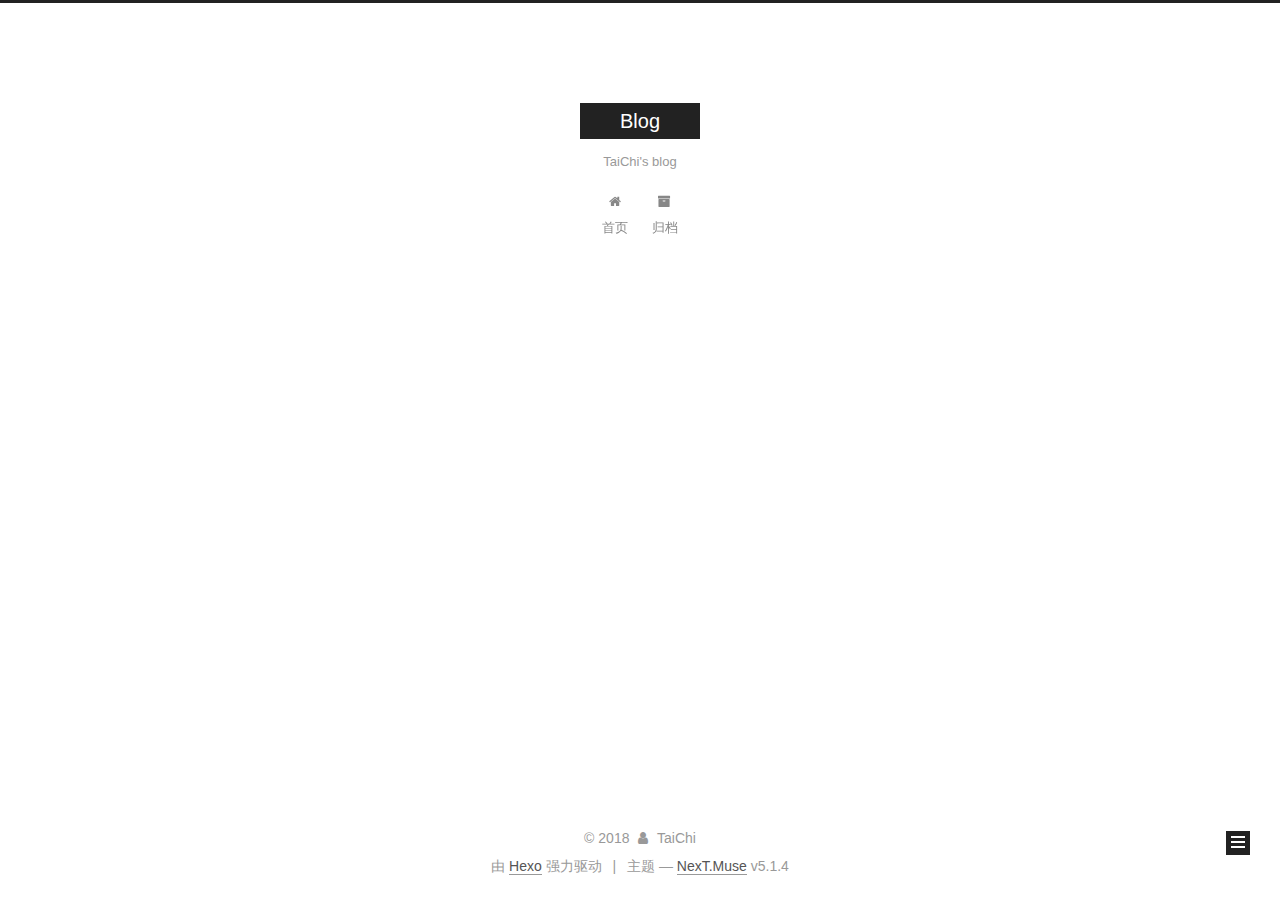
==== archives/index.html @ 83268de4 "blog update" ====
<!DOCTYPE html>



  


<html class="theme-next muse use-motion" lang="zh-Hans">
<head>
  <meta charset="UTF-8"/>
<meta http-equiv="X-UA-Compatible" content="IE=edge" />
<meta name="viewport" content="width=device-width, initial-scale=1, maximum-scale=1"/>
<meta name="theme-color" content="#222">









<meta http-equiv="Cache-Control" content="no-transform" />
<meta http-equiv="Cache-Control" content="no-siteapp" />
















  
  
  <link href="/lib/fancybox/source/jquery.fancybox.css?v=2.1.5" rel="stylesheet" type="text/css" />







<link href="/lib/font-awesome/css/font-awesome.min.css?v=4.6.2" rel="stylesheet" type="text/css" />

<link href="/css/main.css?v=5.1.4" rel="stylesheet" type="text/css" />


  <link rel="apple-touch-icon" sizes="180x180" href="/images/apple-touch-icon-next.png?v=5.1.4">


  <link rel="icon" type="image/png" sizes="32x32" href="/images/favicon-32x32-next.png?v=5.1.4">


  <link rel="icon" type="image/png" sizes="16x16" href="/images/favicon-16x16-next.png?v=5.1.4">


  <link rel="mask-icon" href="/images/logo.svg?v=5.1.4" color="#222">





  <meta name="keywords" content="Hexo, NexT" />










<meta name="description" content="TaiChi&apos;s blog">
<meta property="og:type" content="website">
<meta property="og:title" content="Blog">
<meta property="og:url" content="http://yoursite.com/archives/index.html">
<meta property="og:site_name" content="Blog">
<meta property="og:description" content="TaiChi&apos;s blog">
<meta property="og:locale" content="zh-Hans">
<meta name="twitter:card" content="summary">
<meta name="twitter:title" content="Blog">
<meta name="twitter:description" content="TaiChi&apos;s blog">



<script type="text/javascript" id="hexo.configurations">
  var NexT = window.NexT || {};
  var CONFIG = {
    root: '/',
    scheme: 'Muse',
    version: '5.1.4',
    sidebar: {"position":"left","display":"post","offset":12,"b2t":false,"scrollpercent":false,"onmobile":false},
    fancybox: true,
    tabs: true,
    motion: {"enable":true,"async":false,"transition":{"post_block":"fadeIn","post_header":"slideDownIn","post_body":"slideDownIn","coll_header":"slideLeftIn","sidebar":"slideUpIn"}},
    duoshuo: {
      userId: '0',
      author: '博主'
    },
    algolia: {
      applicationID: '',
      apiKey: '',
      indexName: '',
      hits: {"per_page":10},
      labels: {"input_placeholder":"Search for Posts","hits_empty":"We didn't find any results for the search: ${query}","hits_stats":"${hits} results found in ${time} ms"}
    }
  };
</script>



  <link rel="canonical" href="http://yoursite.com/archives/"/>





  <title>归档 | Blog</title>
  








</head>

<body itemscope itemtype="http://schema.org/WebPage" lang="zh-Hans">

  
  
    
  

  <div class="container sidebar-position-left page-archive">
    <div class="headband"></div>

    <header id="header" class="header" itemscope itemtype="http://schema.org/WPHeader">
      <div class="header-inner"><div class="site-brand-wrapper">
  <div class="site-meta ">
    

    <div class="custom-logo-site-title">
      <a href="/"  class="brand" rel="start">
        <span class="logo-line-before"><i></i></span>
        <span class="site-title">Blog</span>
        <span class="logo-line-after"><i></i></span>
      </a>
    </div>
      
        <p class="site-subtitle">TaiChi's blog</p>
      
  </div>

  <div class="site-nav-toggle">
    <button>
      <span class="btn-bar"></span>
      <span class="btn-bar"></span>
      <span class="btn-bar"></span>
    </button>
  </div>
</div>

<nav class="site-nav">
  

  
    <ul id="menu" class="menu">
      
        
        <li class="menu-item menu-item-home">
          <a href="/" rel="section">
            
              <i class="menu-item-icon fa fa-fw fa-home"></i> <br />
            
            首页
          </a>
        </li>
      
        
        <li class="menu-item menu-item-archives">
          <a href="/archives/" rel="section">
            
              <i class="menu-item-icon fa fa-fw fa-archive"></i> <br />
            
            归档
          </a>
        </li>
      

      
    </ul>
  

  
</nav>



 </div>
    </header>

    <main id="main" class="main">
      <div class="main-inner">
        <div class="content-wrap">
          <div id="content" class="content">
            

  
  
  
  <div class="post-block archive">
    <div id="posts" class="posts-collapse">
      <span class="archive-move-on"></span>

      <span class="archive-page-counter">
        
        
        
          
        
        嗯..! 目前共计 1 篇日志。 继续努力。
      </span>

      

        
        
        

        
          
          <div class="collection-title">
            <h1 class="archive-year" id="archive-year-2018">2018</h1>
          </div>
        
        

        

  <article class="post post-type-normal" itemscope itemtype="http://schema.org/Article">
    <header class="post-header">

      <h2 class="post-title">
        
            <a class="post-title-link" href="/2018/04/20/hello-world/" itemprop="url">
              
                <span itemprop="name">Hello World</span>
              
            </a>
        
      </h2>

      <div class="post-meta">
        <time class="post-time" itemprop="dateCreated"
              datetime="2018-04-20T10:53:10+00:00"
              content="2018-04-20" >
          04-20
        </time>
      </div>

    </header>
  </article>



      

    </div>
  </div>
  
  
  

  



          </div>
          


          

        </div>
        
          
  
  <div class="sidebar-toggle">
    <div class="sidebar-toggle-line-wrap">
      <span class="sidebar-toggle-line sidebar-toggle-line-first"></span>
      <span class="sidebar-toggle-line sidebar-toggle-line-middle"></span>
      <span class="sidebar-toggle-line sidebar-toggle-line-last"></span>
    </div>
  </div>

  <aside id="sidebar" class="sidebar">
    
    <div class="sidebar-inner">

      

      

      <section class="site-overview-wrap sidebar-panel sidebar-panel-active">
        <div class="site-overview">
          <div class="site-author motion-element" itemprop="author" itemscope itemtype="http://schema.org/Person">
            
              <p class="site-author-name" itemprop="name">TaiChi</p>
              <p class="site-description motion-element" itemprop="description">TaiChi's blog</p>
          </div>

          <nav class="site-state motion-element">

            
              <div class="site-state-item site-state-posts">
              
                <a href="/archives/">
              
                  <span class="site-state-item-count">1</span>
                  <span class="site-state-item-name">日志</span>
                </a>
              </div>
            

            

            

          </nav>

          

          

          
          

          
          

          

        </div>
      </section>

      

      

    </div>
  </aside>


        
      </div>
    </main>

    <footer id="footer" class="footer">
      <div class="footer-inner">
        <div class="copyright">&copy; <span itemprop="copyrightYear">2018</span>
  <span class="with-love">
    <i class="fa fa-user"></i>
  </span>
  <span class="author" itemprop="copyrightHolder">TaiChi</span>

  
</div>


  <div class="powered-by">由 <a class="theme-link" target="_blank" href="https://hexo.io">Hexo</a> 强力驱动</div>



  <span class="post-meta-divider">|</span>



  <div class="theme-info">主题 &mdash; <a class="theme-link" target="_blank" href="https://github.com/iissnan/hexo-theme-next">NexT.Muse</a> v5.1.4</div>




        







        
      </div>
    </footer>

    
      <div class="back-to-top">
        <i class="fa fa-arrow-up"></i>
        
      </div>
    

    

  </div>

  

<script type="text/javascript">
  if (Object.prototype.toString.call(window.Promise) !== '[object Function]') {
    window.Promise = null;
  }
</script>









  












  
  
    <script type="text/javascript" src="/lib/jquery/index.js?v=2.1.3"></script>
  

  
  
    <script type="text/javascript" src="/lib/fastclick/lib/fastclick.min.js?v=1.0.6"></script>
  

  
  
    <script type="text/javascript" src="/lib/jquery_lazyload/jquery.lazyload.js?v=1.9.7"></script>
  

  
  
    <script type="text/javascript" src="/lib/velocity/velocity.min.js?v=1.2.1"></script>
  

  
  
    <script type="text/javascript" src="/lib/velocity/velocity.ui.min.js?v=1.2.1"></script>
  

  
  
    <script type="text/javascript" src="/lib/fancybox/source/jquery.fancybox.pack.js?v=2.1.5"></script>
  


  


  <script type="text/javascript" src="/js/src/utils.js?v=5.1.4"></script>

  <script type="text/javascript" src="/js/src/motion.js?v=5.1.4"></script>



  
  

  

  


  <script type="text/javascript" src="/js/src/bootstrap.js?v=5.1.4"></script>



  


  




	





  





  












  





  

  

  

  
  

  

  

  

</body>
</html>
---- css/main.css ----
/* normalize.css v3.0.2 | MIT License | git.io/normalize */
html {
  font-family: sans-serif; /* 1 */
  -ms-text-size-adjust: 100%; /* 2 */
  -webkit-text-size-adjust: 100%; /* 2 */
}
body {
  margin: 0;
}
article,
aside,
details,
figcaption,
figure,
footer,
header,
hgroup,
main,
menu,
nav,
section,
summary {
  display: block;
}
audio,
canvas,
progress,
video {
  display: inline-block; /* 1 */
  vertical-align: baseline; /* 2 */
}
audio:not([controls]) {
  display: none;
  height: 0;
}
[hidden],
template {
  display: none;
}
a {
  background-color: transparent;
}
a:active,
a:hover {
  outline: 0;
}
abbr[title] {
  border-bottom: 1px dotted;
}
b,
strong {
  font-weight: bold;
}
dfn {
  font-style: italic;
}
h1 {
  font-size: 2em;
  margin: 0.67em 0;
}
mark {
  background: #ff0;
  color: #000;
}
small {
  font-size: 80%;
}
sub,
sup {
  font-size: 75%;
  line-height: 0;
  position: relative;
  vertical-align: baseline;
}
sup {
  top: -0.5em;
}
sub {
  bottom: -0.25em;
}
img {
  border: 0;
}
svg:not(:root) {
  overflow: hidden;
}
figure {
  margin: 1em 40px;
}
hr {
  -moz-box-sizing: content-box;
  box-sizing: content-box;
  height: 0;
}
pre {
  overflow: auto;
}
code,
kbd,
pre,
samp {
  font-family: monospace, monospace;
  font-size: 1em;
}
button,
input,
optgroup,
select,
textarea {
  color: inherit; /* 1 */
  font: inherit; /* 2 */
  margin: 0; /* 3 */
}
button {
  overflow: visible;
}
button,
select {
  text-transform: none;
}
button,
html input[type="button"],
input[type="reset"],
input[type="submit"] {
  -webkit-appearance: button; /* 2 */
  cursor: pointer; /* 3 */
}
button[disabled],
html input[disabled] {
  cursor: default;
}
button::-moz-focus-inner,
input::-moz-focus-inner {
  border: 0;
  padding: 0;
}
input {
  line-height: normal;
}
input[type="checkbox"],
input[type="radio"] {
  box-sizing: border-box; /* 1 */
  padding: 0; /* 2 */
}
input[type="number"]::-webkit-inner-spin-button,
input[type="number"]::-webkit-outer-spin-button {
  height: auto;
}
input[type="search"] {
  -webkit-appearance: textfield; /* 1 */
  -moz-box-sizing: content-box;
  -webkit-box-sizing: content-box; /* 2 */
  box-sizing: content-box;
}
input[type="search"]::-webkit-search-cancel-button,
input[type="search"]::-webkit-search-decoration {
  -webkit-appearance: none;
}
fieldset {
  border: 1px solid #c0c0c0;
  margin: 0 2px;
  padding: 0.35em 0.625em 0.75em;
}
legend {
  border: 0; /* 1 */
  padding: 0; /* 2 */
}
textarea {
  overflow: auto;
}
optgroup {
  font-weight: bold;
}
table {
  border-collapse: collapse;
  border-spacing: 0;
}
td,
th {
  padding: 0;
}
::selection {
  background: #262a30;
  color: #fff;
}
body {
  position: relative;
  font-family: 'Lato', "PingFang SC", "Microsoft YaHei", sans-serif;
  font-size: 14px;
  line-height: 2;
  color: #555;
  background: #fff;
}
@media (max-width: 767px) {
  body {
    padding-right: 0 !important;
  }
}
@media (min-width: 768px) and (max-width: 991px) {
  body {
    padding-right: 0 !important;
  }
}
@media (min-width: 1600px) {
  body {
    font-size: 16px;
  }
}
h1,
h2,
h3,
h4,
h5,
h6 {
  margin: 0;
  padding: 0;
  font-weight: bold;
  line-height: 1.5;
  font-family: 'Lato', "PingFang SC", "Microsoft YaHei", sans-serif;
}
h2,
h3,
h4,
h5,
h6 {
  margin: 20px 0 15px;
}
h1 {
  font-size: 22px;
}
@media (max-width: 767px) {
  h1 {
    font-size: 18px;
  }
}
h2 {
  font-size: 20px;
}
@media (max-width: 767px) {
  h2 {
    font-size: 16px;
  }
}
h3 {
  font-size: 18px;
}
@media (max-width: 767px) {
  h3 {
    font-size: 14px;
  }
}
h4 {
  font-size: 16px;
}
@media (max-width: 767px) {
  h4 {
    font-size: 12px;
  }
}
h5 {
  font-size: 14px;
}
@media (max-width: 767px) {
  h5 {
    font-size: 10px;
  }
}
h6 {
  font-size: 12px;
}
@media (max-width: 767px) {
  h6 {
    font-size: 8px;
  }
}
p {
  margin: 0 0 20px 0;
}
a {
  color: #555;
  text-decoration: none;
  outline: none;
  border-bottom: 1px solid #999;
  word-wrap: break-word;
}
a:hover {
  color: #222;
  border-bottom-color: #222;
}
blockquote {
  margin: 0;
  padding: 0;
}
img {
  display: block;
  margin: auto;
  max-width: 100%;
  height: auto;
}
hr {
  margin: 40px 0;
  height: 3px;
  border: none;
  background-color: #ddd;
  background-image: repeating-linear-gradient(-45deg, #fff, #fff 4px, transparent 4px, transparent 8px);
}
blockquote {
  padding: 0 15px;
  color: #666;
  border-left: 4px solid #ddd;
}
blockquote cite::before {
  content: "-";
  padding: 0 5px;
}
dt {
  font-weight: 700;
}
dd {
  margin: 0;
  padding: 0;
}
kbd {
  border: 1px solid #ccc;
  border-radius: 0.2em;
  box-shadow: 0.1em 0.1em 0.2em rgba(0,0,0,0.1);
  background-color: #f9f9f9;
  font-family: inherit;
  background-image: -webkit-linear-gradient(top, #eee, #fff, #eee);
  padding: 0.1em 0.3em;
  white-space: nowrap;
}
.text-left {
  text-align: left;
}
.text-center {
  text-align: center;
}
.text-right {
  text-align: right;
}
.text-justify {
  text-align: justify;
}
.text-nowrap {
  white-space: nowrap;
}
.text-lowercase {
  text-transform: lowercase;
}
.text-uppercase {
  text-transform: uppercase;
}
.text-capitalize {
  text-transform: capitalize;
}
.center-block {
  display: block;
  margin-left: auto;
  margin-right: auto;
}
.clearfix:before,
.clearfix:after {
  content: " ";
  display: table;
}
.clearfix:after {
  clear: both;
}
.pullquote {
  width: 45%;
}
.pullquote.left {
  float: left;
  margin-left: 5px;
  margin-right: 10px;
}
.pullquote.right {
  float: right;
  margin-left: 10px;
  margin-right: 5px;
}
.affix.affix.affix {
  position: fixed;
}
.translation {
  margin-top: -20px;
  font-size: 14px;
  color: #999;
}
.scrollbar-measure {
  width: 100px;
  height: 100px;
  overflow: scroll;
  position: absolute;
  top: -9999px;
}
.use-motion .motion-element {
  opacity: 0;
}
table {
  margin: 20px 0;
  width: 100%;
  border-collapse: collapse;
  border-spacing: 0;
  border: 1px solid #ddd;
  font-size: 14px;
  table-layout: fixed;
  word-wrap: break-all;
}
table>tbody>tr:nth-of-type(odd) {
  background-color: #f9f9f9;
}
table>tbody>tr:hover {
  background-color: #f5f5f5;
}
caption,
th,
td {
  padding: 8px;
  text-align: left;
  vertical-align: middle;
  font-weight: normal;
}
th,
td {
  border-bottom: 3px solid #ddd;
  border-right: 1px solid #eee;
}
th {
  padding-bottom: 10px;
  font-weight: 700;
}
td {
  border-bottom-width: 1px;
}
html,
body {
  height: 100%;
}
.container {
  position: relative;
  min-height: 100%;
}
.header-inner {
  margin: 0 auto;
  padding: 100px 0 70px;
  width: 700px;
}
@media (min-width: 1600px) {
  .container .header-inner {
    width: 900px;
  }
}
.main {
  padding-bottom: 150px;
}
.main-inner {
  margin: 0 auto;
  width: 700px;
}
@media (min-width: 1600px) {
  .container .main-inner {
    width: 900px;
  }
}
.footer {
  position: absolute;
  left: 0;
  bottom: 0;
  width: 100%;
  min-height: 50px;
}
.footer-inner {
  box-sizing: border-box;
  margin: 20px auto;
  width: 700px;
}
@media (min-width: 1600px) {
  .container .footer-inner {
    width: 900px;
  }
}
pre,
.highlight {
  overflow: auto;
  margin: 20px 0;
  padding: 0;
  font-size: 13px;
  color: #4d4d4c;
  background: #f7f7f7;
  line-height: 1.6;
}
pre,
code {
  font-family: consolas, Menlo, "PingFang SC", "Microsoft YaHei", monospace;
}
code {
  padding: 2px 4px;
  word-wrap: break-word;
  color: #555;
  background: #eee;
  border-radius: 3px;
  font-size: 13px;
}
pre {
  padding: 10px;
}
pre code {
  padding: 0;
  color: #4d4d4c;
  background: none;
  text-shadow: none;
}
.highlight {
  border-radius: 1px;
}
.highlight pre {
  border: none;
  margin: 0;
  padding: 10px 0;
}
.highlight table {
  margin: 0;
  width: auto;
  border: none;
}
.highlight td {
  border: none;
  padding: 0;
}
.highlight figcaption {
  font-size: 1em;
  color: #4d4d4c;
  line-height: 1em;
  margin-bottom: 1em;
}
.highlight figcaption:before,
.highlight figcaption:after {
  content: " ";
  display: table;
}
.highlight figcaption:after {
  clear: both;
}
.highlight figcaption a {
  float: right;
  color: #4d4d4c;
}
.highlight figcaption a:hover {
  border-bottom-color: #4d4d4c;
}
.highlight .gutter pre {
  padding-left: 10px;
  padding-right: 10px;
  color: #869194;
  text-align: right;
  background-color: #eff2f3;
}
.highlight .code pre {
  width: 100%;
  padding-left: 10px;
  padding-right: 10px;
  background-color: #f7f7f7;
}
.highlight .line {
  height: 20px;
}
.gutter {
  -webkit-user-select: none;
  -moz-user-select: none;
  -ms-user-select: none;
  user-select: none;
}
.gist table {
  width: auto;
}
.gist table td {
  border: none;
}
pre .deletion {
  background: #fdd;
}
pre .addition {
  background: #dfd;
}
pre .meta {
  color: #8959a8;
}
pre .comment {
  color: #8e908c;
}
pre .variable,
pre .attribute,
pre .tag,
pre .regexp,
pre .ruby .constant,
pre .xml .tag .title,
pre .xml .pi,
pre .xml .doctype,
pre .html .doctype,
pre .css .id,
pre .css .class,
pre .css .pseudo {
  color: #c82829;
}
pre .number,
pre .preprocessor,
pre .built_in,
pre .literal,
pre .params,
pre .constant,
pre .command {
  color: #f5871f;
}
pre .ruby .class .title,
pre .css .rules .attribute,
pre .string,
pre .value,
pre .inheritance,
pre .header,
pre .ruby .symbol,
pre .xml .cdata,
pre .special,
pre .number,
pre .formula {
  color: #718c00;
}
pre .title,
pre .css .hexcolor {
  color: #3e999f;
}
pre .function,
pre .python .decorator,
pre .python .title,
pre .ruby .function .title,
pre .ruby .title .keyword,
pre .perl .sub,
pre .javascript .title,
pre .coffeescript .title {
  color: #4271ae;
}
pre .keyword,
pre .javascript .function {
  color: #8959a8;
}
.full-image.full-image.full-image.full-image {
  border: none;
  max-width: 100%;
  width: auto;
  margin: 20px auto 25px;
}
@media (min-width: 992px) {
  .full-image.full-image.full-image.full-image {
    max-width: none;
    width: 110%;
    margin: 25px -5%;
  }
}
.blockquote-center,
.page-home .post-type-quote blockquote,
.page-post-detail .post-type-quote blockquote {
  position: relative;
  margin: 40px 0;
  padding: 0;
  border-left: none;
  text-align: center;
}
.blockquote-center::before,
.page-home .post-type-quote blockquote::before,
.page-post-detail .post-type-quote blockquote::before,
.blockquote-center::after,
.page-home .post-type-quote blockquote::after,
.page-post-detail .post-type-quote blockquote::after {
  position: absolute;
  content: ' ';
  display: block;
  width: 100%;
  height: 24px;
  opacity: 0.2;
  background-repeat: no-repeat;
  background-position: 0 -6px;
  background-size: 22px 22px;
}
.blockquote-center::before,
.page-home .post-type-quote blockquote::before,
.page-post-detail .post-type-quote blockquote::before {
  top: -20px;
  background-image: url("../images/quote-l.svg");
  border-top: 1px solid #ccc;
}
.blockquote-center::after,
.page-home .post-type-quote blockquote::after,
.page-post-detail .post-type-quote blockquote::after {
  bottom: -20px;
  background-image: url("../images/quote-r.svg");
  border-bottom: 1px solid #ccc;
  background-position: 100% 8px;
}
.blockquote-center p,
.page-home .post-type-quote blockquote p,
.page-post-detail .post-type-quote blockquote p,
.blockquote-center div,
.page-home .post-type-quote blockquote div,
.page-post-detail .post-type-quote blockquote div {
  text-align: center;
}
.post .post-body .group-picture img {
  box-sizing: border-box;
  padding: 0 3px;
  border: none;
}
.post .group-picture-row {
  overflow: hidden;
  margin-top: 6px;
}
.post .group-picture-row:first-child {
  margin-top: 0;
}
.post .group-picture-column {
  float: left;
}
.page-post-detail .post-body .group-picture-column {
  float: none;
  margin-top: 10px;
  width: auto !important;
}
.page-post-detail .post-body .group-picture-column img {
  margin: 0 auto;
}
.page-archive .group-picture-container {
  overflow: hidden;
}
.page-archive .group-picture-row {
  float: left;
}
.page-archive .group-picture-row:first-child {
  margin-top: 6px;
}
.page-archive .group-picture-column {
  max-width: 150px;
  max-height: 150px;
}
.post-body .note {
  position: relative;
  padding: 15px;
  margin-bottom: 20px;
  border: 1px solid #eee;
  border-left-width: 5px;
  border-radius: 3px;
}
.post-body .note h2,
.post-body .note h3,
.post-body .note h4,
.post-body .note h5,
.post-body .note h6 {
  margin-top: 0;
  margin-bottom: 0;
  border-bottom: initial;
  padding-top: 0 !important;
}
.post-body .note p:first-child,
.post-body .note ul:first-child,
.post-body .note ol:first-child,
.post-body .note table:first-child,
.post-body .note pre:first-child,
.post-body .note blockquote:first-child {
  margin-top: 0;
}
.post-body .note p:last-child,
.post-body .note ul:last-child,
.post-body .note ol:last-child,
.post-body .note table:last-child,
.post-body .note pre:last-child,
.post-body .note blockquote:last-child {
  margin-bottom: 0;
}
.post-body .note.default {
  border-left-color: #777;
}
.post-body .note.default h2,
.post-body .note.default h3,
.post-body .note.default h4,
.post-body .note.default h5,
.post-body .note.default h6 {
  color: #777;
}
.post-body .note.primary {
  border-left-color: #6f42c1;
}
.post-body .note.primary h2,
.post-body .note.primary h3,
.post-body .note.primary h4,
.post-body .note.primary h5,
.post-body .note.primary h6 {
  color: #6f42c1;
}
.post-body .note.info {
  border-left-color: #428bca;
}
.post-body .note.info h2,
.post-body .note.info h3,
.post-body .note.info h4,
.post-body .note.info h5,
.post-body .note.info h6 {
  color: #428bca;
}
.post-body .note.success {
  border-left-color: #5cb85c;
}
.post-body .note.success h2,
.post-body .note.success h3,
.post-body .note.success h4,
.post-body .note.success h5,
.post-body .note.success h6 {
  color: #5cb85c;
}
.post-body .note.warning {
  border-left-color: #f0ad4e;
}
.post-body .note.warning h2,
.post-body .note.warning h3,
.post-body .note.warning h4,
.post-body .note.warning h5,
.post-body .note.warning h6 {
  color: #f0ad4e;
}
.post-body .note.danger {
  border-left-color: #d9534f;
}
.post-body .note.danger h2,
.post-body .note.danger h3,
.post-body .note.danger h4,
.post-body .note.danger h5,
.post-body .note.danger h6 {
  color: #d9534f;
}
.post-body .label {
  display: inline;
  padding: 0 2px;
  white-space: nowrap;
}
.post-body .label.default {
  background-color: #f0f0f0;
}
.post-body .label.primary {
  background-color: #efe6f7;
}
.post-body .label.info {
  background-color: #e5f2f8;
}
.post-body .label.success {
  background-color: #e7f4e9;
}
.post-body .label.warning {
  background-color: #fcf6e1;
}
.post-body .label.danger {
  background-color: #fae8eb;
}
.post-body .tabs {
  position: relative;
  display: block;
  margin-bottom: 20px;
  padding-top: 10px;
}
.post-body .tabs ul.nav-tabs {
  margin: 0;
  padding: 0;
  display: flex;
  margin-bottom: -1px;
}
@media (max-width: 413px) {
  .post-body .tabs ul.nav-tabs {
    display: block;
    margin-bottom: 5px;
  }
}
.post-body .tabs ul.nav-tabs li.tab {
  list-style-type: none !important;
  margin: 0 0.25em 0 0;
  border-top: 3px solid transparent;
  border-left: 1px solid transparent;
  border-right: 1px solid transparent;
}
@media (max-width: 413px) {
  .post-body .tabs ul.nav-tabs li.tab {
    margin: initial;
    border-top: 1px solid transparent;
    border-left: 3px solid transparent;
    border-right: 1px solid transparent;
    border-bottom: 1px solid transparent;
  }
}
.post-body .tabs ul.nav-tabs li.tab a {
  outline: 0;
  border-bottom: initial;
  display: block;
  line-height: 1.8em;
  padding: 0.25em 0.75em;
  transition-duration: 0.2s;
  transition-timing-function: ease-out;
  transition-delay: 0s;
}
.post-body .tabs ul.nav-tabs li.tab a i {
  width: 1.285714285714286em;
}
.post-body .tabs ul.nav-tabs li.tab.active {
  border-top: 3px solid #fc6423;
  border-left: 1px solid #ddd;
  border-right: 1px solid #ddd;
  background-color: #fff;
}
@media (max-width: 413px) {
  .post-body .tabs ul.nav-tabs li.tab.active {
    border-top: 1px solid #ddd;
    border-left: 3px solid #fc6423;
    border-right: 1px solid #ddd;
    border-bottom: 1px solid #ddd;
  }
}
.post-body .tabs ul.nav-tabs li.tab.active a {
  cursor: default;
  color: #555;
}
.post-body .tabs .tab-content {
  background-color: #fff;
}
.post-body .tabs .tab-content .tab-pane {
  border: 1px solid #ddd;
  padding: 20px 20px 0 20px;
}
.post-body .tabs .tab-content .tab-pane:not(.active) {
  display: none !important;
}
.post-body .tabs .tab-content .tab-pane.active {
  display: block !important;
}
.btn {
  display: inline-block;
  padding: 0 20px;
  font-size: 14px;
  color: #fff;
  background: #222;
  border: 2px solid #222;
  text-decoration: none;
  border-radius: 0;
  transition-property: background-color;
  transition-duration: 0.2s;
  transition-timing-function: ease-in-out;
  transition-delay: 0s;
  line-height: 2;
}
.btn:hover {
  border-color: #222;
  color: #222;
  background: #fff;
}
.btn +.btn {
  margin: 0 0 8px 8px;
}
.btn .fa-fw {
  width: 1.285714285714286em;
  text-align: left;
}
.btn-bar {
  display: block;
  width: 22px;
  height: 2px;
  background: #555;
  border-radius: 1px;
}
.btn-bar+.btn-bar {
  margin-top: 4px;
}
.pagination {
  margin: 120px 0 40px;
  text-align: center;
  border-top: 1px solid #eee;
}
.page-number-basic,
.pagination .prev,
.pagination .next,
.pagination .page-number,
.pagination .space {
  display: inline-block;
  position: relative;
  top: -1px;
  margin: 0 10px;
  padding: 0 11px;
}
@media (max-width: 767px) {
  .page-number-basic,
  .pagination .prev,
  .pagination .next,
  .pagination .page-number,
  .pagination .space {
    margin: 0 5px;
  }
}
.pagination .prev,
.pagination .next,
.pagination .page-number {
  border-bottom: 0;
  border-top: 1px solid #eee;
  transition-property: border-color;
  transition-duration: 0.2s;
  transition-timing-function: ease-in-out;
  transition-delay: 0s;
}
.pagination .prev:hover,
.pagination .next:hover,
.pagination .page-number:hover {
  border-top-color: #222;
}
.pagination .space {
  padding: 0;
  margin: 0;
}
.pagination .prev {
  margin-left: 0;
}
.pagination .next {
  margin-right: 0;
}
.pagination .page-number.current {
  color: #fff;
  background: #ccc;
  border-top-color: #ccc;
}
@media (max-width: 767px) {
  .pagination {
    border-top: none;
  }
  .pagination .prev,
  .pagination .next,
  .pagination .page-number {
    margin-bottom: 10px;
    border-top: 0;
    border-bottom: 1px solid #eee;
    padding: 0 10px;
  }
  .pagination .prev:hover,
  .pagination .next:hover,
  .pagination .page-number:hover {
    border-bottom-color: #222;
  }
}
.comments {
  margin: 60px 20px 0;
}
.tag-cloud {
  text-align: center;
}
.tag-cloud a {
  display: inline-block;
  margin: 10px;
}
.back-to-top {
  box-sizing: border-box;
  position: fixed;
  bottom: -100px;
  right: 30px;
  z-index: 1050;
  padding: 0 6px;
  width: 24px;
  background: #222;
  font-size: 12px;
  opacity: 1;
  color: #fff;
  cursor: pointer;
  text-align: center;
  -webkit-transform: translateZ(0);
  transition-property: bottom;
  transition-duration: 0.2s;
  transition-timing-function: ease-in-out;
  transition-delay: 0s;
}
@media (min-width: 768px) and (max-width: 991px) {
  .back-to-top {
    display: none !important;
  }
}
@media (max-width: 767px) {
  .back-to-top {
    display: none !important;
  }
}
.back-to-top.back-to-top-on {
  bottom: 19px;
}
.header {
  background: transparent;
}
.header-inner {
  position: relative;
}
.headband {
  height: 3px;
  background: #222;
}
.site-meta {
  margin: 0;
  text-align: center;
}
@media (max-width: 767px) {
  .site-meta {
    text-align: center;
  }
}
.brand {
  position: relative;
  display: inline-block;
  padding: 0 40px;
  color: #fff;
  background: #222;
  border-bottom: none;
}
.brand:hover {
  color: #fff;
}
.logo {
  display: inline-block;
  margin-right: 5px;
  line-height: 36px;
  vertical-align: top;
}
.site-title {
  display: inline-block;
  vertical-align: top;
  line-height: 36px;
  font-size: 20px;
  font-weight: normal;
  font-family: 'Lato', "PingFang SC", "Microsoft YaHei", sans-serif;
}
.site-subtitle {
  margin-top: 10px;
  font-size: 13px;
  color: #999;
}
.use-motion .brand {
  opacity: 0;
}
.use-motion .logo,
.use-motion .site-title,
.use-motion .site-subtitle {
  opacity: 0;
  position: relative;
  top: -10px;
}
.site-nav-toggle {
  display: none;
  position: absolute;
  top: 10px;
  left: 10px;
}
@media (max-width: 767px) {
  .site-nav-toggle {
    display: block;
  }
}
.site-nav-toggle button {
  margin-top: 2px;
  padding: 9px 10px;
  background: transparent;
  border: none;
}
@media (max-width: 767px) {
  .site-nav {
    display: none;
    margin: 0 -10px;
    padding: 0 10px;
    clear: both;
    border-top: 1px solid #ddd;
  }
}
@media (min-width: 768px) and (max-width: 991px) {
  .site-nav {
    display: block !important;
  }
}
@media (min-width: 992px) {
  .site-nav {
    display: block !important;
  }
}
.menu {
  margin-top: 20px;
  padding-left: 0;
  text-align: center;
}
.menu .menu-item {
  display: inline-block;
  margin: 0 10px;
  list-style: none;
}
@media screen and (max-width: 767px) {
  .menu .menu-item {
    margin-top: 10px;
  }
}
.menu .menu-item a {
  display: block;
  font-size: 13px;
  line-height: inherit;
  border-bottom: 1px solid transparent;
  transition-property: border-color;
  transition-duration: 0.2s;
  transition-timing-function: ease-in-out;
  transition-delay: 0s;
}
.menu .menu-item a:hover {
  border-bottom-color: #222;
}
.menu .menu-item .fa {
  margin-right: 5px;
}
.use-motion .menu-item {
  opacity: 0;
}
.post-body {
  font-family: 'Lato', "PingFang SC", "Microsoft YaHei", sans-serif;
}
@media (max-width: 767px) {
  .post-body {
    word-break: break-word;
  }
}
.post-body .fancybox img {
  display: block !important;
  margin: 0 auto;
  cursor: pointer;
  cursor: zoom-in;
  cursor: -webkit-zoom-in;
}
.post-body .image-caption,
.post-body .figure .caption {
  margin: -20px auto 15px;
  text-align: center;
  font-size: 14px;
  color: #999;
  font-weight: bold;
  line-height: 1;
}
.post-sticky-flag {
  display: inline-block;
  font-size: 16px;
  -ms-transform: rotate(30deg);
  -webkit-transform: rotate(30deg);
  -moz-transform: rotate(30deg);
  -ms-transform: rotate(30deg);
  -o-transform: rotate(30deg);
  transform: rotate(30deg);
}
.use-motion .post-block,
.use-motion .pagination,
.use-motion .comments {
  opacity: 0;
}
.use-motion .post-header {
  opacity: 0;
}
.use-motion .post-body {
  opacity: 0;
}
.use-motion .collection-title {
  opacity: 0;
}
.posts-expand {
  padding-top: 40px;
}
@media (max-width: 767px) {
  .posts-expand {
    margin: 0 20px;
  }
  .post-body pre .gutter pre {
    padding-right: 10px;
  }
  .post-body .highlight {
    margin-left: 0px;
    margin-right: 0px;
    padding: 0;
  }
  .post-body .highlight .gutter pre {
    padding-right: 10px;
  }
}
@media (min-width: 992px) {
  .posts-expand .post-body {
    text-align: justify;
  }
}
.posts-expand .post-body h2,
.posts-expand .post-body h3,
.posts-expand .post-body h4,
.posts-expand .post-body h5,
.posts-expand .post-body h6 {
  padding-top: 10px;
}
.posts-expand .post-body h2 .header-anchor,
.posts-expand .post-body h3 .header-anchor,
.posts-expand .post-body h4 .header-anchor,
.posts-expand .post-body h5 .header-anchor,
.posts-expand .post-body h6 .header-anchor {
  float: right;
  margin-left: 10px;
  color: #ccc;
  border-bottom-style: none;
  visibility: hidden;
}
.posts-expand .post-body h2 .header-anchor:hover,
.posts-expand .post-body h3 .header-anchor:hover,
.posts-expand .post-body h4 .header-anchor:hover,
.posts-expand .post-body h5 .header-anchor:hover,
.posts-expand .post-body h6 .header-anchor:hover {
  color: inherit;
}
.posts-expand .post-body h2:hover .header-anchor,
.posts-expand .post-body h3:hover .header-anchor,
.posts-expand .post-body h4:hover .header-anchor,
.posts-expand .post-body h5:hover .header-anchor,
.posts-expand .post-body h6:hover .header-anchor {
  visibility: visible;
}
.posts-expand .post-body ul li {
  list-style: circle;
}
.posts-expand .post-body img {
  box-sizing: border-box;
  margin: auto;
  padding: 3px;
  border: 1px solid #ddd;
}
.posts-expand .post-body .fancybox img {
  margin: 0 auto 25px;
}
@media (max-width: 767px) {
  .posts-collapse {
    margin: 0 20px;
  }
  .posts-collapse .post-title,
  .posts-collapse .post-meta {
    display: block;
    width: auto;
    text-align: left;
  }
}
.posts-collapse {
  position: relative;
  z-index: 1010;
  margin-left: 55px;
}
.posts-collapse::after {
  content: " ";
  position: absolute;
  top: 20px;
  left: 0;
  margin-left: -2px;
  width: 4px;
  height: 100%;
  background: #f5f5f5;
  z-index: -1;
}
@media (max-width: 767px) {
  .posts-collapse {
    margin: 0 20px;
  }
}
.posts-collapse .collection-title {
  position: relative;
  margin: 60px 0;
}
.posts-collapse .collection-title h1,
.posts-collapse .collection-title h2 {
  margin-left: 20px;
}
.posts-collapse .collection-title small {
  color: #bbb;
  margin-left: 5px;
}
.posts-collapse .collection-title::before {
  content: " ";
  position: absolute;
  left: 0;
  top: 50%;
  margin-left: -4px;
  margin-top: -4px;
  width: 8px;
  height: 8px;
  background: #bbb;
  border-radius: 50%;
}
.posts-collapse .post {
  margin: 30px 0;
}
.posts-collapse .post-header {
  position: relative;
  transition-duration: 0.2s;
  transition-timing-function: ease-in-out;
  transition-delay: 0s;
  transition-property: border;
  border-bottom: 1px dashed #ccc;
}
.posts-collapse .post-header::before {
  content: " ";
  position: absolute;
  left: 0;
  top: 12px;
  width: 6px;
  height: 6px;
  margin-left: -4px;
  background: #bbb;
  border-radius: 50%;
  border: 1px solid #fff;
  transition-duration: 0.2s;
  transition-timing-function: ease-in-out;
  transition-delay: 0s;
  transition-property: background;
}
.posts-collapse .post-header:hover {
  border-bottom-color: #666;
}
.posts-collapse .post-header:hover::before {
  background: #222;
}
.posts-collapse .post-meta {
  position: absolute;
  font-size: 12px;
  left: 20px;
  top: 5px;
}
.posts-collapse .post-comments-count {
  display: none;
}
.posts-collapse .post-title {
  margin-left: 60px;
  font-size: 16px;
  font-weight: normal;
  line-height: inherit;
}
.posts-collapse .post-title::after {
  margin-left: 3px;
  opacity: 0.6;
}
.posts-collapse .post-title a {
  color: #666;
  border-bottom: none;
}
.page-home .post-type-quote .post-header,
.page-post-detail .post-type-quote .post-header,
.page-home .post-type-quote .post-tags,
.page-post-detail .post-type-quote .post-tags {
  display: none;
}
.posts-expand .post-title {
  text-align: center;
  word-break: break-word;
  font-weight: 400;
}
.posts-expand .post-title-link {
  display: inline-block;
  position: relative;
  color: #555;
  border-bottom: none;
  line-height: 1.2;
  vertical-align: top;
}
.posts-expand .post-title-link::before {
  content: "";
  position: absolute;
  width: 100%;
  height: 2px;
  bottom: 0;
  left: 0;
  background-color: #000;
  visibility: hidden;
  -webkit-transform: scaleX(0);
  -moz-transform: scaleX(0);
  -ms-transform: scaleX(0);
  -o-transform: scaleX(0);
  transform: scaleX(0);
  transition-duration: 0.2s;
  transition-timing-function: ease-in-out;
  transition-delay: 0s;
}
.posts-expand .post-title-link:hover::before {
  visibility: visible;
  -webkit-transform: scaleX(1);
  -moz-transform: scaleX(1);
  -ms-transform: scaleX(1);
  -o-transform: scaleX(1);
  transform: scaleX(1);
}
.posts-expand .post-title-link .fa {
  font-size: 16px;
}
.posts-expand .post-meta {
  margin: 3px 0 60px 0;
  color: #999;
  font-family: 'Lato', "PingFang SC", "Microsoft YaHei", sans-serif;
  font-size: 12px;
  text-align: center;
}
.posts-expand .post-meta .post-category-list {
  display: inline-block;
  margin: 0;
  padding: 3px;
}
.posts-expand .post-meta .post-category-list-link {
  color: #999;
}
.posts-expand .post-meta .post-description {
  font-size: 14px;
  margin-top: 2px;
}
.post-meta-divider {
  margin: 0 0.5em;
}
.post-meta-item-icon {
  margin-right: 3px;
}
@media (min-width: 768px) and (max-width: 991px) {
  .post-meta-item-icon {
    display: inline-block;
  }
}
@media (max-width: 767px) {
  .post-meta-item-icon {
    display: inline-block;
  }
}
@media (min-width: 768px) and (max-width: 991px) {
  .post-meta-item-text {
    display: none;
  }
}
@media (max-width: 767px) {
  .post-meta-item-text {
    display: none;
  }
}
@media (max-width: 767px) {
  .posts-expand .post-comments-count {
    display: none;
  }
}
.post-button {
  margin-top: 40px;
}
.posts-expand .post-tags {
  margin-top: 40px;
  text-align: center;
}
.posts-expand .post-tags a {
  display: inline-block;
  margin-right: 10px;
  font-size: 13px;
}
.post-nav {
  display: table;
  margin-top: 15px;
  width: 100%;
  border-top: 1px solid #eee;
}
.post-nav-divider {
  display: table-cell;
  width: 10%;
}
.post-nav-item {
  display: table-cell;
  padding: 10px 0 0 0;
  width: 45%;
  vertical-align: top;
}
.post-nav-item a {
  position: relative;
  display: block;
  line-height: 25px;
  font-size: 14px;
  color: #555;
  border-bottom: none;
}
.post-nav-item a:hover {
  color: #222;
  border-bottom: none;
}
.post-nav-item a:active {
  top: 2px;
}
.post-nav-item .fa {
  position: absolute;
  top: 8px;
  left: 0;
  font-size: 12px;
}
.post-nav-next a {
  padding-left: 15px;
}
.post-nav-prev {
  text-align: right;
}
.post-nav-prev a {
  padding-right: 15px;
}
.post-nav-prev .fa {
  right: 0;
  left: auto;
}
.posts-expand .post-eof {
  display: block;
  margin: 80px auto 60px;
  width: 8%;
  height: 1px;
  background: #ccc;
  text-align: center;
}
.post:last-child .post-eof.post-eof.post-eof {
  display: none;
}
.post-gallery {
  display: table;
  table-layout: fixed;
  width: 100%;
  border-collapse: separate;
}
.post-gallery-row {
  display: table-row;
}
.post-gallery .post-gallery-img {
  display: table-cell;
  text-align: center;
  vertical-align: middle;
  border: none;
}
.post-gallery .post-gallery-img img {
  max-width: 100%;
  max-height: 100%;
  border: none;
}
.fancybox-close,
.fancybox-close:hover {
  border: none;
}
.rtl.post-body p,
.rtl.post-body a,
.rtl.post-body h1,
.rtl.post-body h2,
.rtl.post-body h3,
.rtl.post-body h4,
.rtl.post-body h5,
.rtl.post-body h6,
.rtl.post-body li,
.rtl.post-body ul,
.rtl.post-body ol {
  direction: rtl;
  font-family: UKIJ Ekran;
}
.rtl.post-title {
  font-family: UKIJ Ekran;
}
.sidebar {
  position: fixed;
  right: 0;
  top: 0;
  bottom: 0;
  width: 0;
  z-index: 1040;
  box-shadow: inset 0 2px 6px #000;
  background: #222;
  -webkit-transform: translateZ(0);
}
.sidebar a {
  color: #999;
  border-bottom-color: #555;
}
.sidebar a:hover {
  color: #eee;
}
@media (min-width: 768px) and (max-width: 991px) {
  .sidebar {
    display: none !important;
  }
}
@media (max-width: 767px) {
  .sidebar {
    display: none !important;
  }
}
.sidebar-inner {
  position: relative;
  padding: 20px 10px;
  color: #999;
  text-align: center;
}
.site-overview-wrap {
  overflow: hidden;
}
.site-overview {
  overflow-y: auto;
  overflow-x: hidden;
}
.sidebar-toggle {
  position: fixed;
  right: 30px;
  bottom: 45px;
  width: 14px;
  height: 14px;
  padding: 5px;
  background: #222;
  line-height: 0;
  z-index: 1050;
  cursor: pointer;
  -webkit-transform: translateZ(0);
}
@media (min-width: 768px) and (max-width: 991px) {
  .sidebar-toggle {
    display: none !important;
  }
}
@media (max-width: 767px) {
  .sidebar-toggle {
    display: none !important;
  }
}
.sidebar-toggle-line {
  position: relative;
  display: inline-block;
  vertical-align: top;
  height: 2px;
  width: 100%;
  background: #fff;
  margin-top: 3px;
}
.sidebar-toggle-line:first-child {
  margin-top: 0;
}
.site-author-image {
  display: block;
  margin: 0 auto;
  padding: 2px;
  max-width: 96px;
  height: auto;
  border: 2px solid #333;
}
.site-author-name {
  margin: 5px 0 0;
  text-align: center;
  color: #f5f5f5;
  font-weight: normal;
}
.site-description {
  margin-top: 5px;
  text-align: center;
  font-size: 14px;
  color: #999;
}
.site-state {
  overflow: hidden;
  line-height: 1.4;
  white-space: nowrap;
  text-align: center;
}
.site-state-item {
  display: inline-block;
  padding: 0 15px;
  border-left: 1px solid #333;
}
.site-state-item:first-child {
  border-left: none;
}
.site-state-item a {
  border-bottom: none;
}
.site-state-item-count {
  display: block;
  text-align: center;
  color: inherit;
  font-weight: 600;
  font-size: 18px;
}
.site-state-item-name {
  font-size: 13px;
  color: inherit;
}
.feed-link {
  margin-top: 20px;
}
.feed-link a {
  display: inline-block;
  padding: 0 15px;
  color: #fc6423;
  border: 1px solid #fc6423;
  border-radius: 4px;
}
.feed-link a i {
  color: #fc6423;
  font-size: 14px;
}
.feed-link a:hover {
  color: #fff;
  background: #fc6423;
}
.feed-link a:hover i {
  color: #fff;
}
.links-of-author {
  margin-top: 20px;
}
.links-of-author a {
  display: inline-block;
  vertical-align: middle;
  margin-right: 10px;
  margin-bottom: 10px;
  border-bottom-color: #555;
  font-size: 13px;
}
.links-of-author a:before {
  display: inline-block;
  vertical-align: middle;
  margin-right: 3px;
  content: " ";
  width: 4px;
  height: 4px;
  border-radius: 50%;
  background: #949aff;
}
.links-of-blogroll {
  font-size: 13px;
}
.links-of-blogroll-title {
  margin-top: 20px;
  font-size: 14px;
  font-weight: 600;
}
.links-of-blogroll-list {
  margin: 0;
  padding: 0;
  list-style: none;
}
.links-of-blogroll-item {
  padding: 2px 10px;
}
.links-of-blogroll-item a {
  max-width: 280px;
  box-sizing: border-box;
  display: inline-block;
  overflow: hidden;
  white-space: nowrap;
  text-overflow: ellipsis;
}
.sidebar-nav {
  margin: 0 0 20px;
  padding-left: 0;
}
.sidebar-nav li {
  display: inline-block;
  cursor: pointer;
  border-bottom: 1px solid transparent;
  font-size: 14px;
  color: #555;
}
.sidebar-nav li:hover {
  color: #f5f5f5;
}
.page-post-detail .sidebar-nav-toc {
  padding: 0 5px;
}
.page-post-detail .sidebar-nav-overview {
  margin-left: 10px;
}
.sidebar-nav .sidebar-nav-active {
  color: #87daff;
  border-bottom-color: #87daff;
}
.sidebar-nav .sidebar-nav-active:hover {
  color: #87daff;
}
.sidebar-panel {
  display: none;
}
.sidebar-panel-active {
  display: block;
}
.post-toc-empty {
  font-size: 14px;
  color: #666;
}
.post-toc-wrap {
  overflow: hidden;
}
.post-toc {
  overflow: auto;
}
.post-toc ol {
  margin: 0;
  padding: 0 2px 5px 10px;
  text-align: left;
  list-style: none;
  font-size: 14px;
}
.post-toc ol > ol {
  padding-left: 0;
}
.post-toc ol a {
  transition-duration: 0.2s;
  transition-timing-function: ease-in-out;
  transition-delay: 0s;
  transition-property: all;
  color: #999;
  border-bottom-color: #555;
}
.post-toc ol a:hover {
  color: #ccc;
  border-bottom-color: #ccc;
}
.post-toc .nav-item {
  overflow: hidden;
  text-overflow: ellipsis;
  text-align: justify;
  white-space: nowrap;
  line-height: 1.8;
}
.post-toc .nav .nav-child {
  display: none;
}
.post-toc .nav .active > .nav-child {
  display: block;
}
.post-toc .nav .active-current > .nav-child {
  display: block;
}
.post-toc .nav .active-current > .nav-child > .nav-item {
  display: block;
}
.post-toc .nav .active > a {
  color: #87daff;
  border-bottom-color: #87daff;
}
.post-toc .nav .active-current > a {
  color: #87daff;
}
.post-toc .nav .active-current > a:hover {
  color: #87daff;
}
.footer {
  font-size: 14px;
  color: #999;
}
.footer img {
  border: none;
}
.footer-inner {
  text-align: center;
}
.with-love {
  display: inline-block;
  margin: 0 5px;
}
.powered-by,
.theme-info {
  display: inline-block;
}
.cc-license {
  margin-top: 10px;
  text-align: center;
}
.cc-license .cc-opacity {
  opacity: 0.7;
  border-bottom: none;
}
.cc-license .cc-opacity:hover {
  opacity: 0.9;
}
.cc-license img {
  display: inline-block;
}
.theme-next #ds-thread #ds-reset {
  color: #555;
}
.theme-next #ds-thread #ds-reset .ds-replybox {
  margin-bottom: 30px;
}
.theme-next #ds-thread #ds-reset .ds-replybox .ds-avatar,
.theme-next #ds-reset .ds-avatar img {
  box-shadow: none;
}
.theme-next #ds-thread #ds-reset .ds-textarea-wrapper {
  border-color: #c7d4e1;
  background: none;
  border-top-right-radius: 3px;
  border-top-left-radius: 3px;
}
.theme-next #ds-thread #ds-reset .ds-textarea-wrapper textarea {
  height: 60px;
}
.theme-next #ds-reset .ds-rounded-top {
  border-radius: 0;
}
.theme-next #ds-thread #ds-reset .ds-post-toolbar {
  box-sizing: border-box;
  border: 1px solid #c7d4e1;
  background: #f6f8fa;
}
.theme-next #ds-thread #ds-reset .ds-post-options {
  height: 40px;
  border: none;
  background: none;
}
.theme-next #ds-thread #ds-reset .ds-toolbar-buttons {
  top: 11px;
}
.theme-next #ds-thread #ds-reset .ds-sync {
  top: 5px;
}
.theme-next #ds-thread #ds-reset .ds-post-button {
  top: 4px;
  right: 5px;
  width: 90px;
  height: 30px;
  border: 1px solid #c5ced7;
  border-radius: 3px;
  background-image: linear-gradient(#fbfbfc, #f5f7f9);
  color: #60676d;
}
.theme-next #ds-thread #ds-reset .ds-post-button:hover {
  background-position: 0 -30px;
  color: #60676d;
}
.theme-next #ds-thread #ds-reset .ds-comments-info {
  padding: 10px 0;
}
.theme-next #ds-thread #ds-reset .ds-sort {
  display: none;
}
.theme-next #ds-thread #ds-reset li.ds-tab a.ds-current {
  border: none;
  background: #f6f8fa;
  color: #60676d;
}
.theme-next #ds-thread #ds-reset li.ds-tab a.ds-current:hover {
  background-color: #e9f0f7;
  color: #60676d;
}
.theme-next #ds-thread #ds-reset li.ds-tab a {
  border-radius: 2px;
  padding: 5px;
}
.theme-next #ds-thread #ds-reset .ds-login-buttons p {
  color: #999;
  line-height: 36px;
}
.theme-next #ds-thread #ds-reset .ds-login-buttons .ds-service-list li {
  height: 28px;
}
.theme-next #ds-thread #ds-reset .ds-service-list a {
  background: none;
  padding: 5px;
  border: 1px solid;
  border-radius: 3px;
  text-align: center;
}
.theme-next #ds-thread #ds-reset .ds-service-list a:hover {
  color: #fff;
  background: #666;
}
.theme-next #ds-thread #ds-reset .ds-service-list .ds-weibo {
  color: #fc9b00;
  border-color: #fc9b00;
}
.theme-next #ds-thread #ds-reset .ds-service-list .ds-weibo:hover {
  background: #fc9b00;
}
.theme-next #ds-thread #ds-reset .ds-service-list .ds-qq {
  color: #60a3ec;
  border-color: #60a3ec;
}
.theme-next #ds-thread #ds-reset .ds-service-list .ds-qq:hover {
  background: #60a3ec;
}
.theme-next #ds-thread #ds-reset .ds-service-list .ds-renren {
  color: #2e7ac4;
  border-color: #2e7ac4;
}
.theme-next #ds-thread #ds-reset .ds-service-list .ds-renren:hover {
  background: #2e7ac4;
}
.theme-next #ds-thread #ds-reset .ds-service-list .ds-douban {
  color: #37994c;
  border-color: #37994c;
}
.theme-next #ds-thread #ds-reset .ds-service-list .ds-douban:hover {
  background: #37994c;
}
.theme-next #ds-thread #ds-reset .ds-service-list .ds-kaixin {
  color: #fef20d;
  border-color: #fef20d;
}
.theme-next #ds-thread #ds-reset .ds-service-list .ds-kaixin:hover {
  background: #fef20d;
}
.theme-next #ds-thread #ds-reset .ds-service-list .ds-netease {
  color: #f00;
  border-color: #f00;
}
.theme-next #ds-thread #ds-reset .ds-service-list .ds-netease:hover {
  background: #f00;
}
.theme-next #ds-thread #ds-reset .ds-service-list .ds-sohu {
  color: #ffcb05;
  border-color: #ffcb05;
}
.theme-next #ds-thread #ds-reset .ds-service-list .ds-sohu:hover {
  background: #ffcb05;
}
.theme-next #ds-thread #ds-reset .ds-service-list .ds-baidu {
  color: #2831e0;
  border-color: #2831e0;
}
.theme-next #ds-thread #ds-reset .ds-service-list .ds-baidu:hover {
  background: #2831e0;
}
.theme-next #ds-thread #ds-reset .ds-service-list .ds-google {
  color: #166bec;
  border-color: #166bec;
}
.theme-next #ds-thread #ds-reset .ds-service-list .ds-google:hover {
  background: #166bec;
}
.theme-next #ds-thread #ds-reset .ds-service-list .ds-weixin {
  color: #00ce0d;
  border-color: #00ce0d;
}
.theme-next #ds-thread #ds-reset .ds-service-list .ds-weixin:hover {
  background: #00ce0d;
}
.theme-next #ds-thread #ds-reset .ds-service-list .ds-more-services {
  border: none;
}
.theme-next #ds-thread #ds-reset .ds-service-list .ds-more-services:hover {
  background: none;
}
.theme-next #ds-reset .duoshuo-ua-admin {
  display: inline-block;
  color: #f00;
}
.theme-next #ds-reset .duoshuo-ua-platform,
.theme-next #ds-reset .duoshuo-ua-browser {
  color: #ccc;
}
.theme-next #ds-reset .duoshuo-ua-platform .fa,
.theme-next #ds-reset .duoshuo-ua-browser .fa {
  display: inline-block;
  margin-right: 3px;
}
.theme-next #ds-reset .duoshuo-ua-separator {
  display: inline-block;
  margin-left: 5px;
}
.theme-next .this_ua {
  background-color: #ccc !important;
  border-radius: 4px;
  padding: 0 5px !important;
  margin: 1px 1px !important;
  border: 1px solid #bbb !important;
  color: #fff;
  display: inline-block !important;
}
.theme-next .this_ua.admin {
  background-color: #d9534f !important;
  border-color: #d9534f !important;
}
.theme-next .this_ua.platform.iOS,
.theme-next .this_ua.platform.Mac,
.theme-next .this_ua.platform.Windows {
  background-color: #39b3d7 !important;
  border-color: #46b8da !important;
}
.theme-next .this_ua.platform.Linux {
  background-color: #3a3a3a !important;
  border-color: #1f1f1f !important;
}
.theme-next .this_ua.platform.Android {
  background-color: #00c47d !important;
  border-color: #01b171 !important;
}
.theme-next .this_ua.browser.Mobile,
.theme-next .this_ua.browser.Chrome {
  background-color: #5cb85c !important;
  border-color: #4cae4c !important;
}
.theme-next .this_ua.browser.Firefox {
  background-color: #f0ad4e !important;
  border-color: #eea236 !important;
}
.theme-next .this_ua.browser.Maxthon,
.theme-next .this_ua.browser.IE {
  background-color: #428bca !important;
  border-color: #357ebd !important;
}
.theme-next .this_ua.browser.baidu,
.theme-next .this_ua.browser.UCBrowser,
.theme-next .this_ua.browser.Opera {
  background-color: #d9534f !important;
  border-color: #d43f3a !important;
}
.theme-next .this_ua.browser.Android,
.theme-next .this_ua.browser.QQBrowser {
  background-color: #78ace9 !important;
  border-color: #4cae4c !important;
}
.post-spread {
  margin-top: 20px;
  text-align: center;
}
.jiathis_style {
  display: inline-block;
}
.jiathis_style a {
  border: none;
}
.fa {
  font-family: FontAwesome !important;
}
.post-spread {
  margin-top: 20px;
  text-align: center;
}
.bdshare-slide-button-box a {
  border: none;
}
.bdsharebuttonbox {
  display: inline-block;
}
.bdsharebuttonbox a {
  border: none;
}
.local-search-pop-overlay {
  position: fixed;
  width: 100%;
  height: 100%;
  top: 0;
  left: 0;
  z-index: 2080;
  background-color: rgba(0,0,0,0.3);
}
.local-search-popup {
  display: none;
  position: fixed;
  top: 10%;
  left: 50%;
  margin-left: -350px;
  width: 700px;
  height: 80%;
  padding: 0;
  background: #fff;
  color: #333;
  z-index: 9999;
  border-radius: 5px;
}
@media (max-width: 767px) {
  .local-search-popup {
    padding: 0;
    top: 0;
    left: 0;
    margin: 0;
    width: 100%;
    height: 100%;
    border-radius: 0;
  }
}
.local-search-popup ul.search-result-list {
  padding: 0;
  margin: 0 5px;
}
.local-search-popup p.search-result {
  border-bottom: 1px dashed #ccc;
  padding: 5px 0;
}
.local-search-popup a.search-result-title {
  font-weight: bold;
  font-size: 16px;
}
.local-search-popup .search-keyword {
  border-bottom: 1px dashed #f00;
  font-weight: bold;
  color: #f00;
}
.local-search-popup .local-search-header {
  padding: 5px;
  height: 36px;
  background: #f5f5f5;
  border-top-left-radius: 5px;
  border-top-right-radius: 5px;
}
.local-search-popup #local-search-result {
  overflow: auto;
  position: relative;
  padding: 5px 25px;
  height: calc(100% - 55px);
}
.local-search-popup .local-search-input-wrapper {
  display: inline-block;
  width: calc(100% - 90px);
  height: 36px;
  line-height: 36px;
  padding: 0 5px;
}
.local-search-popup .local-search-input-wrapper input {
  padding: 8px 0;
  height: 20px;
  display: block;
  width: 100%;
  outline: none;
  border: none;
  background: transparent;
  vertical-align: middle;
}
.local-search-popup .search-icon,
.local-search-popup .popup-btn-close {
  display: inline-block;
  font-size: 18px;
  color: #999;
  height: 36px;
  width: 18px;
  padding-left: 10px;
  padding-right: 10px;
}
.local-search-popup .search-icon {
  float: left;
}
.local-search-popup .popup-btn-close {
  border-left: 1px solid #eee;
  float: right;
  cursor: pointer;
}
.local-search-popup #no-result {
  position: absolute;
  left: 50%;
  top: 50%;
  -webkit-transform: translate(-50%, -50%);
  -webkit-transform: translate(-50%, -50%);
  -moz-transform: translate(-50%, -50%);
  -ms-transform: translate(-50%, -50%);
  -o-transform: translate(-50%, -50%);
  transform: translate(-50%, -50%);
  color: #ccc;
}
.site-uv,
.site-pv,
.page-pv {
  display: inline-block;
}
.site-uv .busuanzi-value,
.site-pv .busuanzi-value,
.page-pv .busuanzi-value {
  margin: 0 5px;
}
.site-uv {
  margin-right: 10px;
}
.site-uv::after {
  content: "|";
  padding-left: 10px;
}
.page-archive .archive-page-counter {
  position: relative;
  top: 3px;
  left: 20px;
}
@media (max-width: 767px) {
  .page-archive .archive-page-counter {
    top: 5px;
  }
}
.page-archive .posts-collapse .archive-move-on {
  position: absolute;
  top: 11px;
  left: 0;
  margin-left: -6px;
  width: 10px;
  height: 10px;
  opacity: 0.5;
  background: #555;
  border: 1px solid #fff;
  border-radius: 50%;
}
.category-all-page .category-all-title {
  text-align: center;
}
.category-all-page .category-all {
  margin-top: 20px;
}
.category-all-page .category-list {
  margin: 0;
  padding: 0;
  list-style: none;
}
.category-all-page .category-list-item {
  margin: 5px 10px;
}
.category-all-page .category-list-count {
  color: #bbb;
}
.category-all-page .category-list-count:before {
  display: inline;
  content: " (";
}
.category-all-page .category-list-count:after {
  display: inline;
  content: ") ";
}
.category-all-page .category-list-child {
  padding-left: 10px;
}
#schedule ul#event-list {
  padding-left: 30px;
}
#schedule ul#event-list hr {
  margin: 20px 0 45px 0 !important;
  background: #222;
}
#schedule ul#event-list hr:after {
  display: inline-block;
  content: 'NOW';
  background: #222;
  color: #fff;
  font-weight: bold;
  text-align: right;
  padding: 0 5px;
}
#schedule ul#event-list li.event {
  margin: 20px 0px;
  background: #f9f9f9;
  padding-left: 10px;
  min-height: 40px;
}
#schedule ul#event-list li.event h2.event-summary {
  margin: 0;
  padding-bottom: 3px;
}
#schedule ul#event-list li.event h2.event-summary:before {
  display: inline-block;
  font-family: FontAwesome;
  font-size: 8px;
  content: '\f111';
  vertical-align: middle;
  margin-right: 25px;
  color: #bbb;
}
#schedule ul#event-list li.event span.event-relative-time {
  display: inline-block;
  font-size: 12px;
  font-weight: 400;
  padding-left: 12px;
  color: #bbb;
}
#schedule ul#event-list li.event span.event-details {
  display: block;
  color: #bbb;
  margin-left: 56px;
  padding-top: 3px;
  padding-bottom: 6px;
  text-indent: -24px;
  line-height: 18px;
}
#schedule ul#event-list li.event span.event-details:before {
  text-indent: 0;
  display: inline-block;
  width: 14px;
  font-family: FontAwesome;
  text-align: center;
  margin-right: 9px;
  color: #bbb;
}
#schedule ul#event-list li.event span.event-details.event-location:before {
  content: '\f041';
}
#schedule ul#event-list li.event span.event-details.event-duration:before {
  content: '\f017';
}
#schedule ul#event-list li.event-past {
  background: #fcfcfc;
}
#schedule ul#event-list li.event-past > * {
  opacity: 0.6;
}
#schedule ul#event-list li.event-past h2.event-summary {
  color: #bbb;
}
#schedule ul#event-list li.event-past h2.event-summary:before {
  color: #dfdfdf;
}
#schedule ul#event-list li.event-now {
  background: #222;
  color: #fff;
  padding: 15px 0 15px 10px;
}
#schedule ul#event-list li.event-now h2.event-summary:before {
  -webkit-transform: scale(1.2);
  -moz-transform: scale(1.2);
  -ms-transform: scale(1.2);
  -o-transform: scale(1.2);
  transform: scale(1.2);
  color: #fff;
  animation: dot-flash 1s alternate infinite ease-in-out;
}
#schedule ul#event-list li.event-now * {
  color: #fff !important;
}
@-moz-keyframes dot-flash {
  from {
    opacity: 1;
    -webkit-transform: scale(1.1);
    -moz-transform: scale(1.1);
    -ms-transform: scale(1.1);
    -o-transform: scale(1.1);
    transform: scale(1.1);
  }
  to {
    opacity: 0;
    -webkit-transform: scale(1);
    -moz-transform: scale(1);
    -ms-transform: scale(1);
    -o-transform: scale(1);
    transform: scale(1);
  }
}
@-webkit-keyframes dot-flash {
  from {
    opacity: 1;
    -webkit-transform: scale(1.1);
    -moz-transform: scale(1.1);
    -ms-transform: scale(1.1);
    -o-transform: scale(1.1);
    transform: scale(1.1);
  }
  to {
    opacity: 0;
    -webkit-transform: scale(1);
    -moz-transform: scale(1);
    -ms-transform: scale(1);
    -o-transform: scale(1);
    transform: scale(1);
  }
}
@-o-keyframes dot-flash {
  from {
    opacity: 1;
    -webkit-transform: scale(1.1);
    -moz-transform: scale(1.1);
    -ms-transform: scale(1.1);
    -o-transform: scale(1.1);
    transform: scale(1.1);
  }
  to {
    opacity: 0;
    -webkit-transform: scale(1);
    -moz-transform: scale(1);
    -ms-transform: scale(1);
    -o-transform: scale(1);
    transform: scale(1);
  }
}
@keyframes dot-flash {
  from {
    opacity: 1;
    -webkit-transform: scale(1.1);
    -moz-transform: scale(1.1);
    -ms-transform: scale(1.1);
    -o-transform: scale(1.1);
    transform: scale(1.1);
  }
  to {
    opacity: 0;
    -webkit-transform: scale(1);
    -moz-transform: scale(1);
    -ms-transform: scale(1);
    -o-transform: scale(1);
    transform: scale(1);
  }
}
.page-post-detail .sidebar-toggle-line {
  background: #87daff;
}
.page-post-detail .comments {
  overflow: hidden;
}
@media (max-width: 767px) {
  .header-inner,
  .container .main-inner,
  .footer-inner {
    width: auto;
  }
}
embed {
  display: block;
  margin: 0px auto 25px auto;
}
.custom-logo .site-meta-headline {
  text-align: center;
}
.custom-logo .brand {
  background: none;
}
.custom-logo .site-title {
  margin: 10px auto 0;
  font-size: 24px;
  color: #222;
}
.custom-logo .site-title a {
  border: none;
}
.custom-logo-image {
  margin: 0 auto;
  padding: 5px;
  max-width: 150px;
  background: #fff;
}
@media (max-width: 767px) {
  .site-nav {
    position: absolute;
    left: 0;
    top: 52px;
    margin: 0;
    width: 100%;
    padding: 0;
    background: #fff;
    border-bottom: 1px solid #ddd;
    z-index: 1030;
  }
}
@media (max-width: 767px) {
  .menu {
    text-align: left;
  }
}
@media (max-width: 767px) {
  .menu .menu-item {
    display: block;
    margin: 0 10px;
    vertical-align: top;
  }
}
@media (max-width: 767px) {
  .menu .menu-item br {
    display: none;
  }
}
@media (max-width: 767px) {
  .menu .menu-item a {
    padding: 5px 10px;
  }
}
.menu .menu-item .fa {
  margin-right: 0;
}
.site-search form {
  display: none;
}
.links-of-blogroll-inline .links-of-blogroll-item {
  display: inline-block;
}
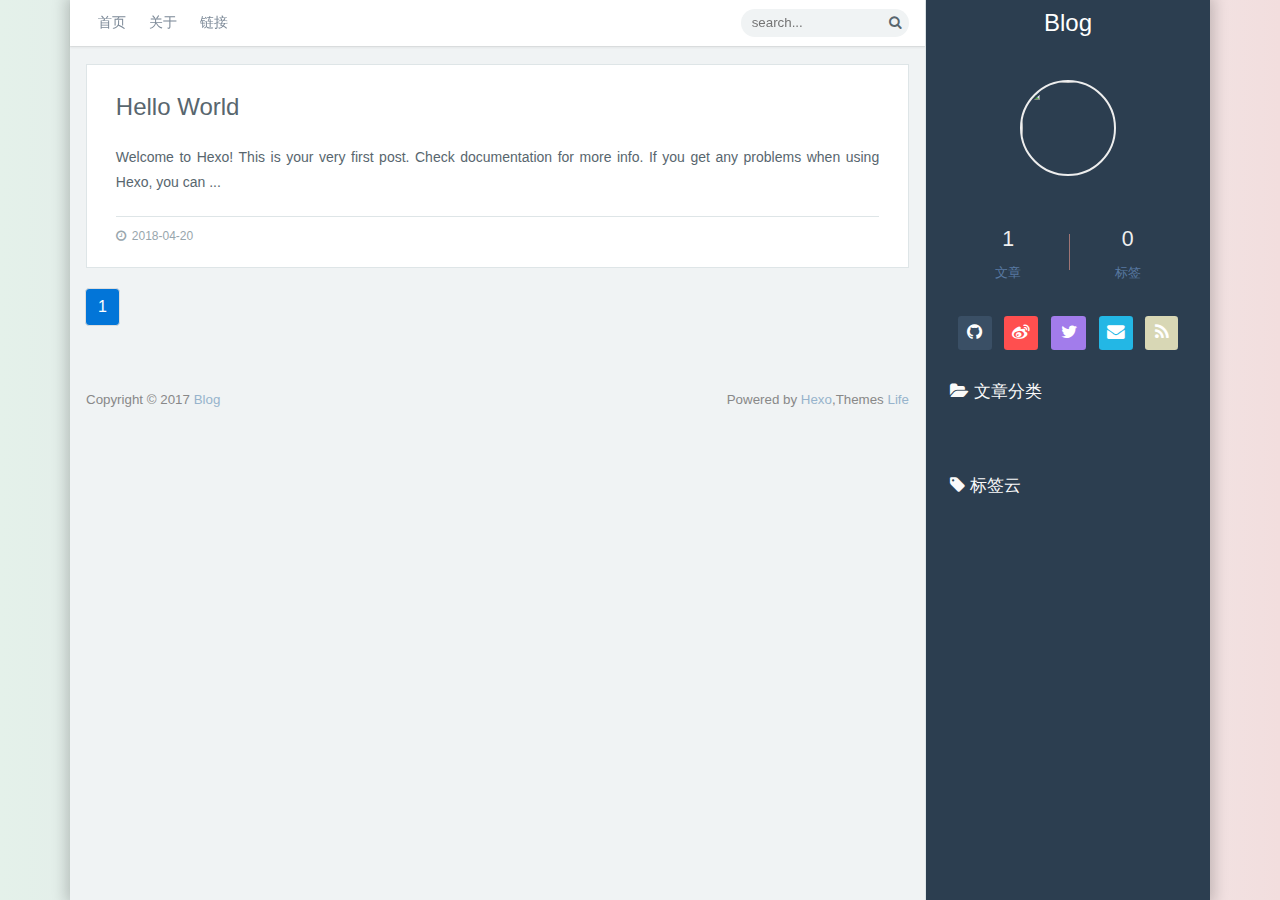
==== commit 18ea364e: "blog update" ====
--- a/archives/index.html
+++ b/archives/index.html
@@ -1,554 +1,236 @@
-<!DOCTYPE html>
-
-
-
-  
-
-
-<html class="theme-next muse use-motion" lang="zh-Hans">
+
+
+
+
+  
+
+
+
+
+
+
+
+
+
+
+
+
+<!doctype html>
+<html lang="zh-Hans">
 <head>
-  <meta charset="UTF-8"/>
-<meta http-equiv="X-UA-Compatible" content="IE=edge" />
-<meta name="viewport" content="width=device-width, initial-scale=1, maximum-scale=1"/>
-<meta name="theme-color" content="#222">
-
-
-
-
-
-
-
-
-
-<meta http-equiv="Cache-Control" content="no-transform" />
-<meta http-equiv="Cache-Control" content="no-siteapp" />
-
-
-
-
-
-
-
-
-
-
-
-
-
-
-
-
-  
-  
-  <link href="/lib/fancybox/source/jquery.fancybox.css?v=2.1.5" rel="stylesheet" type="text/css" />
-
-
-
-
-
-
-
-<link href="/lib/font-awesome/css/font-awesome.min.css?v=4.6.2" rel="stylesheet" type="text/css" />
-
-<link href="/css/main.css?v=5.1.4" rel="stylesheet" type="text/css" />
-
-
-  <link rel="apple-touch-icon" sizes="180x180" href="/images/apple-touch-icon-next.png?v=5.1.4">
-
-
-  <link rel="icon" type="image/png" sizes="32x32" href="/images/favicon-32x32-next.png?v=5.1.4">
-
-
-  <link rel="icon" type="image/png" sizes="16x16" href="/images/favicon-16x16-next.png?v=5.1.4">
-
-
-  <link rel="mask-icon" href="/images/logo.svg?v=5.1.4" color="#222">
-
-
-
-
-
-  <meta name="keywords" content="Hexo, NexT" />
-
-
-
-
-
-
-
-
-
-
-<meta name="description" content="TaiChi&apos;s blog">
-<meta property="og:type" content="website">
-<meta property="og:title" content="Blog">
-<meta property="og:url" content="http://yoursite.com/archives/index.html">
-<meta property="og:site_name" content="Blog">
-<meta property="og:description" content="TaiChi&apos;s blog">
-<meta property="og:locale" content="zh-Hans">
-<meta name="twitter:card" content="summary">
-<meta name="twitter:title" content="Blog">
-<meta name="twitter:description" content="TaiChi&apos;s blog">
-
-
-
-<script type="text/javascript" id="hexo.configurations">
-  var NexT = window.NexT || {};
-  var CONFIG = {
-    root: '/',
-    scheme: 'Muse',
-    version: '5.1.4',
-    sidebar: {"position":"left","display":"post","offset":12,"b2t":false,"scrollpercent":false,"onmobile":false},
-    fancybox: true,
-    tabs: true,
-    motion: {"enable":true,"async":false,"transition":{"post_block":"fadeIn","post_header":"slideDownIn","post_body":"slideDownIn","coll_header":"slideLeftIn","sidebar":"slideUpIn"}},
-    duoshuo: {
-      userId: '0',
-      author: '博主'
-    },
-    algolia: {
-      applicationID: '',
-      apiKey: '',
-      indexName: '',
-      hits: {"per_page":10},
-      labels: {"input_placeholder":"Search for Posts","hits_empty":"We didn't find any results for the search: ${query}","hits_stats":"${hits} results found in ${time} ms"}
-    }
-  };
+  <meta charset="UTF-8">
+  <meta http-equiv="X-UA-Compatible" content="IE=edge, chrome=1">
+  <meta name="renderer" content="webkit">
+  <meta name="viewport" content="width=device-width, initial-scale=1, maximum-scale=1, shrink-to-fit=no", user-scalable=no">
+  <title>ArchivesBlog</title>
+  <link rel="shortcut icon" href="">
+  
+    
+    
+      <link rel="stylesheet" href="/css/bootstrap.min.css">
+    
+      <link rel="stylesheet" href="/css/font-awesome.min.css">
+    
+      <link rel="stylesheet" href="/css/atom-one-dark.css">
+    
+      <link rel="stylesheet" href="/css/jquery.fancybox.css">
+    
+      <link rel="stylesheet" href="/css/nprogress.min.css">
+    
+      <link rel="stylesheet" href="/css/valine.css">
+    
+      <link rel="stylesheet" href="/css/life.css">
+    
+  
+
+  
+
+  <!-- jQuery first, then Tether, then Bootstrap JS. -->
+  
+  
+  
+    <script src="/js/jquery-2.2.4.min.js"></script>
+  
+    <script src="https://cdn1.lncld.net/static/js/3.1.0/av-min.js"></script>
+  
+    <script src="/js/jquery.pjax.js"></script>
+  
+    <script src="/js/nprogress.min.js"></script>
+  
+    <script src="/js/tether.min.js"></script>
+  
+    <script src="/js/bootstrap.min.js"></script>
+  
+    <script src="/js/highlight.min.js"></script>
+  
+    <script src="/js/highlightjs-line-numbers.min.js"></script>
+  
+    <script src="/js/jquery.fancybox.js"></script>
+  
+    <script src="/js/jquery.qrcode.min.js"></script>
+  
+    <script src="/js/Valine.min.js"></script>
+  
+  
+</head>
+<body>
+<script>AV.init({appId:'',appKey:''});</script>
+<script type="text/javascript">
+      var config = {
+            ClasS: 'Counter',
+            el:'.views',
+            elP: '.views-post'
+      }
 </script>
-
-
-
-  <link rel="canonical" href="http://yoursite.com/archives/"/>
-
-
-
-
-
-  <title>归档 | Blog</title>
-  
-
-
-
-
-
-
-
-
-</head>
-
-<body itemscope itemtype="http://schema.org/WebPage" lang="zh-Hans">
-
-  
-  
-    
-  
-
-  <div class="container sidebar-position-left page-archive">
-    <div class="headband"></div>
-
-    <header id="header" class="header" itemscope itemtype="http://schema.org/WPHeader">
-      <div class="header-inner"><div class="site-brand-wrapper">
-  <div class="site-meta ">
-    
-
-    <div class="custom-logo-site-title">
-      <a href="/"  class="brand" rel="start">
-        <span class="logo-line-before"><i></i></span>
-        <span class="site-title">Blog</span>
-        <span class="logo-line-after"><i></i></span>
-      </a>
+<div class="container">
+    <div class="row blog-box-shadow">
+        <!--博客主栏开始-->
+        <div class="col-xl-9 col-lg-12 blog-main" id="pjax-box">
+            <header class="blog-header">
+                <a href="http://yoursite.com" class="blog-header-mobile-title">Blog</a>
+                <a href="javascript:;" class="blog-header-navbar-btn"><i class="fa fa-bars"></i></a>
+                <nav class="blog-header-navbar blog-header-fixed">
+                    <ul class="blog-navbar-links">
+                        
+                          <li class="blog-nav-item"><a href="/" class="transition">首页</a></li>
+                        
+                          <li class="blog-nav-item"><a href="/about/" class="transition">关于</a></li>
+                        
+                          <li class="blog-nav-item"><a href="/links/" class="transition">链接</a></li>
+                        
+                        <div class="blog-navbar-right">
+                            <form action="">
+                                <div class="input-group">
+                                    <input type="text" class="blog-header-search" placeholder="search...">
+                                    <buttn type="submit" class="blog-header-search-btn"><i class="fa fa-search"></i></buttn>
+                                </div>
+                            </form>
+                        </div>
+                    </ul>
+                </nav>
+            </header>
+                
+<div class="blog-main-post">
+	<div class="index-post-br"></div>
+  
+
+
+
+<article class="blog-post-block">
+    
+
+    <div class="blog-post-block-padding">
+        <a href="/2018/04/20/hello-world/">Hello World</a>
+        <section>
+            
+                
+                Welcome to Hexo! This is your very first post. Check documentation for more info. If you get any problems when using Hexo, you can
+                ...
+            
+        </section>
+        <footer>
+        
+            <time datetime="2018-04-20T10:53:10.125Z"><i class="fa fa-clock-o"></i>2018-04-20</time>
+        
+        
+        
+        
+        
+        </footer>
     </div>
-      
-        <p class="site-subtitle">TaiChi's blog</p>
-      
-  </div>
-
-  <div class="site-nav-toggle">
-    <button>
-      <span class="btn-bar"></span>
-      <span class="btn-bar"></span>
-      <span class="btn-bar"></span>
-    </button>
-  </div>
+</article>
+
+
+
+  
+    <nav id="pagination" class="blog-pagination">
+            <span class="page-number current">1</span>
+    </nav>
+
+ </div>
+
+                
+            <footer class="blog-footer">
+                <p class="blog-footer-left">Copyright © 2017 <a href="http://yoursite.com">Blog</a></p>
+                <p class="blog-footer-right">Powered by <a href="https://hexo.io" target="_blank">Hexo</a>,Themes <a href="https://weic.me/themes-life/" target="_blank">Life</a></p>
+            </footer>
+        </div><!--博客主栏结束-->
+        <!--博客侧边栏开始-->
+        <div class="col-xl-3 blog-sidebar">
+            <div class="blog-sidebar-title">
+                <a href="">Blog</a>
+            </div>
+            <div class="blog-sidebar-logo">
+                <img src="http://dl.weic96.cn/logo.png">
+            </div>
+            <div class="blog-sidebar-count blog-sidebar-padding">
+                <div class="blog-sidebar-count-left">
+                    <p class="blog-sidebar-count-p">1</p>
+                    <span class="blog-sidebar-count-span">文章</span>
+                </div>
+                <div class="blog-sidebar-count-right">
+                    <p class="blog-sidebar-count-p">0</p>
+                    <span class="blog-sidebar-count-span">标签</span>
+                </div>
+                <div style="clear: both;"></div>
+            </div>
+            <div class="blog-sidebar-icon blog-sidebar-padding">
+                <ul>
+                    <li><a href="" class="icon-github" target="_blank" data-toggle="tooltip" data-placement="top" title="Github"><i class="fa fa-github"></i></a></li>
+                    <li><a href="" class="icon-weibo" target="_blank" data-toggle="tooltip" data-placement="top" title="新浪微博"><i class="fa fa-weibo"></i></a></li>
+                    <li><a href="" class="icon-twitter" target="_blank" data-toggle="tooltip" data-placement="top" title="Twitter"><i class="fa fa-twitter"></i></a></li>
+                    <!--<li><a href="" class="icon-facebook" target="_blank" data-toggle="tooltip" data-placement="top" title="FaceBook"><i class="fa fa-facebook"></i></a></li>-->
+                    <li><a href="mailto:" class="icon-email" data-toggle="tooltip" data-placement="top" title="E-Mail"><i class="fa fa-envelope"></i></a></li>
+                    <li><a href="" class="icon-rss" data-toggle="tooltip" target="_blank" data-placement="top" title="RSS"><i class="fa fa-rss"></i></a></li>
+                </ul>
+            </div>
+            <div class="blog-sidebar-categories">
+                <h4 class="blog-sidebar-h4"><i class="fa fa-folder-open"></i>&nbsp;文章分类</h4>
+                <ul class="list-group blog-sidebar-padding">
+                  
+                </ul>
+            </div>
+            <div class="blog-sidebar-tags">
+                <h4 class="blog-sidebar-h4"><i class="fa fa-tag"></i>&nbsp;标签云</h4>
+                <ul class="blog-sidebar-tags-ul blog-sidebar-padding">
+                  
+                </ul>
+            </div>
+            <script>
+              // 博客侧栏标签云随机色
+              var tag_cloud = $('.tag-could');
+              tag_cloud.each(function () {
+                  var Cnum = 9;
+                  var Crand = parseInt(Math.random() * Cnum);
+                  $(this).addClass("tag-could" + Crand);
+              })
+            </script>
+            <!--返回顶部按钮-->
+            <div class="retop">
+                <i class="fa fa-angle-up"></i>
+            </div>
+        </div><!--博客侧边栏结束-->
+    </div>
 </div>
-
-<nav class="site-nav">
-  
-
-  
-    <ul id="menu" class="menu">
-      
-        
-        <li class="menu-item menu-item-home">
-          <a href="/" rel="section">
-            
-              <i class="menu-item-icon fa fa-fw fa-home"></i> <br />
-            
-            首页
-          </a>
-        </li>
-      
-        
-        <li class="menu-item menu-item-archives">
-          <a href="/archives/" rel="section">
-            
-              <i class="menu-item-icon fa fa-fw fa-archive"></i> <br />
-            
-            归档
-          </a>
-        </li>
-      
-
-      
-    </ul>
-  
-
-  
-</nav>
-
-
-
- </div>
-    </header>
-
-    <main id="main" class="main">
-      <div class="main-inner">
-        <div class="content-wrap">
-          <div id="content" class="content">
-            
-
-  
-  
-  
-  <div class="post-block archive">
-    <div id="posts" class="posts-collapse">
-      <span class="archive-move-on"></span>
-
-      <span class="archive-page-counter">
-        
-        
-        
-          
-        
-        嗯..! 目前共计 1 篇日志。 继续努力。
-      </span>
-
-      
-
-        
-        
-        
-
-        
-          
-          <div class="collection-title">
-            <h1 class="archive-year" id="archive-year-2018">2018</h1>
-          </div>
-        
-        
-
-        
-
-  <article class="post post-type-normal" itemscope itemtype="http://schema.org/Article">
-    <header class="post-header">
-
-      <h2 class="post-title">
-        
-            <a class="post-title-link" href="/2018/04/20/hello-world/" itemprop="url">
-              
-                <span itemprop="name">Hello World</span>
-              
-            </a>
-        
-      </h2>
-
-      <div class="post-meta">
-        <time class="post-time" itemprop="dateCreated"
-              datetime="2018-04-20T10:53:10+00:00"
-              content="2018-04-20" >
-          04-20
-        </time>
-      </div>
-
-    </header>
-  </article>
-
-
-
-      
-
-    </div>
-  </div>
-  
-  
-  
-
-  
-
-
-
-          </div>
-          
-
-
-          
-
-        </div>
-        
-          
-  
-  <div class="sidebar-toggle">
-    <div class="sidebar-toggle-line-wrap">
-      <span class="sidebar-toggle-line sidebar-toggle-line-first"></span>
-      <span class="sidebar-toggle-line sidebar-toggle-line-middle"></span>
-      <span class="sidebar-toggle-line sidebar-toggle-line-last"></span>
-    </div>
-  </div>
-
-  <aside id="sidebar" class="sidebar">
-    
-    <div class="sidebar-inner">
-
-      
-
-      
-
-      <section class="site-overview-wrap sidebar-panel sidebar-panel-active">
-        <div class="site-overview">
-          <div class="site-author motion-element" itemprop="author" itemscope itemtype="http://schema.org/Person">
-            
-              <p class="site-author-name" itemprop="name">TaiChi</p>
-              <p class="site-description motion-element" itemprop="description">TaiChi's blog</p>
-          </div>
-
-          <nav class="site-state motion-element">
-
-            
-              <div class="site-state-item site-state-posts">
-              
-                <a href="/archives/">
-              
-                  <span class="site-state-item-count">1</span>
-                  <span class="site-state-item-name">日志</span>
-                </a>
-              </div>
-            
-
-            
-
-            
-
-          </nav>
-
-          
-
-          
-
-          
-          
-
-          
-          
-
-          
-
-        </div>
-      </section>
-
-      
-
-      
-
-    </div>
-  </aside>
-
-
-        
-      </div>
-    </main>
-
-    <footer id="footer" class="footer">
-      <div class="footer-inner">
-        <div class="copyright">&copy; <span itemprop="copyrightYear">2018</span>
-  <span class="with-love">
-    <i class="fa fa-user"></i>
-  </span>
-  <span class="author" itemprop="copyrightHolder">TaiChi</span>
-
-  
-</div>
-
-
-  <div class="powered-by">由 <a class="theme-link" target="_blank" href="https://hexo.io">Hexo</a> 强力驱动</div>
-
-
-
-  <span class="post-meta-divider">|</span>
-
-
-
-  <div class="theme-info">主题 &mdash; <a class="theme-link" target="_blank" href="https://github.com/iissnan/hexo-theme-next">NexT.Muse</a> v5.1.4</div>
-
-
-
-
-        
-
-
-
-
-
-
-
-        
-      </div>
-    </footer>
-
-    
-      <div class="back-to-top">
-        <i class="fa fa-arrow-up"></i>
-        
-      </div>
-    
-
-    
-
-  </div>
-
-  
-
+<script src="/js/LeanStatistics.min.js"></script>
+<script src="/js/Life.js"></script>
 <script type="text/javascript">
-  if (Object.prototype.toString.call(window.Promise) !== '[object Function]') {
-    window.Promise = null;
-  }
+    hljs.initHighlightingOnLoad();
+    hljs.initLineNumbersOnLoad();
+    otherF();
+    LeanStatistics();
+    $(document).pjax('a', '#pjax-box', {fragment:'#pjax-box', timeout:8000}).on('pjax:complete', function() {
+      $('pre code').each(function(i, block){
+        hljs.highlightBlock(block);
+      })
+      $('code.hljs').each(function(i, block) {
+        hljs.lineNumbersBlock(block);
+      });
+      LeanStatistics();
+    }).on('pjax:start', function() { NProgress.start(); }).on('pjax:end',   function() {
+      NProgress.done();
+      otherF();
+    });
 </script>
-
-
-
-
-
-
-
-
-
-  
-
-
-
-
-
-
-
-
-
-
-
-
-  
-  
-    <script type="text/javascript" src="/lib/jquery/index.js?v=2.1.3"></script>
-  
-
-  
-  
-    <script type="text/javascript" src="/lib/fastclick/lib/fastclick.min.js?v=1.0.6"></script>
-  
-
-  
-  
-    <script type="text/javascript" src="/lib/jquery_lazyload/jquery.lazyload.js?v=1.9.7"></script>
-  
-
-  
-  
-    <script type="text/javascript" src="/lib/velocity/velocity.min.js?v=1.2.1"></script>
-  
-
-  
-  
-    <script type="text/javascript" src="/lib/velocity/velocity.ui.min.js?v=1.2.1"></script>
-  
-
-  
-  
-    <script type="text/javascript" src="/lib/fancybox/source/jquery.fancybox.pack.js?v=2.1.5"></script>
-  
-
-
-  
-
-
-  <script type="text/javascript" src="/js/src/utils.js?v=5.1.4"></script>
-
-  <script type="text/javascript" src="/js/src/motion.js?v=5.1.4"></script>
-
-
-
-  
-  
-
-  
-
-  
-
-
-  <script type="text/javascript" src="/js/src/bootstrap.js?v=5.1.4"></script>
-
-
-
-  
-
-
-  
-
-
-
-
-	
-
-
-
-
-
-  
-
-
-
-
-
-  
-
-
-
-
-
-
-
-
-
-
-
-
-  
-
-
-
-
-
-  
-
-  
-
-  
-
-  
-  
-
-  
-
-  
-
-  
-
 </body>
 </html>
--- a/css/atom-one-dark.css
+++ b/css/atom-one-dark.css
@@ -0,0 +1,126 @@
+/*
+
+Atom One Dark by Daniel Gamage
+Original One Dark Syntax theme from https://github.com/atom/one-dark-syntax
+
+base:    #282c34
+mono-1:  #abb2bf
+mono-2:  #818896
+mono-3:  #5c6370
+hue-1:   #56b6c2
+hue-2:   #61aeee
+hue-3:   #c678dd
+hue-4:   #98c379
+hue-5:   #e06c75
+hue-5-2: #be5046
+hue-6:   #d19a66
+hue-6-2: #e6c07b
+
+*/
+
+.hljs {
+  display: block;
+  overflow-x: auto;
+  padding: 0.5em;
+  color: #abb2bf;
+  /*background: #282c34;*/
+  background: #3c4657;
+}
+
+.hljs-comment,
+.hljs-quote {
+  color: #5c6370;
+  font-style: italic;
+}
+
+.hljs-doctag,
+.hljs-keyword,
+.hljs-formula {
+  color: #c678dd;
+}
+
+.hljs-section,
+.hljs-name,
+.hljs-selector-tag,
+.hljs-deletion,
+.hljs-subst {
+  color: #e06c75;
+}
+
+.hljs-literal {
+  color: #56b6c2;
+}
+
+.hljs-string,
+.hljs-regexp,
+.hljs-addition,
+.hljs-attribute,
+.hljs-meta-string {
+  color: #98c379;
+}
+
+.hljs-built_in,
+.hljs-class .hljs-title {
+  color: #e6c07b;
+}
+
+.hljs-attr,
+.hljs-variable,
+.hljs-template-variable,
+.hljs-type,
+.hljs-selector-class,
+.hljs-selector-attr,
+.hljs-selector-pseudo,
+.hljs-number {
+  color: #d19a66;
+}
+
+.hljs-symbol,
+.hljs-bullet,
+.hljs-link,
+.hljs-meta,
+.hljs-selector-id,
+.hljs-title {
+  color: #61aeee;
+}
+
+.hljs-emphasis {
+  font-style: italic;
+}
+
+.hljs-strong {
+  font-weight: bold;
+}
+
+.hljs-link {
+  text-decoration: underline;
+}
+/*代码行号*/
+.hljs-line-numbers{
+  background-color: #3a4f65;
+}
+/*.hljs {
+  border: 0;
+  font-size: 12px;
+  display: block;
+  margin: 0;
+  width: 100%;
+}
+.hljs ul {
+  list-style: decimal;
+  margin: 0px 0px 0 40px;
+  padding: 0px;
+  color: #e0d3d3;
+}
+.hljs ul li {
+  list-style: decimal-leading-zero;
+  border-left: 1px solid #3a4f65;
+  padding: .4em;
+  padding-left: .8em;
+  margin: 0;
+  line-height: 16px;
+}
+.hljs ul li:nth-of-type(even) {
+  color: inherit;
+}*/
+/*代码行号*/--- a/css/valine.css
+++ b/css/valine.css
@@ -0,0 +1 @@
+.valine *{box-sizing:border-box;font-size:.8rem;line-height:1.42857143;color:#555;transition:all .3s ease}.valine .vwrap{margin-bottom:15px;overflow:hidden;position:relative}.valine .vwrap .vcontrol{background:#fdfdfd;font-size:0;display:flex;}.valine .vwrap .vcontrol .vident{font-size:14px;width:100%;display:flex;padding:5px 0;vertical-align:middle}.valine .vwrap .vcontrol .vident .vinput{margin-right:8px;background:#fafdff;border:.06em solid #edf4f8;color:#718c98;}.valine .veditor:focus,.valine .vwrap .vcontrol .vident .vinput:focus{border-color:#c3e5ff;outline:0;}.valine .vwrap .vcontrol .vident .vinput{}.valine .vwrap .vcontrol .vright{font-size:14px;padding:5px 0;display:inline-block;width:15%;text-align:right;vertical-align:middle;}@media screen and (max-width:520px){.valine .vwrap .vcontrol .vident{width:70%;}.valine .vwrap .vcontrol .vident .vinput{width:80%;}.valine .vwrap .vcontrol .vright{width:30%;}}.valine .vwrap .vcontrol input{background:transparent;}.valine .vwrap .vmark{position:absolute;background:rgba(0,0,0,0.65);width:100%;height:100%;left:0;top:0;}.valine .vwrap .vmark .valert{padding:15px 0;}.valine .vwrap .vmark .valert .vtext{color:#fff;padding:15px;font-size:1rem;}.valine .vwrap .vmark .valert .vcode{background:none;border:0;border-bottom:1px solid #edf4f8;}.valine .vwrap .vmark .valert .vcode:focus{border-color:#c3e5ff;}@media screen and (max-width:720px){.valine .vwrap .vmark .valert{padding:30px 0;}.valine .vwrap .vmark .valert .vtext{color:#fff;padding:10px;}}.vbtns{display:flex;padding:0 10px;}.vbtns>button{}.valine .info{font-size:0;padding:.3rem 0;border-bottom:2px dashed rgba(0,0,0,0.08);}.valine .info .count,.valine .info .power{font-size:.875rem;display:inline-block;width:50%;vertical-align:middle;padding:0;color:#333;}.valine .info .power{font-size:.7rem;color:#333;}.valine .info .power>a{color:#4285f4;font-weight:bold;}.valine a{text-decoration:none;color:#555;}.valine a:hover{color:#222;}.valine ul,.valine li{list-style:none;margin:0 auto;padding:0;}.valine .txt-center{text-align:center;}.valine .txt-right{text-align:right;}.valine .pd5{padding:5px;}.valine .pd10{padding:10px;}.valine .veditor{width:100%;height:80px;}.valine .vinput{border:none;resize:none;outline:none;padding:10px;max-width:100%;background:#fafdff;border:.06em solid #edf4f8;color:#718c98;}.valine .vbtn{display:inline-block;background:#33b1ff;border:.06em solid #edf4f8;margin-bottom:0;font-weight:400;text-align:center;vertical-align:middle;-ms-touch-action:manipulation;touch-action:manipulation;cursor:pointer;border:1px solid transparent;white-space:nowrap;padding:12px 10px;font-size:14px;line-height:1.42857143;border-radius:4px;-webkit-user-select:none;-moz-user-select:none;-ms-user-select:none;user-select:none;outline:none;min-width:60px;max-width:100%;width:100%;color:#fff;}.valine .veditor{width:99.9%;height:150px;background:url(../images/textbg.png);background-size:contain;background-repeat:no-repeat;background-position:right;background-color:#fafdff;resize:none;outline:none;padding:5px;max-width:100%;border:.06em solid #edf4f8;border-radius:4px;color:#718c98;font-size:.9rem;-webkit-transition:border-color ease-in-out .15s,-webkit-box-shadow ease-in-out .15s;transition:border-color ease-in-out .15s,-webkit-box-shadow ease-in-out .15s;-o-transition:border-color ease-in-out .15s,box-shadow ease-in-out .15s;transition:border-color ease-in-out .15s,box-shadow ease-in-out .15s;transition:border-color ease-in-out .15s,box-shadow ease-in-out .15s,-webkit-box-shadow ease-in-out .15s;}.valine .vbtn+.vbtn{margin-left:1.25rem}.valine .vbtn:active,.valine .vbtn:hover{color:#3090e4;border-color:#c3e5ff;background-color:#fff}.valine .vempty{padding:1.25px;text-align:center;color:#999;margin-top:2rem;}.valine .vlist{}.valine .vlist .vcard{position:relative;margin-top:1.625rem;}.valine .vlist .vcard .vhead .vimg{width:3.125rem;height:3.125rem;float:left;border-radius:50%;margin-right:.625rem}.valine .vlist .vcard .vhead cite{font-size:1rem;font-style:normal;color:#F55852;margin:0;}.valine .vlist .vcard .vhead cite a{color:#F55852;color:#4c4c4c;font-weight:bolder;}.valine .vlist .vcard .vhead cite a:hover{color:#D7191A}.valine .vlist .vcard .vhead cite .floor{position:absolute;right:0;top:1.25rem;font-size:.565rem;line-height:.565rem;font-weight:500;border-radius:.625rem;display:inline-block;background-color:#f0f0f0;color:#ccc;padding:3px 5px;font-style:normal}.valine .vlist .vcard .vhead .vtime{color:#b3b3b3;font-size:.75rem;line-height:1}.valine .vlist .vcard .vhead .vfooter{padding:5px 0;padding-top:2px;}.valine .vlist .vcard .vhead .vat{display:inline-block;font-size:.7rem;color:#33b1ff;cursor:pointer;float:right;}.valine .vlist .vcard section{overflow:hidden}.valine .vlist .vcard .vcontent{word-wrap:break-word;white-space:pre-wrap;word-break:break-all;text-align:justify;margin-bottom:.75rem;color:#58666e;font-size:.875rem;line-height:2;position:relative}.valine .vlist .vcard .vcontent .at{color:#33b1ff;}.valine .vlist .vcard .vcontent p{margin-bottom:12px;}.valine .vlist .vcard .vcontent a{font-size:.875rem}.valine .vlist .vcard .vcontent pre,.valine .vlist .vcard .vcontent .code,.valine .vlist .vcard .vcontent code{overflow:auto;padding:2px 6px;word-wrap:break-word;color:#555;background:#f5f2f2;border-radius:3px;font-size:.875rem;margin:5px 0}.valine .vlist .vcard .vcontent code{display:inline-block;vertical-align:middle;font-style:normal}.valine .vlist .vcard .vcontent.expand{cursor:pointer;max-height:11.25rem;overflow:hidden}.valine .vlist .vcard .vcontent.expand:before{display:block;content:"";position:absolute;width:100%;left:0;top:0;bottom:3.15rem;pointer-events:none;background:linear-gradient(180deg,rgba(255,255,255,0),rgba(255,255,255,0.9))}.valine .vlist .vcard .vcontent.expand:after{display:block;content:"Click on expand";text-align:center;color:#828586;position:absolute;width:100%;height:3.15rem;line-height:3.15rem;left:0;bottom:0;pointer-events:none;background:rgba(255,255,255,0.9)}.valine .vpage{padding:.35rem}.valine .vpage i{display:inline-block;padding:.05rem .65rem;font-size:.785rem;border:1px solid #f0f0f0;font-style:normal;cursor:pointer}.valine .vpage i+i{margin-left:.35rem}.valine .vpage i.active{border:none;color:#ccc;cursor:default}.valine .clear{content:'';display:block;clear:both}.valine .spinner{margin:0.625rem auto;width:3.15rem;height:1.875rem;text-align:center;font-size:10px}.valine .spinner>div{background-color:#9c9c9c;height:100%;width:.375rem;margin-right:0.19rem;display:inline-block;-webkit-animation:sk-stretchdelay 1.2s infinite ease-in-out;animation:sk-stretchdelay 1.2s infinite ease-in-out}.valine .spinner .r2{-webkit-animation-delay:-1.1s;animation-delay:-1.1s}.valine .spinner .r3{-webkit-animation-delay:-1.0s;animation-delay:-1.0s}.valine .spinner .r4{-webkit-animation-delay:-0.9s;animation-delay:-0.9s}.valine .spinner .r5{-webkit-animation-delay:-0.8s;animation-delay:-0.8s}@-webkit-keyframes sk-stretchdelay{0%,40%,100%{-webkit-transform:scaleY(0.4)}20%{-webkit-transform:scaleY(1)}}@keyframes sk-stretchdelay{0%,40%,100%{transform:scaleY(0.4);-webkit-transform:scaleY(0.4)}20%{transform:scaleY(1);-webkit-transform:scaleY(1)}}
--- a/css/life.css
+++ b/css/life.css
@@ -0,0 +1 @@
+body{color:#58666e;font-family:"Exo 2","Trebuchet MS",Helvetica,Arial,'PingFang SC','Hiragino Sans GB','STHeiti Light','Microsoft YaHei',SimHei,'WenQuanYi Micro Hei',sans-serif;background:-webkit-linear-gradient(180deg,#f2dede,#f0f3f4,#e1e1ea,#e4f1ea);background:-o-linear-gradient(180deg,#f2dede,#f0f3f4,#e1e1ea,#e4f1ea);background:-moz-linear-gradient(left,#f2dede,#f0f3f4,#e1e1ea,#e4f1ea)}.btn-outline-info.focus,.btn-outline-info:focus,.btn.focus,.btn:focus,a,a:focus,a:hover input,button,button:focus,input:focus{outline:0;-webkit-box-shadow:0 0 0 2px transparent;box-shadow:0 0 0 2px transparent}a:active,a:hover,a:link{text-decoration:none;outline:0}input{outline:0}textarea{resize:none}.list-group-item{background:0 0;padding:.4rem .8rem;border:1px solid #416382}.badge-default{background:#3a4f65;color:#fafafa}.tooltip{font-size:9pt;font-weight:200}.tooltip-inner{background:#3a4f65}.tooltip.bs-tether-element-attached-bottom .tooltip-inner::before,.tooltip.tooltip-top .tooltip-inner::before{border-top-color:#3a4f65}.dropdown-menu{padding:0}.dropdown-item{padding:8px;font-size:11pt;color:inherit}.transition{-webkit-transition:all 3s;-moz-transition:all 3s;-ms-transition:all 3s;-o-transition:all 3s;transition:all .3s}.retop{cursor:pointer;position:fixed;width:284px;bottom:0;z-index:999;text-align:center;padding:.4em 0;background:#2c3e50;-webkit-box-shadow:-4px 0 .5em .4em rgba(0,0,0,.06);-moz-box-shadow:-4px 0 .5em .4em rgba(0,0,0,.06);box-shadow:-4px 0 .5em .4em rgba(0,0,0,.06)}.retop>i{font-size:18pt;color:#fafafa}.page-hight{height:1200px}.blog-header{padding:0;height:auto}.blog-header-fixed{position:fixed;top:0;width:855px;z-index:999}.blog-header .blog-header-navbar{padding:5px 0;background:#fff;-webkit-box-shadow:0 2px 2px rgba(0,0,0,.05),0 1px 0 rgba(0,0,0,.05);-moz-box-shadow:0 2px 2px rgba(0,0,0,.05),0 1px 0 rgba(0,0,0,.05);box-shadow:0 2px 2px rgba(0,0,0,.05),0 1px 0 rgba(0,0,0,.05)}.blog-navbar-links{list-style:none;padding:0 1em}.blog-navbar-links>li{float:left}.blog-navbar-links .blog-nav-item a{position:relative;display:inline-block;font-size:.9rem;padding:.5em .8em;color:#7d8a98}.blog-nav-item a:hover{color:#c1aee6}.blog-nav-item>a>i{padding-right:.4em}.blog-nav-item>a>i:before{font-weight:200}.blog-navbar-right{float:right;padding-top:.24em}.blog-header-search{display:inline-block;padding:.2em .8em;font-size:10pt;color:#58666e;background:#f0f3f4;border:none;border-bottom-left-radius:180px;border-top-left-radius:180px;width:140px}.blog-header-search-btn{display:inline-block;-webkit-appearance:none;-moz-appearance:none;appearance:none;padding:4px 8px;background:#f0f3f4;border:none;color:#58666e;font-size:10pt;font-weight:200;border-bottom-right-radius:180px;border-top-right-radius:180px}.blog-box-shadow{-webkit-box-shadow:0 0 30px rgba(0,0,0,.3);-moz-box-shadow:0 0 4px 4px rgba(255,255,255,.3);box-shadow:0 0 14px 4px rgba(0,0,0,.2)}.blog-header .blog-header-navbar-btn{display:none}.blog-header-mobile-title{display:none}.blog-main{background:#f0f3f4;padding:0}.blog-main-post{padding:4em 1em}.blog-post-block{width:100%;background:#fff;margin-bottom:20px;border:1px solid #dee5e7;padding:0;padding-bottom:1.4em}.blog-post-block-img{width:100%;height:220px;overflow:hidden}.blog-post-block-img>img{width:100%;min-height:100%}.blog-post-block-padding>a{display:block;font-size:1.5em;padding-top:1em;padding-bottom:.6em;margin:0;color:#58666e;font-weight:200}.blog-post-block-padding{padding:0 1.8em}.blog-post-block-padding>section{font-size:10.5pt;line-height:1.8em;color:#58666e;padding:.4em 0}.blog-post-block-padding>section img{max-width:100%;min-height:100%}.blog-post-block-padding>footer{border-top:1px solid #dee5e7;padding-top:.8em;font-size:9pt}.blog-post-block-padding>footer>time{margin-right:1.4em;color:#98a6ad}.blog-post-block-padding>footer>time>i{color:#98a6ad;margin-right:.5em}.blog-post-block-padding>footer>span{margin-right:1.4em;color:#98a6ad}.blog-post-block-padding>footer>span>a{color:#98a6ad}.blog-post-block-padding>footer>span>i{color:#98a6ad;margin-right:.5em}.blog-pagination :first-child{border-top-left-radius:4px;border-bottom-left-radius:4px}.blog-pagination>.space,.blog-pagination>a{position:relative;display:inline-block;padding:.5rem .75rem;margin-left:-1px;line-height:1.25;color:#0275d8;background-color:#fff;border:1px solid #ddd;border-radius:2px}.blog-pagination .current{position:relative;display:inline-block;padding:.5rem .75rem;margin-left:-1px;line-height:1.25;color:#fff;background-color:#0275d8;border:1px solid #ddd}.blog-pagination :last-child{border-top-right-radius:4px;border-bottom-right-radius:4px}.pagination-typecho ol{list-style:none;padding:0}.pagination-typecho ol li{display:inline-block;position:relative;margin-left:-1px;line-height:1.25;border:1px solid #ddd;border-radius:2px}.pagination-typecho ol li a,.pagination-typecho ol li span{display:inline-block;padding:.5rem .75rem;color:#0275d8;background-color:#fff}.page-navigator .current{position:relative;display:inline-block;padding:0;margin-left:-1px;line-height:1.25;border:1px solid #ddd}.page-navigator .current a{display:inline-block;padding:.5rem .75rem;color:#fff;background-color:#0275d8}.blog-sidebar{position:relative;padding:1em 0;padding-top:0;height:auto;background:#2c3e50;border-left:1px solid #dee5e7}.blog-sidebar-padding{padding-left:1.4em;padding-right:1.4em}.blog-sidebar-title{margin-bottom:2em;position:fixed;width:284px;background:#2c3e50;z-index:999}.blog-sidebar-title>a{display:block;text-align:center;font-size:18pt;font-weight:200;color:#fff;padding:5px 0}.blog-sidebar-title-shadow{-webkit-box-shadow:0 .5em .4em rgba(0,0,0,.06);-moz-box-shadow:0 .5em .4em rgba(0,0,0,.06);box-shadow:0 .5em .4em rgba(0,0,0,.06)}.blog-sidebar-logo{padding-bottom:3em;padding-top:5em}.blog-sidebar-logo>img{display:block;margin:0 auto;width:6em;height:6em;border-radius:180px;border:2px solid #eee}.blog-sidebar-h4{position:relative;font-size:1em;color:#fafafa;font-weight:200;font-size:13pt;margin-bottom:1.5em;padding-left:1.4em;padding-right:1.4em;padding-bottom:1em}.blog-sidebar-icon{height:auto;margin-bottom:2em}.blog-sidebar-icon>ul{overflow:hidden;padding:0;margin:0;text-align:center}.blog-sidebar-icon>ul>li{display:inline;list-style:none;padding:4px}.blog-sidebar-icon>ul>li>a{display:inline-block;border-radius:.2em}.blog-sidebar-icon>ul>li>a>i{font-size:1.1em;color:#fff}.icon-github{padding:.3em .6em;background:#3a4f65}.icon-weibo{padding:.3em .5em;background-color:#ff4f4f}.icon-email{padding:.3em .5em;background:#23b7e5}.icon-rss{padding:.3em .6em;background:#d8d7b5}.icon-twitter{padding:.3em .6em;background:#a27ceb}.icon-facebook{padding:.3em .78em;background:#3b5998}.blog-sidebar-count{margin-bottom:2em}.blog-sidebar-count-left{position:relative;width:50%;height:auto;text-align:center;float:left}.blog-sidebar-count-left:before{position:absolute;top:.6em;right:-.1em;content:'';width:1px;height:60%;background-color:#a07575}.blog-sidebar-count-right{width:50%;height:auto;text-align:center;float:left}.blog-sidebar-count-p{color:#efefef;font-size:16pt;margin-bottom:.2em}.blog-sidebar-count-span{color:#5879a2;font-size:10pt}.blog-sidebar-categories{margin-bottom:2em}.list-group-item>a{color:#efdcdc;font-size:10pt;font-weight:400}.blog-sidebar-tags>ul{margin:0}.blog-sidebar-tags>ul>li{list-style:none;display:inline-block}.tag-could{display:inline-block;padding:.2em .4em;margin:.2em 0;font-size:8pt;border-radius:.2em}.tag-could0{background-color:#ff5656;color:#fff}.tag-could1{background-color:#818a91;color:#fff}.tag-could2{background-color:#e0d3d3;color:#5474a0}.tag-could3{background-color:#0275d8;color:#fff}.tag-could4{background-color:#5cb85c;color:#fff}.tag-could5{background-color:#5bc0de;color:#fff}.tag-could6{background-color:#f0ad4e;color:#fff}.tag-could7{background-color:#d9534f;color:#fff}.tag-could8{background-color:#d8d7b5;color:#fff}.tag-could9{background-color:#23b7e5;color:#fff}.blog-footer{bottom:1em;padding:0 1.2em;font-size:10pt;color:#888;width:100%}.blog-footer a{font-size:10pt;color:#97b3cc}.blog-footer>.blog-footer-left{float:left}.blog-footer>.blog-footer-right{float:right}.blog-post-page-title{padding-top:4em;padding-bottom:1em;padding-left:1em;padding-right:1em;background-color:#f6f8f8;border-bottom:1px solid #dee5e7}.blog-post-page-title>h4{margin-bottom:.4em;font-size:18pt;font-weight:200;color:#58666e}.blog-post-page-title>span,.blog-post-page-title>time{font-size:10pt;color:#8a9ba0}.blog-post-page-title>span{padding:0 .6em}.blog-post-page-title>span>a{color:#8a9ba0}.blog-post-page-title i{font-size:10pt;color:#8a9ba0;padding-right:.4em}.blog-post-page-breadcrumb{background-color:#fff;padding:.4em;font-size:10pt;color:#555}.blog-post-page-box{padding:1.5em 1em}.blog-post-page-content{padding:1.8em;margin-bottom:0}section{font-size:11pt;color:#58666e;line-height:32px;text-align:justify;margin-bottom:15px}code,hr,img,ol,pre,section p,ul{margin-bottom:30px}section pre{line-height:24px}section code{line-height:24px}section ul{list-style:disc;list-style-position:inherit}section ul ul{padding-left:18px;list-style:circle;list-style-position:inherit;margin-bottom:0}section mark{background:0 0;color:#8eaef9}section ol{padding-left:0;list-style:decimal;list-style-position:inside}section ol ol{padding-left:24px;list-style:lower-alpha;list-style-position:inside;margin-bottom:0}section a{display:inline-block;color:#f55852;padding-left:.2em;padding-right:.2em}section a:hover{color:#ff6efe}section blockquote{color:#8ba2af;background-color:#2c3e50;border-left:6px solid #ff4f4f;padding:.4em;padding-left:.6em;position:relative;line-height:30px;margin-bottom:30px;font-size:11pt;font-weight:200}section blockquote>p{margin-bottom:0}section hr{border:0;border-bottom:2px dashed #5bc0de}section img{box-shadow:0 2px 10px 2px rgba(0,0,0,.1);max-width:100%;width:100%;display:block;margin:30px auto;border:none}h2,h3,h4,h5,h6,section h1{color:#67798c}section h1{font-size:20pt;margin-top:26px;margin-bottom:30px;padding:.4em 1.8em;margin-left:-1.8em;margin-right:-1.8em}section h2{font-size:18pt;margin-top:22px;margin-bottom:30px;padding:.4em 1.7em;margin-left:-1.32em;margin-right:-1.2em}section h3{font-size:16pt;margin-top:20px;margin-bottom:30px;padding:.4em .9em;margin-left:-1.5em;margin-right:-1.35em}section h4{font-size:14pt;margin-top:14px;margin-bottom:28px;padding:.4em 1.1em;margin-left:-1.7em;margin-right:-1.52em}section h5{font-size:13pt;margin-top:14px;margin-bottom:26px;padding:.4em 1.2em;margin-left:-1.83em;margin-right:-1.64em}section h6{font-size:12pt;margin-top:14px;margin-bottom:24px;padding:.4em 1.4em;margin-left:-2em;margin-right:-1.8em}.blog-post-page-content section h1,.blog-post-page-content section h2,.blog-post-page-content section h3,.blog-post-page-content section h4,.blog-post-page-content section h5,.blog-post-page-content section h6{font-weight:200;background:#e8f9ff;border-left:3px solid #77889a}.blog-post-page-tags{border-top:1px solid #dee5e7;padding-top:.8em}.blog-post-page-tags>a{display:inline-block;padding:.3em .4em;margin:.2em;font-size:9pt;border-radius:.2em}.blog-post-page-readmore{padding:1.5em 1em}.blog-post-page-readmore-prev{float:left}.blog-post-page-readmore-next{float:right}.blog-post-page-readmore-next,.blog-post-page-readmore-prev{display:block;border:1px solid #dee5e7;border-radius:180px;background-color:#fff;padding:.4em 1em;font-size:10pt;color:inherit}#post-donate-btn,#post-qrcode-btn,.post-comments-btn{cursor:pointer}.post-donate-content{padding:0 .8em;text-align:center}.post-qrcode-content{padding:0 .8em;text-align:center}.post-qrcode-content>p{text-align:center}.post-donate-content-img{width:100%;height:auto;border:2px solid #999}.post-qrcode-content-img{display:block;margin:0 auto;width:150px;height:150px;border:2px solid #999}.comments-number-box{width:100%;border-bottom:2px dashed #f0f3f4}.comments-number-box .comments-number{display:inline-block;margin:0;padding-bottom:.3rem}.comment-list{padding:0;margin:0;margin-bottom:2em;list-style:none;overflow-y:auto}.comment-list>li{overflow:auto;margin-bottom:1.5em;position:relative}.comments-author-img{margin-right:.6em;float:left}.comments-author-img img{border-radius:180px;margin:0}.comments-author-name{font-size:11pt;color:#777}.comments-author-name a{font-size:11pt;color:#777}.comments-author-tags{background-color:#0275d8;color:#fff;display:inline-block;padding:.1em .2em;margin:.2em 0;font-size:6pt;border-radius:.2em}.comments-time{font-size:9pt;color:#5bc0de}.comments-content{color:#58666e;font-size:10pt;font-weight:200}.comments-main{float:left}.comment-children{margin-left:2.5em;margin-top:1em}.comment-children>ol{margin:0}.comment-children>ol>li{margin:0;border-bottom:none}.comments-reply-btn{position:absolute;top:0;right:0}.comments-reply-btn a{font-size:6pt;color:#5bc0de}.vcontrol{background:#fdfdfd;font-size:0;display:flex}.vcontrol .vident{font-size:14px;width:100%;display:flex;padding:5px 0;vertical-align:middle}.vcontrol .vident .vinput{margin-right:8px;background:#fafdff;border:.06em solid #edf4f8;color:#718c98}.vcontrol .vident .vinput:focus{border-color:#c3e5ff;outline:0}.vcontrol .vright{font-size:14px;padding:5px 0;display:inline-block;width:15%;text-align:right;vertical-align:middle}@media screen and (max-width:520px){.vcontrol .vident{width:70%}.vcontrol .vident .vinput{width:80%}.vcontrol .vright{width:30%}}.vcontrol input{background:0 0}.vmark{position:absolute;background:rgba(0,0,0,.65);width:100%;height:100%;left:0;top:0}.vmark .valert{padding:15px 0}.vmark .valert .vtext{color:#fff;padding:15px;font-size:1rem}.vmark .valert .vcode{background:0 0;border:0;border-bottom:1px solid #edf4f8}.vmark .valert .vcode:focus{border-color:#c3e5ff}@media screen and (max-width:720px){.vmark .valert{padding:30px 0}.vmark .valert .vtext{color:#fff;padding:10px}}.vbtns{display:flex;padding:0 10px}.veditor{width:100%;height:150px;background:url(../images/textbg.png);background-size:contain;background-repeat:no-repeat;background-position:right;background-color:#fafdff;resize:none;outline:0;padding:5px;max-width:100%;border:.06em solid #edf4f8;border-radius:4px;color:#718c98;font-size:.9rem;-webkit-transition:border-color ease-in-out .15s,-webkit-box-shadow ease-in-out .15s;transition:border-color ease-in-out .15s,-webkit-box-shadow ease-in-out .15s;-o-transition:border-color ease-in-out .15s,box-shadow ease-in-out .15s;transition:border-color ease-in-out .15s,box-shadow ease-in-out .15s;transition:border-color ease-in-out .15s,box-shadow ease-in-out .15s,-webkit-box-shadow ease-in-out .15s}.veditor:focus,.vwrap .vcontrol .vident .vinput:focus{border-color:#c3e5ff;outline:0}.vcontrol .vright{font-size:14px;padding:5px 0;display:inline-block;width:15%;text-align:right;vertical-align:middle}@media screen and (max-width:520px){.vcontrol .vident{width:70%}.vcontrol .vident .vinput{width:80%}.vcontrol .vright{width:30%}}.vbtn{display:inline-block;background:#33b1ff;border:.06em solid #edf4f8;margin-bottom:0;font-weight:400;text-align:center;vertical-align:middle;-ms-touch-action:manipulation;touch-action:manipulation;cursor:pointer;border:1px solid transparent;white-space:nowrap;padding:12px 10px;font-size:14px;line-height:1.42857143;border-radius:4px;-webkit-user-select:none;-moz-user-select:none;-ms-user-select:none;user-select:none;outline:0;min-width:60px;max-width:100%;width:100%;color:#fff}.cancel-comment-reply{position:absolute;top:0;right:0;display:none}.blog-search-page-title>h4>a{color:#2c3e50;font-size:inherit;font-weight:200;padding:0 .4em}.links-block-div{display:block;width:100%;margin:.8em 0}.links-block-btn{overflow:hidden}@media screen and (max-width:1200px){.blog-header-fixed{width:960px}.blog-sidebar{display:none}}@media screen and (max-width:990px){.blog-header-fixed{width:720px}}@media screen and (max-width:770px){.blog-header-fixed{width:540px}}@media screen and (max-width:575px){.blog-header{position:fixed;top:0;left:0;right:0;padding:.8em 0;text-align:right;background-color:#fff;z-index:999;-webkit-box-shadow:0 2px 2px rgba(0,0,0,.05),0 1px 0 rgba(0,0,0,.05);box-shadow:0 2px 2px rgba(0,0,0,.05),0 1px 0 rgba(0,0,0,.05)}.blog-header .blog-header-mobile-title{display:block;margin-left:1em;float:left;font-size:13pt;color:#6e959c}.blog-header .blog-header-navbar-btn{display:block;margin-right:1em;float:right;color:#6e959c}.blog-header-navbar{display:none;margin:0;padding:0}.blog-navbar-links{border-top:1px solid #eee;overflow:hidden;margin:0}.blog-navbar-links .blog-nav-item{clear:both}.blog-header-fixed{width:100%;top:43.19px}.blog-navbar-right{clear:both;float:left;padding:.4em 0}.blog-post-block-img{width:100%;height:190px;overflow:hidden}.index-post-br{height:.4em}.blog-footer{text-align:center;padding:.4em 0}.blog-footer .blog-footer-left{float:none;margin-bottom:.2em}.blog-footer .blog-footer-right{float:none}.post-page-more-btn{margin:.4em 0}}::-webkit-scrollbar{height:10px;width:5px}::-webkit-scrollbar-button{height:0;width:0}::-webkit-scrollbar-button:end:increment,::-webkit-scrollbar-button:start:decrement{display:block}::-webkit-scrollbar-button:vertical:end:decrement,::-webkit-scrollbar-button:vertical:start:increment{display:none}::-webkit-scrollbar-thumb:horizontal,::-webkit-scrollbar-thumb:vertical,::-webkit-scrollbar-track:horizontal,::-webkit-scrollbar-track:vertical{border-style:solid;border-color:transparent}::-webkit-scrollbar-track:vertical::-webkit-scrollbar-track:horizontal{background-clip:padding-box;background-color:#fff}::-webkit-scrollbar-thumb{-webkit-box-shadow:inset 1px 1px 0 rgba(0,0,0,.1),inset 0 -1px 0 rgba(0,0,0,.07);background-clip:padding-box;background-color:rgba(58,79,101,.8);min-height:40px;padding-top:100px}::-webkit-scrollbar-thumb:horizontal,::-webkit-scrollbar-thumb:vertical,::-webkit-scrollbar-track:horizontal,::-webkit-scrollbar-track:vertical{border-width:0}#nprogress .bar{background:#ff4f4f;z-index:1000}
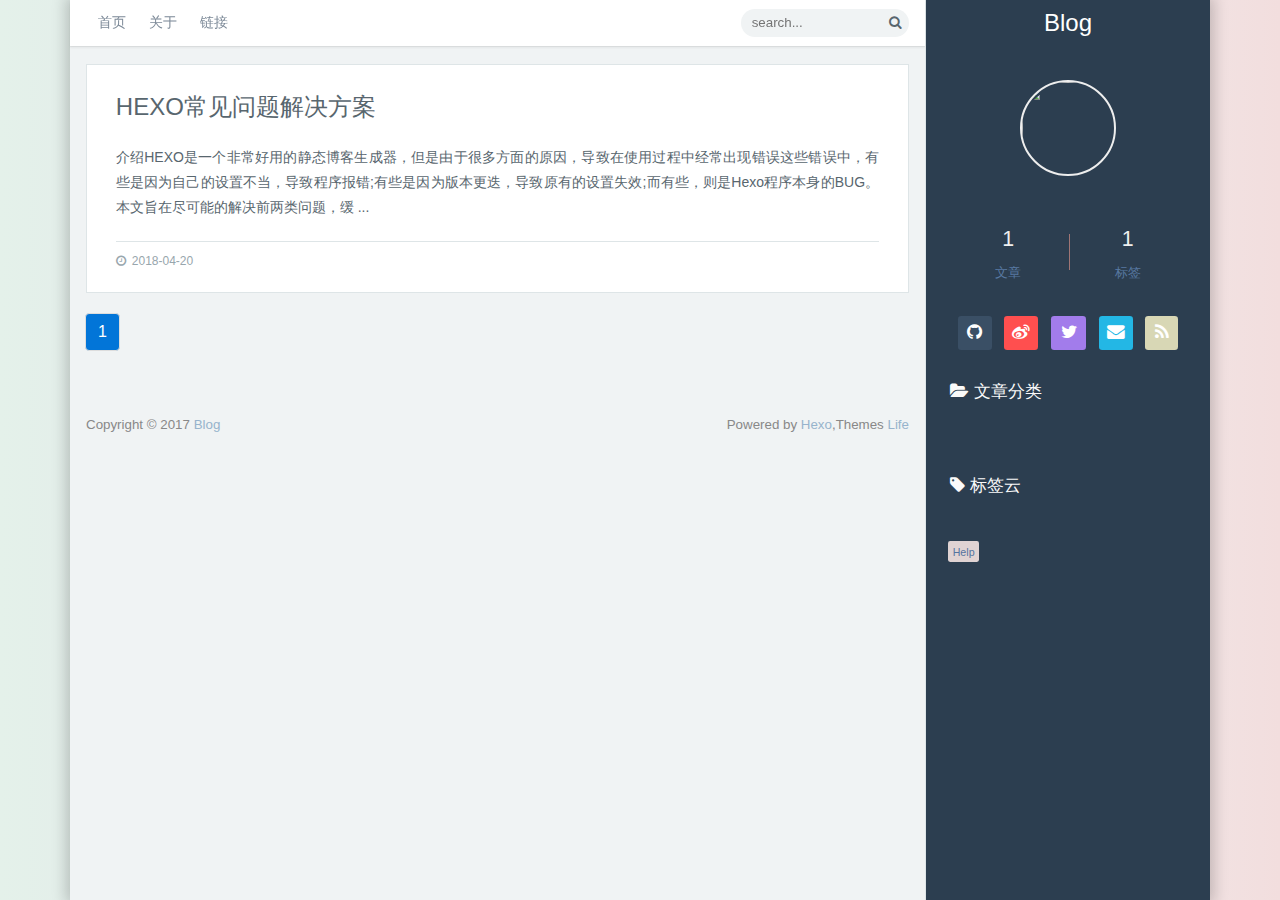
==== commit 26910649: "blog update" ====
--- a/archives/index.html
+++ b/archives/index.html
@@ -120,17 +120,17 @@
     
 
     <div class="blog-post-block-padding">
-        <a href="/2018/04/20/hello-world/">Hello World</a>
+        <a href="/2018/04/20/TaiChi/">HEXO常见问题解决方案</a>
         <section>
             
                 
-                Welcome to Hexo! This is your very first post. Check documentation for more info. If you get any problems when using Hexo, you can
+                介绍HEXO是一个非常好用的静态博客生成器，但是由于很多方面的原因，导致在使用过程中经常出现错误这些错误中，有些是因为自己的设置不当，导致程序报错;有些是因为版本更迭，导致原有的设置失效;而有些，则是Hexo程序本身的BUG。本文旨在尽可能的解决前两类问题，缓
                 ...
             
         </section>
         <footer>
         
-            <time datetime="2018-04-20T10:53:10.125Z"><i class="fa fa-clock-o"></i>2018-04-20</time>
+            <time datetime="2018-04-20T14:29:12.000Z"><i class="fa fa-clock-o"></i>2018-04-20</time>
         
         
         
@@ -161,7 +161,7 @@
                 <a href="">Blog</a>
             </div>
             <div class="blog-sidebar-logo">
-                <img src="http://dl.weic96.cn/logo.png">
+                <img src="https://i.endpot.com/dt/7SL7W/2.jpg">
             </div>
             <div class="blog-sidebar-count blog-sidebar-padding">
                 <div class="blog-sidebar-count-left">
@@ -169,7 +169,7 @@
                     <span class="blog-sidebar-count-span">文章</span>
                 </div>
                 <div class="blog-sidebar-count-right">
-                    <p class="blog-sidebar-count-p">0</p>
+                    <p class="blog-sidebar-count-p">1</p>
                     <span class="blog-sidebar-count-span">标签</span>
                 </div>
                 <div style="clear: both;"></div>
@@ -193,6 +193,10 @@
             <div class="blog-sidebar-tags">
                 <h4 class="blog-sidebar-h4"><i class="fa fa-tag"></i>&nbsp;标签云</h4>
                 <ul class="blog-sidebar-tags-ul blog-sidebar-padding">
+                  
+                    
+                      <li><a href="/tags/Help/" class="tag-could" data-toggle="tooltip" data-placement="top" title="Help">Help</a></li>
+                    
                   
                 </ul>
             </div>
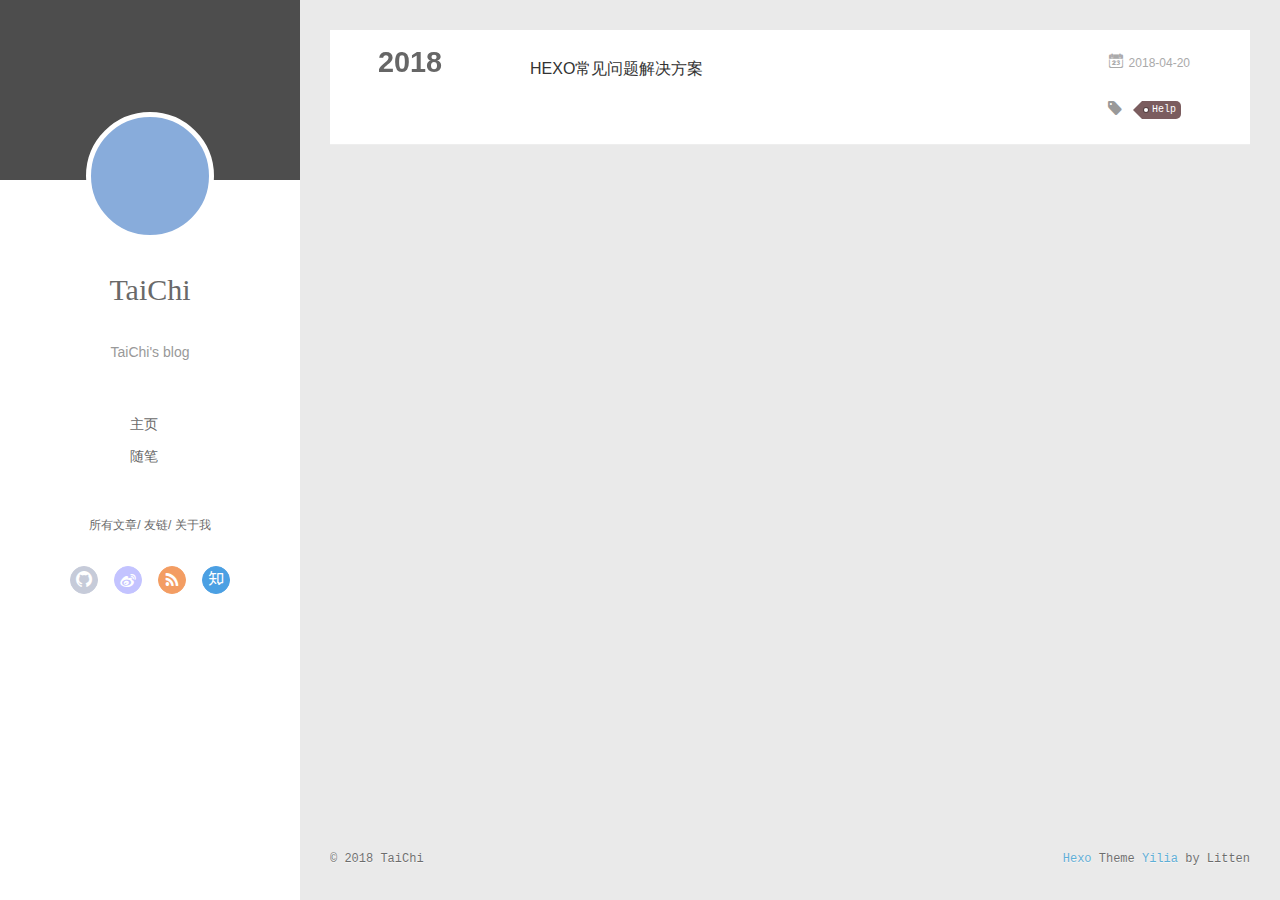
==== commit db585d53: "blog update" ====
--- a/archives/index.html
+++ b/archives/index.html
@@ -1,240 +1,465 @@
-
-
-
-
-  
-
-
-
-
-
-
-
-
-
-
-
-
-<!doctype html>
-<html lang="zh-Hans">
+<!DOCTYPE html>
+<html>
 <head>
-  <meta charset="UTF-8">
-  <meta http-equiv="X-UA-Compatible" content="IE=edge, chrome=1">
+  <meta charset="utf-8">
+  
   <meta name="renderer" content="webkit">
-  <meta name="viewport" content="width=device-width, initial-scale=1, maximum-scale=1, shrink-to-fit=no", user-scalable=no">
-  <title>ArchivesBlog</title>
-  <link rel="shortcut icon" href="">
-  
-    
-    
-      <link rel="stylesheet" href="/css/bootstrap.min.css">
-    
-      <link rel="stylesheet" href="/css/font-awesome.min.css">
-    
-      <link rel="stylesheet" href="/css/atom-one-dark.css">
-    
-      <link rel="stylesheet" href="/css/jquery.fancybox.css">
-    
-      <link rel="stylesheet" href="/css/nprogress.min.css">
-    
-      <link rel="stylesheet" href="/css/valine.css">
-    
-      <link rel="stylesheet" href="/css/life.css">
-    
-  
-
-  
-
-  <!-- jQuery first, then Tether, then Bootstrap JS. -->
-  
-  
-  
-    <script src="/js/jquery-2.2.4.min.js"></script>
-  
-    <script src="https://cdn1.lncld.net/static/js/3.1.0/av-min.js"></script>
-  
-    <script src="/js/jquery.pjax.js"></script>
-  
-    <script src="/js/nprogress.min.js"></script>
-  
-    <script src="/js/tether.min.js"></script>
-  
-    <script src="/js/bootstrap.min.js"></script>
-  
-    <script src="/js/highlight.min.js"></script>
-  
-    <script src="/js/highlightjs-line-numbers.min.js"></script>
-  
-    <script src="/js/jquery.fancybox.js"></script>
-  
-    <script src="/js/jquery.qrcode.min.js"></script>
-  
-    <script src="/js/Valine.min.js"></script>
-  
-  
+  <meta http-equiv="X-UA-Compatible" content="IE=edge" >
+  <link rel="dns-prefetch" href="http://yoursite.com">
+  <title>Archives | Blog</title>
+  <meta name="viewport" content="width=device-width, initial-scale=1, maximum-scale=1">
+  <meta name="description" content="TaiChi&apos;s blog">
+<meta property="og:type" content="website">
+<meta property="og:title" content="Blog">
+<meta property="og:url" content="http://yoursite.com/archives/index.html">
+<meta property="og:site_name" content="Blog">
+<meta property="og:description" content="TaiChi&apos;s blog">
+<meta property="og:locale" content="zh-Hans">
+<meta name="twitter:card" content="summary">
+<meta name="twitter:title" content="Blog">
+<meta name="twitter:description" content="TaiChi&apos;s blog">
+  
+    <link rel="alternative" href="/atom.xml" title="Blog" type="application/atom+xml">
+  
+  
+    <link rel="icon" href="/favicon.png">
+  
+  <link rel="stylesheet" type="text/css" href="/./main.0cf68a.css">
+  <style type="text/css">
+  
+    #container.show {
+      background: linear-gradient(200deg,#a0cfe4,#e8c37e);
+    }
+  </style>
+  
+
+  
+
 </head>
+
 <body>
-<script>AV.init({appId:'',appKey:''});</script>
-<script type="text/javascript">
-      var config = {
-            ClasS: 'Counter',
-            el:'.views',
-            elP: '.views-post'
-      }
+  <div id="container" q-class="show:isCtnShow">
+    <canvas id="anm-canvas" class="anm-canvas"></canvas>
+    <div class="left-col" q-class="show:isShow">
+      
+<div class="overlay" style="background: #4d4d4d"></div>
+<div class="intrude-less">
+	<header id="header" class="inner">
+		<a href="/" class="profilepic">
+			<img src="" class="js-avatar">
+		</a>
+		<hgroup>
+		  <h1 class="header-author"><a href="/">TaiChi</a></h1>
+		</hgroup>
+		
+		<p class="header-subtitle">TaiChi&#39;s blog</p>
+		
+
+		<nav class="header-menu">
+			<ul>
+			
+				<li><a href="/">主页</a></li>
+	        
+				<li><a href="/tags/随笔/">随笔</a></li>
+	        
+			</ul>
+		</nav>
+		<nav class="header-smart-menu">
+    		
+    			
+    			<a q-on="click: openSlider(e, 'innerArchive')" href="javascript:void(0)">所有文章</a>
+    			
+            
+    			
+    			<a q-on="click: openSlider(e, 'friends')" href="javascript:void(0)">友链</a>
+    			
+            
+    			
+    			<a q-on="click: openSlider(e, 'aboutme')" href="javascript:void(0)">关于我</a>
+    			
+            
+		</nav>
+		<nav class="header-nav">
+			<div class="social">
+				
+					<a class="github" target="_blank" href="#" title="github"><i class="icon-github"></i></a>
+		        
+					<a class="weibo" target="_blank" href="#" title="weibo"><i class="icon-weibo"></i></a>
+		        
+					<a class="rss" target="_blank" href="#" title="rss"><i class="icon-rss"></i></a>
+		        
+					<a class="zhihu" target="_blank" href="#" title="zhihu"><i class="icon-zhihu"></i></a>
+		        
+			</div>
+		</nav>
+	</header>		
+</div>
+
+    </div>
+    <div class="mid-col" q-class="show:isShow,hide:isShow|isFalse">
+      
+<nav id="mobile-nav">
+  	<div class="overlay js-overlay" style="background: #4d4d4d"></div>
+	<div class="btnctn js-mobile-btnctn">
+  		<div class="slider-trigger list" q-on="click: openSlider(e)"><i class="icon icon-sort"></i></div>
+	</div>
+	<div class="intrude-less">
+		<header id="header" class="inner">
+			<div class="profilepic">
+				<img src="" class="js-avatar">
+			</div>
+			<hgroup>
+			  <h1 class="header-author js-header-author">TaiChi</h1>
+			</hgroup>
+			
+			<p class="header-subtitle"><i class="icon icon-quo-left"></i>TaiChi&#39;s blog<i class="icon icon-quo-right"></i></p>
+			
+			
+			
+				
+			
+				
+			
+			
+			
+			<nav class="header-nav">
+				<div class="social">
+					
+						<a class="github" target="_blank" href="#" title="github"><i class="icon-github"></i></a>
+			        
+						<a class="weibo" target="_blank" href="#" title="weibo"><i class="icon-weibo"></i></a>
+			        
+						<a class="rss" target="_blank" href="#" title="rss"><i class="icon-rss"></i></a>
+			        
+						<a class="zhihu" target="_blank" href="#" title="zhihu"><i class="icon-zhihu"></i></a>
+			        
+				</div>
+			</nav>
+
+			<nav class="header-menu js-header-menu">
+				<ul style="width: 50%">
+				
+				
+					<li style="width: 50%"><a href="/">主页</a></li>
+		        
+					<li style="width: 50%"><a href="/tags/随笔/">随笔</a></li>
+		        
+				</ul>
+			</nav>
+		</header>				
+	</div>
+	<div class="mobile-mask" style="display:none" q-show="isShow"></div>
+</nav>
+
+      <div id="wrapper" class="body-wrap">
+        <div class="menu-l">
+          <div class="canvas-wrap">
+            <canvas data-colors="#eaeaea" data-sectionHeight="100" data-contentId="js-content" id="myCanvas1" class="anm-canvas"></canvas>
+          </div>
+          <div id="js-content" class="content-ll">
+            
+  
+  
+    
+    
+      
+      
+      <section class="archives-wrap">
+        <div class="archive-year-wrap">
+          <a href="/archives/2018" class="archive-year">2018</a>
+        </div>
+        <div class="archives">
+    
+    <article class="archive-article archive-type-post">
+  <div class="archive-article-inner">
+    <header class="archive-article-header">
+      	<div class="article-meta">
+	      	<a href="/2018/04/20/TaiChi/" class="archive-article-date">
+  	<time datetime="2018-04-20T14:29:12.000Z" itemprop="datePublished"><i class="icon-calendar icon"></i>2018-04-20</time>
+</a>
+        </div>
+    	 
+  
+    <h1 itemprop="name">
+      <a class="archive-article-title" href="/2018/04/20/TaiChi/">HEXO常见问题解决方案</a>
+    </h1>
+  
+
+        <div class="article-info info-on-right">
+          
+	<div class="article-tag tagcloud">
+		<i class="icon-price-tags icon"></i>
+		<ul class="article-tag-list">
+			 
+        		<li class="article-tag-list-item">
+        			<a href="javascript:void(0)" class="js-tag article-tag-list-link color5">Help</a>
+        		</li>
+      		
+		</ul>
+	</div>
+
+          
+
+        </div>
+        <div class="clearfix"></div>
+    </header>
+  </div>
+</article>
+  
+  
+    </div></section>
+  
+
+    
+
+
+          </div>
+        </div>
+      </div>
+      <footer id="footer">
+  <div class="outer">
+    <div id="footer-info">
+    	<div class="footer-left">
+    		&copy; 2018 TaiChi
+    	</div>
+      	<div class="footer-right">
+      		<a href="http://hexo.io/" target="_blank">Hexo</a>  Theme <a href="https://github.com/litten/hexo-theme-yilia" target="_blank">Yilia</a> by Litten
+      	</div>
+    </div>
+  </div>
+</footer>
+    </div>
+    <script>
+	var yiliaConfig = {
+		mathjax: false,
+		isHome: false,
+		isPost: false,
+		isArchive: true,
+		isTag: false,
+		isCategory: false,
+		open_in_new: false,
+		toc_hide_index: true,
+		root: "/",
+		innerArchive: true,
+		showTags: false
+	}
 </script>
-<div class="container">
-    <div class="row blog-box-shadow">
-        <!--博客主栏开始-->
-        <div class="col-xl-9 col-lg-12 blog-main" id="pjax-box">
-            <header class="blog-header">
-                <a href="http://yoursite.com" class="blog-header-mobile-title">Blog</a>
-                <a href="javascript:;" class="blog-header-navbar-btn"><i class="fa fa-bars"></i></a>
-                <nav class="blog-header-navbar blog-header-fixed">
-                    <ul class="blog-navbar-links">
-                        
-                          <li class="blog-nav-item"><a href="/" class="transition">首页</a></li>
-                        
-                          <li class="blog-nav-item"><a href="/about/" class="transition">关于</a></li>
-                        
-                          <li class="blog-nav-item"><a href="/links/" class="transition">链接</a></li>
-                        
-                        <div class="blog-navbar-right">
-                            <form action="">
-                                <div class="input-group">
-                                    <input type="text" class="blog-header-search" placeholder="search...">
-                                    <buttn type="submit" class="blog-header-search-btn"><i class="fa fa-search"></i></buttn>
-                                </div>
-                            </form>
-                        </div>
-                    </ul>
-                </nav>
-            </header>
-                
-<div class="blog-main-post">
-	<div class="index-post-br"></div>
-  
-
-
-
-<article class="blog-post-block">
-    
-
-    <div class="blog-post-block-padding">
-        <a href="/2018/04/20/TaiChi/">HEXO常见问题解决方案</a>
-        <section>
+
+<script>!function(t){function n(e){if(r[e])return r[e].exports;var i=r[e]={exports:{},id:e,loaded:!1};return t[e].call(i.exports,i,i.exports,n),i.loaded=!0,i.exports}var r={};n.m=t,n.c=r,n.p="./",n(0)}([function(t,n,r){r(195),t.exports=r(191)},function(t,n,r){var e=r(3),i=r(52),o=r(27),u=r(28),c=r(53),f="prototype",a=function(t,n,r){var s,l,h,v,p=t&a.F,d=t&a.G,y=t&a.S,g=t&a.P,b=t&a.B,m=d?e:y?e[n]||(e[n]={}):(e[n]||{})[f],x=d?i:i[n]||(i[n]={}),w=x[f]||(x[f]={});d&&(r=n);for(s in r)l=!p&&m&&void 0!==m[s],h=(l?m:r)[s],v=b&&l?c(h,e):g&&"function"==typeof h?c(Function.call,h):h,m&&u(m,s,h,t&a.U),x[s]!=h&&o(x,s,v),g&&w[s]!=h&&(w[s]=h)};e.core=i,a.F=1,a.G=2,a.S=4,a.P=8,a.B=16,a.W=32,a.U=64,a.R=128,t.exports=a},function(t,n,r){var e=r(6);t.exports=function(t){if(!e(t))throw TypeError(t+" is not an object!");return t}},function(t,n){var r=t.exports="undefined"!=typeof window&&window.Math==Math?window:"undefined"!=typeof self&&self.Math==Math?self:Function("return this")();"number"==typeof __g&&(__g=r)},function(t,n){t.exports=function(t){try{return!!t()}catch(t){return!0}}},function(t,n){var r=t.exports="undefined"!=typeof window&&window.Math==Math?window:"undefined"!=typeof self&&self.Math==Math?self:Function("return this")();"number"==typeof __g&&(__g=r)},function(t,n){t.exports=function(t){return"object"==typeof t?null!==t:"function"==typeof t}},function(t,n,r){var e=r(126)("wks"),i=r(76),o=r(3).Symbol,u="function"==typeof o;(t.exports=function(t){return e[t]||(e[t]=u&&o[t]||(u?o:i)("Symbol."+t))}).store=e},function(t,n){var r={}.hasOwnProperty;t.exports=function(t,n){return r.call(t,n)}},function(t,n,r){var e=r(94),i=r(33);t.exports=function(t){return e(i(t))}},function(t,n,r){t.exports=!r(4)(function(){return 7!=Object.defineProperty({},"a",{get:function(){return 7}}).a})},function(t,n,r){var e=r(2),i=r(167),o=r(50),u=Object.defineProperty;n.f=r(10)?Object.defineProperty:function(t,n,r){if(e(t),n=o(n,!0),e(r),i)try{return u(t,n,r)}catch(t){}if("get"in r||"set"in r)throw TypeError("Accessors not supported!");return"value"in r&&(t[n]=r.value),t}},function(t,n,r){t.exports=!r(18)(function(){return 7!=Object.defineProperty({},"a",{get:function(){return 7}}).a})},function(t,n,r){var e=r(14),i=r(22);t.exports=r(12)?function(t,n,r){return e.f(t,n,i(1,r))}:function(t,n,r){return t[n]=r,t}},function(t,n,r){var e=r(20),i=r(58),o=r(42),u=Object.defineProperty;n.f=r(12)?Object.defineProperty:function(t,n,r){if(e(t),n=o(n,!0),e(r),i)try{return u(t,n,r)}catch(t){}if("get"in r||"set"in r)throw TypeError("Accessors not supported!");return"value"in r&&(t[n]=r.value),t}},function(t,n,r){var e=r(40)("wks"),i=r(23),o=r(5).Symbol,u="function"==typeof o;(t.exports=function(t){return e[t]||(e[t]=u&&o[t]||(u?o:i)("Symbol."+t))}).store=e},function(t,n,r){var e=r(67),i=Math.min;t.exports=function(t){return t>0?i(e(t),9007199254740991):0}},function(t,n,r){var e=r(46);t.exports=function(t){return Object(e(t))}},function(t,n){t.exports=function(t){try{return!!t()}catch(t){return!0}}},function(t,n,r){var e=r(63),i=r(34);t.exports=Object.keys||function(t){return e(t,i)}},function(t,n,r){var e=r(21);t.exports=function(t){if(!e(t))throw TypeError(t+" is not an object!");return t}},function(t,n){t.exports=function(t){return"object"==typeof t?null!==t:"function"==typeof t}},function(t,n){t.exports=function(t,n){return{enumerable:!(1&t),configurable:!(2&t),writable:!(4&t),value:n}}},function(t,n){var r=0,e=Math.random();t.exports=function(t){return"Symbol(".concat(void 0===t?"":t,")_",(++r+e).toString(36))}},function(t,n){var r={}.hasOwnProperty;t.exports=function(t,n){return r.call(t,n)}},function(t,n){var r=t.exports={version:"2.4.0"};"number"==typeof __e&&(__e=r)},function(t,n){t.exports=function(t){if("function"!=typeof t)throw TypeError(t+" is not a function!");return t}},function(t,n,r){var e=r(11),i=r(66);t.exports=r(10)?function(t,n,r){return e.f(t,n,i(1,r))}:function(t,n,r){return t[n]=r,t}},function(t,n,r){var e=r(3),i=r(27),o=r(24),u=r(76)("src"),c="toString",f=Function[c],a=(""+f).split(c);r(52).inspectSource=function(t){return f.call(t)},(t.exports=function(t,n,r,c){var f="function"==typeof r;f&&(o(r,"name")||i(r,"name",n)),t[n]!==r&&(f&&(o(r,u)||i(r,u,t[n]?""+t[n]:a.join(String(n)))),t===e?t[n]=r:c?t[n]?t[n]=r:i(t,n,r):(delete t[n],i(t,n,r)))})(Function.prototype,c,function(){return"function"==typeof this&&this[u]||f.call(this)})},function(t,n,r){var e=r(1),i=r(4),o=r(46),u=function(t,n,r,e){var i=String(o(t)),u="<"+n;return""!==r&&(u+=" "+r+'="'+String(e).replace(/"/g,"&quot;")+'"'),u+">"+i+"</"+n+">"};t.exports=function(t,n){var r={};r[t]=n(u),e(e.P+e.F*i(function(){var n=""[t]('"');return n!==n.toLowerCase()||n.split('"').length>3}),"String",r)}},function(t,n,r){var e=r(115),i=r(46);t.exports=function(t){return e(i(t))}},function(t,n,r){var e=r(116),i=r(66),o=r(30),u=r(50),c=r(24),f=r(167),a=Object.getOwnPropertyDescriptor;n.f=r(10)?a:function(t,n){if(t=o(t),n=u(n,!0),f)try{return a(t,n)}catch(t){}if(c(t,n))return i(!e.f.call(t,n),t[n])}},function(t,n,r){var e=r(24),i=r(17),o=r(145)("IE_PROTO"),u=Object.prototype;t.exports=Object.getPrototypeOf||function(t){return t=i(t),e(t,o)?t[o]:"function"==typeof t.constructor&&t instanceof t.constructor?t.constructor.prototype:t instanceof Object?u:null}},function(t,n){t.exports=function(t){if(void 0==t)throw TypeError("Can't call method on  "+t);return t}},function(t,n){t.exports="constructor,hasOwnProperty,isPrototypeOf,propertyIsEnumerable,toLocaleString,toString,valueOf".split(",")},function(t,n){t.exports={}},function(t,n){t.exports=!0},function(t,n){n.f={}.propertyIsEnumerable},function(t,n,r){var e=r(14).f,i=r(8),o=r(15)("toStringTag");t.exports=function(t,n,r){t&&!i(t=r?t:t.prototype,o)&&e(t,o,{configurable:!0,value:n})}},function(t,n,r){var e=r(40)("keys"),i=r(23);t.exports=function(t){return e[t]||(e[t]=i(t))}},function(t,n,r){var e=r(5),i="__core-js_shared__",o=e[i]||(e[i]={});t.exports=function(t){return o[t]||(o[t]={})}},function(t,n){var r=Math.ceil,e=Math.floor;t.exports=function(t){return isNaN(t=+t)?0:(t>0?e:r)(t)}},function(t,n,r){var e=r(21);t.exports=function(t,n){if(!e(t))return t;var r,i;if(n&&"function"==typeof(r=t.toString)&&!e(i=r.call(t)))return i;if("function"==typeof(r=t.valueOf)&&!e(i=r.call(t)))return i;if(!n&&"function"==typeof(r=t.toString)&&!e(i=r.call(t)))return i;throw TypeError("Can't convert object to primitive value")}},function(t,n,r){var e=r(5),i=r(25),o=r(36),u=r(44),c=r(14).f;t.exports=function(t){var n=i.Symbol||(i.Symbol=o?{}:e.Symbol||{});"_"==t.charAt(0)||t in n||c(n,t,{value:u.f(t)})}},function(t,n,r){n.f=r(15)},function(t,n){var r={}.toString;t.exports=function(t){return r.call(t).slice(8,-1)}},function(t,n){t.exports=function(t){if(void 0==t)throw TypeError("Can't call method on  "+t);return t}},function(t,n,r){var e=r(4);t.exports=function(t,n){return!!t&&e(function(){n?t.call(null,function(){},1):t.call(null)})}},function(t,n,r){var e=r(53),i=r(115),o=r(17),u=r(16),c=r(203);t.exports=function(t,n){var r=1==t,f=2==t,a=3==t,s=4==t,l=6==t,h=5==t||l,v=n||c;return function(n,c,p){for(var d,y,g=o(n),b=i(g),m=e(c,p,3),x=u(b.length),w=0,S=r?v(n,x):f?v(n,0):void 0;x>w;w++)if((h||w in b)&&(d=b[w],y=m(d,w,g),t))if(r)S[w]=y;else if(y)switch(t){case 3:return!0;case 5:return d;case 6:return w;case 2:S.push(d)}else if(s)return!1;return l?-1:a||s?s:S}}},function(t,n,r){var e=r(1),i=r(52),o=r(4);t.exports=function(t,n){var r=(i.Object||{})[t]||Object[t],u={};u[t]=n(r),e(e.S+e.F*o(function(){r(1)}),"Object",u)}},function(t,n,r){var e=r(6);t.exports=function(t,n){if(!e(t))return t;var r,i;if(n&&"function"==typeof(r=t.toString)&&!e(i=r.call(t)))return i;if("function"==typeof(r=t.valueOf)&&!e(i=r.call(t)))return i;if(!n&&"function"==typeof(r=t.toString)&&!e(i=r.call(t)))return i;throw TypeError("Can't convert object to primitive value")}},function(t,n,r){var e=r(5),i=r(25),o=r(91),u=r(13),c="prototype",f=function(t,n,r){var a,s,l,h=t&f.F,v=t&f.G,p=t&f.S,d=t&f.P,y=t&f.B,g=t&f.W,b=v?i:i[n]||(i[n]={}),m=b[c],x=v?e:p?e[n]:(e[n]||{})[c];v&&(r=n);for(a in r)(s=!h&&x&&void 0!==x[a])&&a in b||(l=s?x[a]:r[a],b[a]=v&&"function"!=typeof x[a]?r[a]:y&&s?o(l,e):g&&x[a]==l?function(t){var n=function(n,r,e){if(this instanceof t){switch(arguments.length){case 0:return new t;case 1:return new t(n);case 2:return new t(n,r)}return new t(n,r,e)}return t.apply(this,arguments)};return n[c]=t[c],n}(l):d&&"function"==typeof l?o(Function.call,l):l,d&&((b.virtual||(b.virtual={}))[a]=l,t&f.R&&m&&!m[a]&&u(m,a,l)))};f.F=1,f.G=2,f.S=4,f.P=8,f.B=16,f.W=32,f.U=64,f.R=128,t.exports=f},function(t,n){var r=t.exports={version:"2.4.0"};"number"==typeof __e&&(__e=r)},function(t,n,r){var e=r(26);t.exports=function(t,n,r){if(e(t),void 0===n)return t;switch(r){case 1:return function(r){return t.call(n,r)};case 2:return function(r,e){return t.call(n,r,e)};case 3:return function(r,e,i){return t.call(n,r,e,i)}}return function(){return t.apply(n,arguments)}}},function(t,n,r){var e=r(183),i=r(1),o=r(126)("metadata"),u=o.store||(o.store=new(r(186))),c=function(t,n,r){var i=u.get(t);if(!i){if(!r)return;u.set(t,i=new e)}var o=i.get(n);if(!o){if(!r)return;i.set(n,o=new e)}return o},f=function(t,n,r){var e=c(n,r,!1);return void 0!==e&&e.has(t)},a=function(t,n,r){var e=c(n,r,!1);return void 0===e?void 0:e.get(t)},s=function(t,n,r,e){c(r,e,!0).set(t,n)},l=function(t,n){var r=c(t,n,!1),e=[];return r&&r.forEach(function(t,n){e.push(n)}),e},h=function(t){return void 0===t||"symbol"==typeof t?t:String(t)},v=function(t){i(i.S,"Reflect",t)};t.exports={store:u,map:c,has:f,get:a,set:s,keys:l,key:h,exp:v}},function(t,n,r){"use strict";if(r(10)){var e=r(69),i=r(3),o=r(4),u=r(1),c=r(127),f=r(152),a=r(53),s=r(68),l=r(66),h=r(27),v=r(73),p=r(67),d=r(16),y=r(75),g=r(50),b=r(24),m=r(180),x=r(114),w=r(6),S=r(17),_=r(137),O=r(70),E=r(32),P=r(71).f,j=r(154),F=r(76),M=r(7),A=r(48),N=r(117),T=r(146),I=r(155),k=r(80),L=r(123),R=r(74),C=r(130),D=r(160),U=r(11),W=r(31),G=U.f,B=W.f,V=i.RangeError,z=i.TypeError,q=i.Uint8Array,K="ArrayBuffer",J="Shared"+K,Y="BYTES_PER_ELEMENT",H="prototype",$=Array[H],X=f.ArrayBuffer,Q=f.DataView,Z=A(0),tt=A(2),nt=A(3),rt=A(4),et=A(5),it=A(6),ot=N(!0),ut=N(!1),ct=I.values,ft=I.keys,at=I.entries,st=$.lastIndexOf,lt=$.reduce,ht=$.reduceRight,vt=$.join,pt=$.sort,dt=$.slice,yt=$.toString,gt=$.toLocaleString,bt=M("iterator"),mt=M("toStringTag"),xt=F("typed_constructor"),wt=F("def_constructor"),St=c.CONSTR,_t=c.TYPED,Ot=c.VIEW,Et="Wrong length!",Pt=A(1,function(t,n){return Tt(T(t,t[wt]),n)}),jt=o(function(){return 1===new q(new Uint16Array([1]).buffer)[0]}),Ft=!!q&&!!q[H].set&&o(function(){new q(1).set({})}),Mt=function(t,n){if(void 0===t)throw z(Et);var r=+t,e=d(t);if(n&&!m(r,e))throw V(Et);return e},At=function(t,n){var r=p(t);if(r<0||r%n)throw V("Wrong offset!");return r},Nt=function(t){if(w(t)&&_t in t)return t;throw z(t+" is not a typed array!")},Tt=function(t,n){if(!(w(t)&&xt in t))throw z("It is not a typed array constructor!");return new t(n)},It=function(t,n){return kt(T(t,t[wt]),n)},kt=function(t,n){for(var r=0,e=n.length,i=Tt(t,e);e>r;)i[r]=n[r++];return i},Lt=function(t,n,r){G(t,n,{get:function(){return this._d[r]}})},Rt=function(t){var n,r,e,i,o,u,c=S(t),f=arguments.length,s=f>1?arguments[1]:void 0,l=void 0!==s,h=j(c);if(void 0!=h&&!_(h)){for(u=h.call(c),e=[],n=0;!(o=u.next()).done;n++)e.push(o.value);c=e}for(l&&f>2&&(s=a(s,arguments[2],2)),n=0,r=d(c.length),i=Tt(this,r);r>n;n++)i[n]=l?s(c[n],n):c[n];return i},Ct=function(){for(var t=0,n=arguments.length,r=Tt(this,n);n>t;)r[t]=arguments[t++];return r},Dt=!!q&&o(function(){gt.call(new q(1))}),Ut=function(){return gt.apply(Dt?dt.call(Nt(this)):Nt(this),arguments)},Wt={copyWithin:function(t,n){return D.call(Nt(this),t,n,arguments.length>2?arguments[2]:void 0)},every:function(t){return rt(Nt(this),t,arguments.length>1?arguments[1]:void 0)},fill:function(t){return C.apply(Nt(this),arguments)},filter:function(t){return It(this,tt(Nt(this),t,arguments.length>1?arguments[1]:void 0))},find:function(t){return et(Nt(this),t,arguments.length>1?arguments[1]:void 0)},findIndex:function(t){return it(Nt(this),t,arguments.length>1?arguments[1]:void 0)},forEach:function(t){Z(Nt(this),t,arguments.length>1?arguments[1]:void 0)},indexOf:function(t){return ut(Nt(this),t,arguments.length>1?arguments[1]:void 0)},includes:function(t){return ot(Nt(this),t,arguments.length>1?arguments[1]:void 0)},join:function(t){return vt.apply(Nt(this),arguments)},lastIndexOf:function(t){return st.apply(Nt(this),arguments)},map:function(t){return Pt(Nt(this),t,arguments.length>1?arguments[1]:void 0)},reduce:function(t){return lt.apply(Nt(this),arguments)},reduceRight:function(t){return ht.apply(Nt(this),arguments)},reverse:function(){for(var t,n=this,r=Nt(n).length,e=Math.floor(r/2),i=0;i<e;)t=n[i],n[i++]=n[--r],n[r]=t;return n},some:function(t){return nt(Nt(this),t,arguments.length>1?arguments[1]:void 0)},sort:function(t){return pt.call(Nt(this),t)},subarray:function(t,n){var r=Nt(this),e=r.length,i=y(t,e);return new(T(r,r[wt]))(r.buffer,r.byteOffset+i*r.BYTES_PER_ELEMENT,d((void 0===n?e:y(n,e))-i))}},Gt=function(t,n){return It(this,dt.call(Nt(this),t,n))},Bt=function(t){Nt(this);var n=At(arguments[1],1),r=this.length,e=S(t),i=d(e.length),o=0;if(i+n>r)throw V(Et);for(;o<i;)this[n+o]=e[o++]},Vt={entries:function(){return at.call(Nt(this))},keys:function(){return ft.call(Nt(this))},values:function(){return ct.call(Nt(this))}},zt=function(t,n){return w(t)&&t[_t]&&"symbol"!=typeof n&&n in t&&String(+n)==String(n)},qt=function(t,n){return zt(t,n=g(n,!0))?l(2,t[n]):B(t,n)},Kt=function(t,n,r){return!(zt(t,n=g(n,!0))&&w(r)&&b(r,"value"))||b(r,"get")||b(r,"set")||r.configurable||b(r,"writable")&&!r.writable||b(r,"enumerable")&&!r.enumerable?G(t,n,r):(t[n]=r.value,t)};St||(W.f=qt,U.f=Kt),u(u.S+u.F*!St,"Object",{getOwnPropertyDescriptor:qt,defineProperty:Kt}),o(function(){yt.call({})})&&(yt=gt=function(){return vt.call(this)});var Jt=v({},Wt);v(Jt,Vt),h(Jt,bt,Vt.values),v(Jt,{slice:Gt,set:Bt,constructor:function(){},toString:yt,toLocaleString:Ut}),Lt(Jt,"buffer","b"),Lt(Jt,"byteOffset","o"),Lt(Jt,"byteLength","l"),Lt(Jt,"length","e"),G(Jt,mt,{get:function(){return this[_t]}}),t.exports=function(t,n,r,f){f=!!f;var a=t+(f?"Clamped":"")+"Array",l="Uint8Array"!=a,v="get"+t,p="set"+t,y=i[a],g=y||{},b=y&&E(y),m=!y||!c.ABV,S={},_=y&&y[H],j=function(t,r){var e=t._d;return e.v[v](r*n+e.o,jt)},F=function(t,r,e){var i=t._d;f&&(e=(e=Math.round(e))<0?0:e>255?255:255&e),i.v[p](r*n+i.o,e,jt)},M=function(t,n){G(t,n,{get:function(){return j(this,n)},set:function(t){return F(this,n,t)},enumerable:!0})};m?(y=r(function(t,r,e,i){s(t,y,a,"_d");var o,u,c,f,l=0,v=0;if(w(r)){if(!(r instanceof X||(f=x(r))==K||f==J))return _t in r?kt(y,r):Rt.call(y,r);o=r,v=At(e,n);var p=r.byteLength;if(void 0===i){if(p%n)throw V(Et);if((u=p-v)<0)throw V(Et)}else if((u=d(i)*n)+v>p)throw V(Et);c=u/n}else c=Mt(r,!0),u=c*n,o=new X(u);for(h(t,"_d",{b:o,o:v,l:u,e:c,v:new Q(o)});l<c;)M(t,l++)}),_=y[H]=O(Jt),h(_,"constructor",y)):L(function(t){new y(null),new y(t)},!0)||(y=r(function(t,r,e,i){s(t,y,a);var o;return w(r)?r instanceof X||(o=x(r))==K||o==J?void 0!==i?new g(r,At(e,n),i):void 0!==e?new g(r,At(e,n)):new g(r):_t in r?kt(y,r):Rt.call(y,r):new g(Mt(r,l))}),Z(b!==Function.prototype?P(g).concat(P(b)):P(g),function(t){t in y||h(y,t,g[t])}),y[H]=_,e||(_.constructor=y));var A=_[bt],N=!!A&&("values"==A.name||void 0==A.name),T=Vt.values;h(y,xt,!0),h(_,_t,a),h(_,Ot,!0),h(_,wt,y),(f?new y(1)[mt]==a:mt in _)||G(_,mt,{get:function(){return a}}),S[a]=y,u(u.G+u.W+u.F*(y!=g),S),u(u.S,a,{BYTES_PER_ELEMENT:n,from:Rt,of:Ct}),Y in _||h(_,Y,n),u(u.P,a,Wt),R(a),u(u.P+u.F*Ft,a,{set:Bt}),u(u.P+u.F*!N,a,Vt),u(u.P+u.F*(_.toString!=yt),a,{toString:yt}),u(u.P+u.F*o(function(){new y(1).slice()}),a,{slice:Gt}),u(u.P+u.F*(o(function(){return[1,2].toLocaleString()!=new y([1,2]).toLocaleString()})||!o(function(){_.toLocaleString.call([1,2])})),a,{toLocaleString:Ut}),k[a]=N?A:T,e||N||h(_,bt,T)}}else t.exports=function(){}},function(t,n){var r={}.toString;t.exports=function(t){return r.call(t).slice(8,-1)}},function(t,n,r){var e=r(21),i=r(5).document,o=e(i)&&e(i.createElement);t.exports=function(t){return o?i.createElement(t):{}}},function(t,n,r){t.exports=!r(12)&&!r(18)(function(){return 7!=Object.defineProperty(r(57)("div"),"a",{get:function(){return 7}}).a})},function(t,n,r){"use strict";var e=r(36),i=r(51),o=r(64),u=r(13),c=r(8),f=r(35),a=r(96),s=r(38),l=r(103),h=r(15)("iterator"),v=!([].keys&&"next"in[].keys()),p="keys",d="values",y=function(){return this};t.exports=function(t,n,r,g,b,m,x){a(r,n,g);var w,S,_,O=function(t){if(!v&&t in F)return F[t];switch(t){case p:case d:return function(){return new r(this,t)}}return function(){return new r(this,t)}},E=n+" Iterator",P=b==d,j=!1,F=t.prototype,M=F[h]||F["@@iterator"]||b&&F[b],A=M||O(b),N=b?P?O("entries"):A:void 0,T="Array"==n?F.entries||M:M;if(T&&(_=l(T.call(new t)))!==Object.prototype&&(s(_,E,!0),e||c(_,h)||u(_,h,y)),P&&M&&M.name!==d&&(j=!0,A=function(){return M.call(this)}),e&&!x||!v&&!j&&F[h]||u(F,h,A),f[n]=A,f[E]=y,b)if(w={values:P?A:O(d),keys:m?A:O(p),entries:N},x)for(S in w)S in F||o(F,S,w[S]);else i(i.P+i.F*(v||j),n,w);return w}},function(t,n,r){var e=r(20),i=r(100),o=r(34),u=r(39)("IE_PROTO"),c=function(){},f="prototype",a=function(){var t,n=r(57)("iframe"),e=o.length;for(n.style.display="none",r(93).appendChild(n),n.src="javascript:",t=n.contentWindow.document,t.open(),t.write("<script>document.F=Object<\/script>"),t.close(),a=t.F;e--;)delete a[f][o[e]];return a()};t.exports=Object.create||function(t,n){var r;return null!==t?(c[f]=e(t),r=new c,c[f]=null,r[u]=t):r=a(),void 0===n?r:i(r,n)}},function(t,n,r){var e=r(63),i=r(34).concat("length","prototype");n.f=Object.getOwnPropertyNames||function(t){return e(t,i)}},function(t,n){n.f=Object.getOwnPropertySymbols},function(t,n,r){var e=r(8),i=r(9),o=r(90)(!1),u=r(39)("IE_PROTO");t.exports=function(t,n){var r,c=i(t),f=0,a=[];for(r in c)r!=u&&e(c,r)&&a.push(r);for(;n.length>f;)e(c,r=n[f++])&&(~o(a,r)||a.push(r));return a}},function(t,n,r){t.exports=r(13)},function(t,n,r){var e=r(76)("meta"),i=r(6),o=r(24),u=r(11).f,c=0,f=Object.isExtensible||function(){return!0},a=!r(4)(function(){return f(Object.preventExtensions({}))}),s=function(t){u(t,e,{value:{i:"O"+ ++c,w:{}}})},l=function(t,n){if(!i(t))return"symbol"==typeof t?t:("string"==typeof t?"S":"P")+t;if(!o(t,e)){if(!f(t))return"F";if(!n)return"E";s(t)}return t[e].i},h=function(t,n){if(!o(t,e)){if(!f(t))return!0;if(!n)return!1;s(t)}return t[e].w},v=function(t){return a&&p.NEED&&f(t)&&!o(t,e)&&s(t),t},p=t.exports={KEY:e,NEED:!1,fastKey:l,getWeak:h,onFreeze:v}},function(t,n){t.exports=function(t,n){return{enumerable:!(1&t),configurable:!(2&t),writable:!(4&t),value:n}}},function(t,n){var r=Math.ceil,e=Math.floor;t.exports=function(t){return isNaN(t=+t)?0:(t>0?e:r)(t)}},function(t,n){t.exports=function(t,n,r,e){if(!(t instanceof n)||void 0!==e&&e in t)throw TypeError(r+": incorrect invocation!");return t}},function(t,n){t.exports=!1},function(t,n,r){var e=r(2),i=r(173),o=r(133),u=r(145)("IE_PROTO"),c=function(){},f="prototype",a=function(){var t,n=r(132)("iframe"),e=o.length;for(n.style.display="none",r(135).appendChild(n),n.src="javascript:",t=n.contentWindow.document,t.open(),t.write("<script>document.F=Object<\/script>"),t.close(),a=t.F;e--;)delete a[f][o[e]];return a()};t.exports=Object.create||function(t,n){var r;return null!==t?(c[f]=e(t),r=new c,c[f]=null,r[u]=t):r=a(),void 0===n?r:i(r,n)}},function(t,n,r){var e=r(175),i=r(133).concat("length","prototype");n.f=Object.getOwnPropertyNames||function(t){return e(t,i)}},function(t,n,r){var e=r(175),i=r(133);t.exports=Object.keys||function(t){return e(t,i)}},function(t,n,r){var e=r(28);t.exports=function(t,n,r){for(var i in n)e(t,i,n[i],r);return t}},function(t,n,r){"use strict";var e=r(3),i=r(11),o=r(10),u=r(7)("species");t.exports=function(t){var n=e[t];o&&n&&!n[u]&&i.f(n,u,{configurable:!0,get:function(){return this}})}},function(t,n,r){var e=r(67),i=Math.max,o=Math.min;t.exports=function(t,n){return t=e(t),t<0?i(t+n,0):o(t,n)}},function(t,n){var r=0,e=Math.random();t.exports=function(t){return"Symbol(".concat(void 0===t?"":t,")_",(++r+e).toString(36))}},function(t,n,r){var e=r(33);t.exports=function(t){return Object(e(t))}},function(t,n,r){var e=r(7)("unscopables"),i=Array.prototype;void 0==i[e]&&r(27)(i,e,{}),t.exports=function(t){i[e][t]=!0}},function(t,n,r){var e=r(53),i=r(169),o=r(137),u=r(2),c=r(16),f=r(154),a={},s={},n=t.exports=function(t,n,r,l,h){var v,p,d,y,g=h?function(){return t}:f(t),b=e(r,l,n?2:1),m=0;if("function"!=typeof g)throw TypeError(t+" is not iterable!");if(o(g)){for(v=c(t.length);v>m;m++)if((y=n?b(u(p=t[m])[0],p[1]):b(t[m]))===a||y===s)return y}else for(d=g.call(t);!(p=d.next()).done;)if((y=i(d,b,p.value,n))===a||y===s)return y};n.BREAK=a,n.RETURN=s},function(t,n){t.exports={}},function(t,n,r){var e=r(11).f,i=r(24),o=r(7)("toStringTag");t.exports=function(t,n,r){t&&!i(t=r?t:t.prototype,o)&&e(t,o,{configurable:!0,value:n})}},function(t,n,r){var e=r(1),i=r(46),o=r(4),u=r(150),c="["+u+"]",f="​+",a=RegExp("^"+c+c+"*"),s=RegExp(c+c+"*$"),l=function(t,n,r){var i={},c=o(function(){return!!u[t]()||f[t]()!=f}),a=i[t]=c?n(h):u[t];r&&(i[r]=a),e(e.P+e.F*c,"String",i)},h=l.trim=function(t,n){return t=String(i(t)),1&n&&(t=t.replace(a,"")),2&n&&(t=t.replace(s,"")),t};t.exports=l},function(t,n,r){t.exports={default:r(86),__esModule:!0}},function(t,n,r){t.exports={default:r(87),__esModule:!0}},function(t,n,r){"use strict";function e(t){return t&&t.__esModule?t:{default:t}}n.__esModule=!0;var i=r(84),o=e(i),u=r(83),c=e(u),f="function"==typeof c.default&&"symbol"==typeof o.default?function(t){return typeof t}:function(t){return t&&"function"==typeof c.default&&t.constructor===c.default&&t!==c.default.prototype?"symbol":typeof t};n.default="function"==typeof c.default&&"symbol"===f(o.default)?function(t){return void 0===t?"undefined":f(t)}:function(t){return t&&"function"==typeof c.default&&t.constructor===c.default&&t!==c.default.prototype?"symbol":void 0===t?"undefined":f(t)}},function(t,n,r){r(110),r(108),r(111),r(112),t.exports=r(25).Symbol},function(t,n,r){r(109),r(113),t.exports=r(44).f("iterator")},function(t,n){t.exports=function(t){if("function"!=typeof t)throw TypeError(t+" is not a function!");return t}},function(t,n){t.exports=function(){}},function(t,n,r){var e=r(9),i=r(106),o=r(105);t.exports=function(t){return function(n,r,u){var c,f=e(n),a=i(f.length),s=o(u,a);if(t&&r!=r){for(;a>s;)if((c=f[s++])!=c)return!0}else for(;a>s;s++)if((t||s in f)&&f[s]===r)return t||s||0;return!t&&-1}}},function(t,n,r){var e=r(88);t.exports=function(t,n,r){if(e(t),void 0===n)return t;switch(r){case 1:return function(r){return t.call(n,r)};case 2:return function(r,e){return t.call(n,r,e)};case 3:return function(r,e,i){return t.call(n,r,e,i)}}return function(){return t.apply(n,arguments)}}},function(t,n,r){var e=r(19),i=r(62),o=r(37);t.exports=function(t){var n=e(t),r=i.f;if(r)for(var u,c=r(t),f=o.f,a=0;c.length>a;)f.call(t,u=c[a++])&&n.push(u);return n}},function(t,n,r){t.exports=r(5).document&&document.documentElement},function(t,n,r){var e=r(56);t.exports=Object("z").propertyIsEnumerable(0)?Object:function(t){return"String"==e(t)?t.split(""):Object(t)}},function(t,n,r){var e=r(56);t.exports=Array.isArray||function(t){return"Array"==e(t)}},function(t,n,r){"use strict";var e=r(60),i=r(22),o=r(38),u={};r(13)(u,r(15)("iterator"),function(){return this}),t.exports=function(t,n,r){t.prototype=e(u,{next:i(1,r)}),o(t,n+" Iterator")}},function(t,n){t.exports=function(t,n){return{value:n,done:!!t}}},function(t,n,r){var e=r(19),i=r(9);t.exports=function(t,n){for(var r,o=i(t),u=e(o),c=u.length,f=0;c>f;)if(o[r=u[f++]]===n)return r}},function(t,n,r){var e=r(23)("meta"),i=r(21),o=r(8),u=r(14).f,c=0,f=Object.isExtensible||function(){return!0},a=!r(18)(function(){return f(Object.preventExtensions({}))}),s=function(t){u(t,e,{value:{i:"O"+ ++c,w:{}}})},l=function(t,n){if(!i(t))return"symbol"==typeof t?t:("string"==typeof t?"S":"P")+t;if(!o(t,e)){if(!f(t))return"F";if(!n)return"E";s(t)}return t[e].i},h=function(t,n){if(!o(t,e)){if(!f(t))return!0;if(!n)return!1;s(t)}return t[e].w},v=function(t){return a&&p.NEED&&f(t)&&!o(t,e)&&s(t),t},p=t.exports={KEY:e,NEED:!1,fastKey:l,getWeak:h,onFreeze:v}},function(t,n,r){var e=r(14),i=r(20),o=r(19);t.exports=r(12)?Object.defineProperties:function(t,n){i(t);for(var r,u=o(n),c=u.length,f=0;c>f;)e.f(t,r=u[f++],n[r]);return t}},function(t,n,r){var e=r(37),i=r(22),o=r(9),u=r(42),c=r(8),f=r(58),a=Object.getOwnPropertyDescriptor;n.f=r(12)?a:function(t,n){if(t=o(t),n=u(n,!0),f)try{return a(t,n)}catch(t){}if(c(t,n))return i(!e.f.call(t,n),t[n])}},function(t,n,r){var e=r(9),i=r(61).f,o={}.toString,u="object"==typeof window&&window&&Object.getOwnPropertyNames?Object.getOwnPropertyNames(window):[],c=function(t){try{return i(t)}catch(t){return u.slice()}};t.exports.f=function(t){return u&&"[object Window]"==o.call(t)?c(t):i(e(t))}},function(t,n,r){var e=r(8),i=r(77),o=r(39)("IE_PROTO"),u=Object.prototype;t.exports=Object.getPrototypeOf||function(t){return t=i(t),e(t,o)?t[o]:"function"==typeof t.constructor&&t instanceof t.constructor?t.constructor.prototype:t instanceof Object?u:null}},function(t,n,r){var e=r(41),i=r(33);t.exports=function(t){return function(n,r){var o,u,c=String(i(n)),f=e(r),a=c.length;return f<0||f>=a?t?"":void 0:(o=c.charCodeAt(f),o<55296||o>56319||f+1===a||(u=c.charCodeAt(f+1))<56320||u>57343?t?c.charAt(f):o:t?c.slice(f,f+2):u-56320+(o-55296<<10)+65536)}}},function(t,n,r){var e=r(41),i=Math.max,o=Math.min;t.exports=function(t,n){return t=e(t),t<0?i(t+n,0):o(t,n)}},function(t,n,r){var e=r(41),i=Math.min;t.exports=function(t){return t>0?i(e(t),9007199254740991):0}},function(t,n,r){"use strict";var e=r(89),i=r(97),o=r(35),u=r(9);t.exports=r(59)(Array,"Array",function(t,n){this._t=u(t),this._i=0,this._k=n},function(){var t=this._t,n=this._k,r=this._i++;return!t||r>=t.length?(this._t=void 0,i(1)):"keys"==n?i(0,r):"values"==n?i(0,t[r]):i(0,[r,t[r]])},"values"),o.Arguments=o.Array,e("keys"),e("values"),e("entries")},function(t,n){},function(t,n,r){"use strict";var e=r(104)(!0);r(59)(String,"String",function(t){this._t=String(t),this._i=0},function(){var t,n=this._t,r=this._i;return r>=n.length?{value:void 0,done:!0}:(t=e(n,r),this._i+=t.length,{value:t,done:!1})})},function(t,n,r){"use strict";var e=r(5),i=r(8),o=r(12),u=r(51),c=r(64),f=r(99).KEY,a=r(18),s=r(40),l=r(38),h=r(23),v=r(15),p=r(44),d=r(43),y=r(98),g=r(92),b=r(95),m=r(20),x=r(9),w=r(42),S=r(22),_=r(60),O=r(102),E=r(101),P=r(14),j=r(19),F=E.f,M=P.f,A=O.f,N=e.Symbol,T=e.JSON,I=T&&T.stringify,k="prototype",L=v("_hidden"),R=v("toPrimitive"),C={}.propertyIsEnumerable,D=s("symbol-registry"),U=s("symbols"),W=s("op-symbols"),G=Object[k],B="function"==typeof N,V=e.QObject,z=!V||!V[k]||!V[k].findChild,q=o&&a(function(){return 7!=_(M({},"a",{get:function(){return M(this,"a",{value:7}).a}})).a})?function(t,n,r){var e=F(G,n);e&&delete G[n],M(t,n,r),e&&t!==G&&M(G,n,e)}:M,K=function(t){var n=U[t]=_(N[k]);return n._k=t,n},J=B&&"symbol"==typeof N.iterator?function(t){return"symbol"==typeof t}:function(t){return t instanceof N},Y=function(t,n,r){return t===G&&Y(W,n,r),m(t),n=w(n,!0),m(r),i(U,n)?(r.enumerable?(i(t,L)&&t[L][n]&&(t[L][n]=!1),r=_(r,{enumerable:S(0,!1)})):(i(t,L)||M(t,L,S(1,{})),t[L][n]=!0),q(t,n,r)):M(t,n,r)},H=function(t,n){m(t);for(var r,e=g(n=x(n)),i=0,o=e.length;o>i;)Y(t,r=e[i++],n[r]);return t},$=function(t,n){return void 0===n?_(t):H(_(t),n)},X=function(t){var n=C.call(this,t=w(t,!0));return!(this===G&&i(U,t)&&!i(W,t))&&(!(n||!i(this,t)||!i(U,t)||i(this,L)&&this[L][t])||n)},Q=function(t,n){if(t=x(t),n=w(n,!0),t!==G||!i(U,n)||i(W,n)){var r=F(t,n);return!r||!i(U,n)||i(t,L)&&t[L][n]||(r.enumerable=!0),r}},Z=function(t){for(var n,r=A(x(t)),e=[],o=0;r.length>o;)i(U,n=r[o++])||n==L||n==f||e.push(n);return e},tt=function(t){for(var n,r=t===G,e=A(r?W:x(t)),o=[],u=0;e.length>u;)!i(U,n=e[u++])||r&&!i(G,n)||o.push(U[n]);return o};B||(N=function(){if(this instanceof N)throw TypeError("Symbol is not a constructor!");var t=h(arguments.length>0?arguments[0]:void 0),n=function(r){this===G&&n.call(W,r),i(this,L)&&i(this[L],t)&&(this[L][t]=!1),q(this,t,S(1,r))};return o&&z&&q(G,t,{configurable:!0,set:n}),K(t)},c(N[k],"toString",function(){return this._k}),E.f=Q,P.f=Y,r(61).f=O.f=Z,r(37).f=X,r(62).f=tt,o&&!r(36)&&c(G,"propertyIsEnumerable",X,!0),p.f=function(t){return K(v(t))}),u(u.G+u.W+u.F*!B,{Symbol:N});for(var nt="hasInstance,isConcatSpreadable,iterator,match,replace,search,species,split,toPrimitive,toStringTag,unscopables".split(","),rt=0;nt.length>rt;)v(nt[rt++]);for(var nt=j(v.store),rt=0;nt.length>rt;)d(nt[rt++]);u(u.S+u.F*!B,"Symbol",{for:function(t){return i(D,t+="")?D[t]:D[t]=N(t)},keyFor:function(t){if(J(t))return y(D,t);throw TypeError(t+" is not a symbol!")},useSetter:function(){z=!0},useSimple:function(){z=!1}}),u(u.S+u.F*!B,"Object",{create:$,defineProperty:Y,defineProperties:H,getOwnPropertyDescriptor:Q,getOwnPropertyNames:Z,getOwnPropertySymbols:tt}),T&&u(u.S+u.F*(!B||a(function(){var t=N();return"[null]"!=I([t])||"{}"!=I({a:t})||"{}"!=I(Object(t))})),"JSON",{stringify:function(t){if(void 0!==t&&!J(t)){for(var n,r,e=[t],i=1;arguments.length>i;)e.push(arguments[i++]);return n=e[1],"function"==typeof n&&(r=n),!r&&b(n)||(n=function(t,n){if(r&&(n=r.call(this,t,n)),!J(n))return n}),e[1]=n,I.apply(T,e)}}}),N[k][R]||r(13)(N[k],R,N[k].valueOf),l(N,"Symbol"),l(Math,"Math",!0),l(e.JSON,"JSON",!0)},function(t,n,r){r(43)("asyncIterator")},function(t,n,r){r(43)("observable")},function(t,n,r){r(107);for(var e=r(5),i=r(13),o=r(35),u=r(15)("toStringTag"),c=["NodeList","DOMTokenList","MediaList","StyleSheetList","CSSRuleList"],f=0;f<5;f++){var a=c[f],s=e[a],l=s&&s.prototype;l&&!l[u]&&i(l,u,a),o[a]=o.Array}},function(t,n,r){var e=r(45),i=r(7)("toStringTag"),o="Arguments"==e(function(){return arguments}()),u=function(t,n){try{return t[n]}catch(t){}};t.exports=function(t){var n,r,c;return void 0===t?"Undefined":null===t?"Null":"string"==typeof(r=u(n=Object(t),i))?r:o?e(n):"Object"==(c=e(n))&&"function"==typeof n.callee?"Arguments":c}},function(t,n,r){var e=r(45);t.exports=Object("z").propertyIsEnumerable(0)?Object:function(t){return"String"==e(t)?t.split(""):Object(t)}},function(t,n){n.f={}.propertyIsEnumerable},function(t,n,r){var e=r(30),i=r(16),o=r(75);t.exports=function(t){return function(n,r,u){var c,f=e(n),a=i(f.length),s=o(u,a);if(t&&r!=r){for(;a>s;)if((c=f[s++])!=c)return!0}else for(;a>s;s++)if((t||s in f)&&f[s]===r)return t||s||0;return!t&&-1}}},function(t,n,r){"use strict";var e=r(3),i=r(1),o=r(28),u=r(73),c=r(65),f=r(79),a=r(68),s=r(6),l=r(4),h=r(123),v=r(81),p=r(136);t.exports=function(t,n,r,d,y,g){var b=e[t],m=b,x=y?"set":"add",w=m&&m.prototype,S={},_=function(t){var n=w[t];o(w,t,"delete"==t?function(t){return!(g&&!s(t))&&n.call(this,0===t?0:t)}:"has"==t?function(t){return!(g&&!s(t))&&n.call(this,0===t?0:t)}:"get"==t?function(t){return g&&!s(t)?void 0:n.call(this,0===t?0:t)}:"add"==t?function(t){return n.call(this,0===t?0:t),this}:function(t,r){return n.call(this,0===t?0:t,r),this})};if("function"==typeof m&&(g||w.forEach&&!l(function(){(new m).entries().next()}))){var O=new m,E=O[x](g?{}:-0,1)!=O,P=l(function(){O.has(1)}),j=h(function(t){new m(t)}),F=!g&&l(function(){for(var t=new m,n=5;n--;)t[x](n,n);return!t.has(-0)});j||(m=n(function(n,r){a(n,m,t);var e=p(new b,n,m);return void 0!=r&&f(r,y,e[x],e),e}),m.prototype=w,w.constructor=m),(P||F)&&(_("delete"),_("has"),y&&_("get")),(F||E)&&_(x),g&&w.clear&&delete w.clear}else m=d.getConstructor(n,t,y,x),u(m.prototype,r),c.NEED=!0;return v(m,t),S[t]=m,i(i.G+i.W+i.F*(m!=b),S),g||d.setStrong(m,t,y),m}},function(t,n,r){"use strict";var e=r(27),i=r(28),o=r(4),u=r(46),c=r(7);t.exports=function(t,n,r){var f=c(t),a=r(u,f,""[t]),s=a[0],l=a[1];o(function(){var n={};return n[f]=function(){return 7},7!=""[t](n)})&&(i(String.prototype,t,s),e(RegExp.prototype,f,2==n?function(t,n){return l.call(t,this,n)}:function(t){return l.call(t,this)}))}
+},function(t,n,r){"use strict";var e=r(2);t.exports=function(){var t=e(this),n="";return t.global&&(n+="g"),t.ignoreCase&&(n+="i"),t.multiline&&(n+="m"),t.unicode&&(n+="u"),t.sticky&&(n+="y"),n}},function(t,n){t.exports=function(t,n,r){var e=void 0===r;switch(n.length){case 0:return e?t():t.call(r);case 1:return e?t(n[0]):t.call(r,n[0]);case 2:return e?t(n[0],n[1]):t.call(r,n[0],n[1]);case 3:return e?t(n[0],n[1],n[2]):t.call(r,n[0],n[1],n[2]);case 4:return e?t(n[0],n[1],n[2],n[3]):t.call(r,n[0],n[1],n[2],n[3])}return t.apply(r,n)}},function(t,n,r){var e=r(6),i=r(45),o=r(7)("match");t.exports=function(t){var n;return e(t)&&(void 0!==(n=t[o])?!!n:"RegExp"==i(t))}},function(t,n,r){var e=r(7)("iterator"),i=!1;try{var o=[7][e]();o.return=function(){i=!0},Array.from(o,function(){throw 2})}catch(t){}t.exports=function(t,n){if(!n&&!i)return!1;var r=!1;try{var o=[7],u=o[e]();u.next=function(){return{done:r=!0}},o[e]=function(){return u},t(o)}catch(t){}return r}},function(t,n,r){t.exports=r(69)||!r(4)(function(){var t=Math.random();__defineSetter__.call(null,t,function(){}),delete r(3)[t]})},function(t,n){n.f=Object.getOwnPropertySymbols},function(t,n,r){var e=r(3),i="__core-js_shared__",o=e[i]||(e[i]={});t.exports=function(t){return o[t]||(o[t]={})}},function(t,n,r){for(var e,i=r(3),o=r(27),u=r(76),c=u("typed_array"),f=u("view"),a=!(!i.ArrayBuffer||!i.DataView),s=a,l=0,h="Int8Array,Uint8Array,Uint8ClampedArray,Int16Array,Uint16Array,Int32Array,Uint32Array,Float32Array,Float64Array".split(",");l<9;)(e=i[h[l++]])?(o(e.prototype,c,!0),o(e.prototype,f,!0)):s=!1;t.exports={ABV:a,CONSTR:s,TYPED:c,VIEW:f}},function(t,n){"use strict";var r={versions:function(){var t=window.navigator.userAgent;return{trident:t.indexOf("Trident")>-1,presto:t.indexOf("Presto")>-1,webKit:t.indexOf("AppleWebKit")>-1,gecko:t.indexOf("Gecko")>-1&&-1==t.indexOf("KHTML"),mobile:!!t.match(/AppleWebKit.*Mobile.*/),ios:!!t.match(/\(i[^;]+;( U;)? CPU.+Mac OS X/),android:t.indexOf("Android")>-1||t.indexOf("Linux")>-1,iPhone:t.indexOf("iPhone")>-1||t.indexOf("Mac")>-1,iPad:t.indexOf("iPad")>-1,webApp:-1==t.indexOf("Safari"),weixin:-1==t.indexOf("MicroMessenger")}}()};t.exports=r},function(t,n,r){"use strict";var e=r(85),i=function(t){return t&&t.__esModule?t:{default:t}}(e),o=function(){function t(t,n,e){return n||e?String.fromCharCode(n||e):r[t]||t}function n(t){return e[t]}var r={"&quot;":'"',"&lt;":"<","&gt;":">","&amp;":"&","&nbsp;":" "},e={};for(var u in r)e[r[u]]=u;return r["&apos;"]="'",e["'"]="&#39;",{encode:function(t){return t?(""+t).replace(/['<> "&]/g,n).replace(/\r?\n/g,"<br/>").replace(/\s/g,"&nbsp;"):""},decode:function(n){return n?(""+n).replace(/<br\s*\/?>/gi,"\n").replace(/&quot;|&lt;|&gt;|&amp;|&nbsp;|&apos;|&#(\d+);|&#(\d+)/g,t).replace(/\u00a0/g," "):""},encodeBase16:function(t){if(!t)return t;t+="";for(var n=[],r=0,e=t.length;e>r;r++)n.push(t.charCodeAt(r).toString(16).toUpperCase());return n.join("")},encodeBase16forJSON:function(t){if(!t)return t;t=t.replace(/[\u4E00-\u9FBF]/gi,function(t){return escape(t).replace("%u","\\u")});for(var n=[],r=0,e=t.length;e>r;r++)n.push(t.charCodeAt(r).toString(16).toUpperCase());return n.join("")},decodeBase16:function(t){if(!t)return t;t+="";for(var n=[],r=0,e=t.length;e>r;r+=2)n.push(String.fromCharCode("0x"+t.slice(r,r+2)));return n.join("")},encodeObject:function(t){if(t instanceof Array)for(var n=0,r=t.length;r>n;n++)t[n]=o.encodeObject(t[n]);else if("object"==(void 0===t?"undefined":(0,i.default)(t)))for(var e in t)t[e]=o.encodeObject(t[e]);else if("string"==typeof t)return o.encode(t);return t},loadScript:function(t){var n=document.createElement("script");document.getElementsByTagName("body")[0].appendChild(n),n.setAttribute("src",t)},addLoadEvent:function(t){var n=window.onload;"function"!=typeof window.onload?window.onload=t:window.onload=function(){n(),t()}}}}();t.exports=o},function(t,n,r){"use strict";var e=r(17),i=r(75),o=r(16);t.exports=function(t){for(var n=e(this),r=o(n.length),u=arguments.length,c=i(u>1?arguments[1]:void 0,r),f=u>2?arguments[2]:void 0,a=void 0===f?r:i(f,r);a>c;)n[c++]=t;return n}},function(t,n,r){"use strict";var e=r(11),i=r(66);t.exports=function(t,n,r){n in t?e.f(t,n,i(0,r)):t[n]=r}},function(t,n,r){var e=r(6),i=r(3).document,o=e(i)&&e(i.createElement);t.exports=function(t){return o?i.createElement(t):{}}},function(t,n){t.exports="constructor,hasOwnProperty,isPrototypeOf,propertyIsEnumerable,toLocaleString,toString,valueOf".split(",")},function(t,n,r){var e=r(7)("match");t.exports=function(t){var n=/./;try{"/./"[t](n)}catch(r){try{return n[e]=!1,!"/./"[t](n)}catch(t){}}return!0}},function(t,n,r){t.exports=r(3).document&&document.documentElement},function(t,n,r){var e=r(6),i=r(144).set;t.exports=function(t,n,r){var o,u=n.constructor;return u!==r&&"function"==typeof u&&(o=u.prototype)!==r.prototype&&e(o)&&i&&i(t,o),t}},function(t,n,r){var e=r(80),i=r(7)("iterator"),o=Array.prototype;t.exports=function(t){return void 0!==t&&(e.Array===t||o[i]===t)}},function(t,n,r){var e=r(45);t.exports=Array.isArray||function(t){return"Array"==e(t)}},function(t,n,r){"use strict";var e=r(70),i=r(66),o=r(81),u={};r(27)(u,r(7)("iterator"),function(){return this}),t.exports=function(t,n,r){t.prototype=e(u,{next:i(1,r)}),o(t,n+" Iterator")}},function(t,n,r){"use strict";var e=r(69),i=r(1),o=r(28),u=r(27),c=r(24),f=r(80),a=r(139),s=r(81),l=r(32),h=r(7)("iterator"),v=!([].keys&&"next"in[].keys()),p="keys",d="values",y=function(){return this};t.exports=function(t,n,r,g,b,m,x){a(r,n,g);var w,S,_,O=function(t){if(!v&&t in F)return F[t];switch(t){case p:case d:return function(){return new r(this,t)}}return function(){return new r(this,t)}},E=n+" Iterator",P=b==d,j=!1,F=t.prototype,M=F[h]||F["@@iterator"]||b&&F[b],A=M||O(b),N=b?P?O("entries"):A:void 0,T="Array"==n?F.entries||M:M;if(T&&(_=l(T.call(new t)))!==Object.prototype&&(s(_,E,!0),e||c(_,h)||u(_,h,y)),P&&M&&M.name!==d&&(j=!0,A=function(){return M.call(this)}),e&&!x||!v&&!j&&F[h]||u(F,h,A),f[n]=A,f[E]=y,b)if(w={values:P?A:O(d),keys:m?A:O(p),entries:N},x)for(S in w)S in F||o(F,S,w[S]);else i(i.P+i.F*(v||j),n,w);return w}},function(t,n){var r=Math.expm1;t.exports=!r||r(10)>22025.465794806718||r(10)<22025.465794806718||-2e-17!=r(-2e-17)?function(t){return 0==(t=+t)?t:t>-1e-6&&t<1e-6?t+t*t/2:Math.exp(t)-1}:r},function(t,n){t.exports=Math.sign||function(t){return 0==(t=+t)||t!=t?t:t<0?-1:1}},function(t,n,r){var e=r(3),i=r(151).set,o=e.MutationObserver||e.WebKitMutationObserver,u=e.process,c=e.Promise,f="process"==r(45)(u);t.exports=function(){var t,n,r,a=function(){var e,i;for(f&&(e=u.domain)&&e.exit();t;){i=t.fn,t=t.next;try{i()}catch(e){throw t?r():n=void 0,e}}n=void 0,e&&e.enter()};if(f)r=function(){u.nextTick(a)};else if(o){var s=!0,l=document.createTextNode("");new o(a).observe(l,{characterData:!0}),r=function(){l.data=s=!s}}else if(c&&c.resolve){var h=c.resolve();r=function(){h.then(a)}}else r=function(){i.call(e,a)};return function(e){var i={fn:e,next:void 0};n&&(n.next=i),t||(t=i,r()),n=i}}},function(t,n,r){var e=r(6),i=r(2),o=function(t,n){if(i(t),!e(n)&&null!==n)throw TypeError(n+": can't set as prototype!")};t.exports={set:Object.setPrototypeOf||("__proto__"in{}?function(t,n,e){try{e=r(53)(Function.call,r(31).f(Object.prototype,"__proto__").set,2),e(t,[]),n=!(t instanceof Array)}catch(t){n=!0}return function(t,r){return o(t,r),n?t.__proto__=r:e(t,r),t}}({},!1):void 0),check:o}},function(t,n,r){var e=r(126)("keys"),i=r(76);t.exports=function(t){return e[t]||(e[t]=i(t))}},function(t,n,r){var e=r(2),i=r(26),o=r(7)("species");t.exports=function(t,n){var r,u=e(t).constructor;return void 0===u||void 0==(r=e(u)[o])?n:i(r)}},function(t,n,r){var e=r(67),i=r(46);t.exports=function(t){return function(n,r){var o,u,c=String(i(n)),f=e(r),a=c.length;return f<0||f>=a?t?"":void 0:(o=c.charCodeAt(f),o<55296||o>56319||f+1===a||(u=c.charCodeAt(f+1))<56320||u>57343?t?c.charAt(f):o:t?c.slice(f,f+2):u-56320+(o-55296<<10)+65536)}}},function(t,n,r){var e=r(122),i=r(46);t.exports=function(t,n,r){if(e(n))throw TypeError("String#"+r+" doesn't accept regex!");return String(i(t))}},function(t,n,r){"use strict";var e=r(67),i=r(46);t.exports=function(t){var n=String(i(this)),r="",o=e(t);if(o<0||o==1/0)throw RangeError("Count can't be negative");for(;o>0;(o>>>=1)&&(n+=n))1&o&&(r+=n);return r}},function(t,n){t.exports="\t\n\v\f\r   ᠎             　\u2028\u2029\ufeff"},function(t,n,r){var e,i,o,u=r(53),c=r(121),f=r(135),a=r(132),s=r(3),l=s.process,h=s.setImmediate,v=s.clearImmediate,p=s.MessageChannel,d=0,y={},g="onreadystatechange",b=function(){var t=+this;if(y.hasOwnProperty(t)){var n=y[t];delete y[t],n()}},m=function(t){b.call(t.data)};h&&v||(h=function(t){for(var n=[],r=1;arguments.length>r;)n.push(arguments[r++]);return y[++d]=function(){c("function"==typeof t?t:Function(t),n)},e(d),d},v=function(t){delete y[t]},"process"==r(45)(l)?e=function(t){l.nextTick(u(b,t,1))}:p?(i=new p,o=i.port2,i.port1.onmessage=m,e=u(o.postMessage,o,1)):s.addEventListener&&"function"==typeof postMessage&&!s.importScripts?(e=function(t){s.postMessage(t+"","*")},s.addEventListener("message",m,!1)):e=g in a("script")?function(t){f.appendChild(a("script"))[g]=function(){f.removeChild(this),b.call(t)}}:function(t){setTimeout(u(b,t,1),0)}),t.exports={set:h,clear:v}},function(t,n,r){"use strict";var e=r(3),i=r(10),o=r(69),u=r(127),c=r(27),f=r(73),a=r(4),s=r(68),l=r(67),h=r(16),v=r(71).f,p=r(11).f,d=r(130),y=r(81),g="ArrayBuffer",b="DataView",m="prototype",x="Wrong length!",w="Wrong index!",S=e[g],_=e[b],O=e.Math,E=e.RangeError,P=e.Infinity,j=S,F=O.abs,M=O.pow,A=O.floor,N=O.log,T=O.LN2,I="buffer",k="byteLength",L="byteOffset",R=i?"_b":I,C=i?"_l":k,D=i?"_o":L,U=function(t,n,r){var e,i,o,u=Array(r),c=8*r-n-1,f=(1<<c)-1,a=f>>1,s=23===n?M(2,-24)-M(2,-77):0,l=0,h=t<0||0===t&&1/t<0?1:0;for(t=F(t),t!=t||t===P?(i=t!=t?1:0,e=f):(e=A(N(t)/T),t*(o=M(2,-e))<1&&(e--,o*=2),t+=e+a>=1?s/o:s*M(2,1-a),t*o>=2&&(e++,o/=2),e+a>=f?(i=0,e=f):e+a>=1?(i=(t*o-1)*M(2,n),e+=a):(i=t*M(2,a-1)*M(2,n),e=0));n>=8;u[l++]=255&i,i/=256,n-=8);for(e=e<<n|i,c+=n;c>0;u[l++]=255&e,e/=256,c-=8);return u[--l]|=128*h,u},W=function(t,n,r){var e,i=8*r-n-1,o=(1<<i)-1,u=o>>1,c=i-7,f=r-1,a=t[f--],s=127&a;for(a>>=7;c>0;s=256*s+t[f],f--,c-=8);for(e=s&(1<<-c)-1,s>>=-c,c+=n;c>0;e=256*e+t[f],f--,c-=8);if(0===s)s=1-u;else{if(s===o)return e?NaN:a?-P:P;e+=M(2,n),s-=u}return(a?-1:1)*e*M(2,s-n)},G=function(t){return t[3]<<24|t[2]<<16|t[1]<<8|t[0]},B=function(t){return[255&t]},V=function(t){return[255&t,t>>8&255]},z=function(t){return[255&t,t>>8&255,t>>16&255,t>>24&255]},q=function(t){return U(t,52,8)},K=function(t){return U(t,23,4)},J=function(t,n,r){p(t[m],n,{get:function(){return this[r]}})},Y=function(t,n,r,e){var i=+r,o=l(i);if(i!=o||o<0||o+n>t[C])throw E(w);var u=t[R]._b,c=o+t[D],f=u.slice(c,c+n);return e?f:f.reverse()},H=function(t,n,r,e,i,o){var u=+r,c=l(u);if(u!=c||c<0||c+n>t[C])throw E(w);for(var f=t[R]._b,a=c+t[D],s=e(+i),h=0;h<n;h++)f[a+h]=s[o?h:n-h-1]},$=function(t,n){s(t,S,g);var r=+n,e=h(r);if(r!=e)throw E(x);return e};if(u.ABV){if(!a(function(){new S})||!a(function(){new S(.5)})){S=function(t){return new j($(this,t))};for(var X,Q=S[m]=j[m],Z=v(j),tt=0;Z.length>tt;)(X=Z[tt++])in S||c(S,X,j[X]);o||(Q.constructor=S)}var nt=new _(new S(2)),rt=_[m].setInt8;nt.setInt8(0,2147483648),nt.setInt8(1,2147483649),!nt.getInt8(0)&&nt.getInt8(1)||f(_[m],{setInt8:function(t,n){rt.call(this,t,n<<24>>24)},setUint8:function(t,n){rt.call(this,t,n<<24>>24)}},!0)}else S=function(t){var n=$(this,t);this._b=d.call(Array(n),0),this[C]=n},_=function(t,n,r){s(this,_,b),s(t,S,b);var e=t[C],i=l(n);if(i<0||i>e)throw E("Wrong offset!");if(r=void 0===r?e-i:h(r),i+r>e)throw E(x);this[R]=t,this[D]=i,this[C]=r},i&&(J(S,k,"_l"),J(_,I,"_b"),J(_,k,"_l"),J(_,L,"_o")),f(_[m],{getInt8:function(t){return Y(this,1,t)[0]<<24>>24},getUint8:function(t){return Y(this,1,t)[0]},getInt16:function(t){var n=Y(this,2,t,arguments[1]);return(n[1]<<8|n[0])<<16>>16},getUint16:function(t){var n=Y(this,2,t,arguments[1]);return n[1]<<8|n[0]},getInt32:function(t){return G(Y(this,4,t,arguments[1]))},getUint32:function(t){return G(Y(this,4,t,arguments[1]))>>>0},getFloat32:function(t){return W(Y(this,4,t,arguments[1]),23,4)},getFloat64:function(t){return W(Y(this,8,t,arguments[1]),52,8)},setInt8:function(t,n){H(this,1,t,B,n)},setUint8:function(t,n){H(this,1,t,B,n)},setInt16:function(t,n){H(this,2,t,V,n,arguments[2])},setUint16:function(t,n){H(this,2,t,V,n,arguments[2])},setInt32:function(t,n){H(this,4,t,z,n,arguments[2])},setUint32:function(t,n){H(this,4,t,z,n,arguments[2])},setFloat32:function(t,n){H(this,4,t,K,n,arguments[2])},setFloat64:function(t,n){H(this,8,t,q,n,arguments[2])}});y(S,g),y(_,b),c(_[m],u.VIEW,!0),n[g]=S,n[b]=_},function(t,n,r){var e=r(3),i=r(52),o=r(69),u=r(182),c=r(11).f;t.exports=function(t){var n=i.Symbol||(i.Symbol=o?{}:e.Symbol||{});"_"==t.charAt(0)||t in n||c(n,t,{value:u.f(t)})}},function(t,n,r){var e=r(114),i=r(7)("iterator"),o=r(80);t.exports=r(52).getIteratorMethod=function(t){if(void 0!=t)return t[i]||t["@@iterator"]||o[e(t)]}},function(t,n,r){"use strict";var e=r(78),i=r(170),o=r(80),u=r(30);t.exports=r(140)(Array,"Array",function(t,n){this._t=u(t),this._i=0,this._k=n},function(){var t=this._t,n=this._k,r=this._i++;return!t||r>=t.length?(this._t=void 0,i(1)):"keys"==n?i(0,r):"values"==n?i(0,t[r]):i(0,[r,t[r]])},"values"),o.Arguments=o.Array,e("keys"),e("values"),e("entries")},function(t,n){function r(t,n){t.classList?t.classList.add(n):t.className+=" "+n}t.exports=r},function(t,n){function r(t,n){if(t.classList)t.classList.remove(n);else{var r=new RegExp("(^|\\b)"+n.split(" ").join("|")+"(\\b|$)","gi");t.className=t.className.replace(r," ")}}t.exports=r},function(t,n){function r(){throw new Error("setTimeout has not been defined")}function e(){throw new Error("clearTimeout has not been defined")}function i(t){if(s===setTimeout)return setTimeout(t,0);if((s===r||!s)&&setTimeout)return s=setTimeout,setTimeout(t,0);try{return s(t,0)}catch(n){try{return s.call(null,t,0)}catch(n){return s.call(this,t,0)}}}function o(t){if(l===clearTimeout)return clearTimeout(t);if((l===e||!l)&&clearTimeout)return l=clearTimeout,clearTimeout(t);try{return l(t)}catch(n){try{return l.call(null,t)}catch(n){return l.call(this,t)}}}function u(){d&&v&&(d=!1,v.length?p=v.concat(p):y=-1,p.length&&c())}function c(){if(!d){var t=i(u);d=!0;for(var n=p.length;n;){for(v=p,p=[];++y<n;)v&&v[y].run();y=-1,n=p.length}v=null,d=!1,o(t)}}function f(t,n){this.fun=t,this.array=n}function a(){}var s,l,h=t.exports={};!function(){try{s="function"==typeof setTimeout?setTimeout:r}catch(t){s=r}try{l="function"==typeof clearTimeout?clearTimeout:e}catch(t){l=e}}();var v,p=[],d=!1,y=-1;h.nextTick=function(t){var n=new Array(arguments.length-1);if(arguments.length>1)for(var r=1;r<arguments.length;r++)n[r-1]=arguments[r];p.push(new f(t,n)),1!==p.length||d||i(c)},f.prototype.run=function(){this.fun.apply(null,this.array)},h.title="browser",h.browser=!0,h.env={},h.argv=[],h.version="",h.versions={},h.on=a,h.addListener=a,h.once=a,h.off=a,h.removeListener=a,h.removeAllListeners=a,h.emit=a,h.prependListener=a,h.prependOnceListener=a,h.listeners=function(t){return[]},h.binding=function(t){throw new Error("process.binding is not supported")},h.cwd=function(){return"/"},h.chdir=function(t){throw new Error("process.chdir is not supported")},h.umask=function(){return 0}},function(t,n,r){var e=r(45);t.exports=function(t,n){if("number"!=typeof t&&"Number"!=e(t))throw TypeError(n);return+t}},function(t,n,r){"use strict";var e=r(17),i=r(75),o=r(16);t.exports=[].copyWithin||function(t,n){var r=e(this),u=o(r.length),c=i(t,u),f=i(n,u),a=arguments.length>2?arguments[2]:void 0,s=Math.min((void 0===a?u:i(a,u))-f,u-c),l=1;for(f<c&&c<f+s&&(l=-1,f+=s-1,c+=s-1);s-- >0;)f in r?r[c]=r[f]:delete r[c],c+=l,f+=l;return r}},function(t,n,r){var e=r(79);t.exports=function(t,n){var r=[];return e(t,!1,r.push,r,n),r}},function(t,n,r){var e=r(26),i=r(17),o=r(115),u=r(16);t.exports=function(t,n,r,c,f){e(n);var a=i(t),s=o(a),l=u(a.length),h=f?l-1:0,v=f?-1:1;if(r<2)for(;;){if(h in s){c=s[h],h+=v;break}if(h+=v,f?h<0:l<=h)throw TypeError("Reduce of empty array with no initial value")}for(;f?h>=0:l>h;h+=v)h in s&&(c=n(c,s[h],h,a));return c}},function(t,n,r){"use strict";var e=r(26),i=r(6),o=r(121),u=[].slice,c={},f=function(t,n,r){if(!(n in c)){for(var e=[],i=0;i<n;i++)e[i]="a["+i+"]";c[n]=Function("F,a","return new F("+e.join(",")+")")}return c[n](t,r)};t.exports=Function.bind||function(t){var n=e(this),r=u.call(arguments,1),c=function(){var e=r.concat(u.call(arguments));return this instanceof c?f(n,e.length,e):o(n,e,t)};return i(n.prototype)&&(c.prototype=n.prototype),c}},function(t,n,r){"use strict";var e=r(11).f,i=r(70),o=r(73),u=r(53),c=r(68),f=r(46),a=r(79),s=r(140),l=r(170),h=r(74),v=r(10),p=r(65).fastKey,d=v?"_s":"size",y=function(t,n){var r,e=p(n);if("F"!==e)return t._i[e];for(r=t._f;r;r=r.n)if(r.k==n)return r};t.exports={getConstructor:function(t,n,r,s){var l=t(function(t,e){c(t,l,n,"_i"),t._i=i(null),t._f=void 0,t._l=void 0,t[d]=0,void 0!=e&&a(e,r,t[s],t)});return o(l.prototype,{clear:function(){for(var t=this,n=t._i,r=t._f;r;r=r.n)r.r=!0,r.p&&(r.p=r.p.n=void 0),delete n[r.i];t._f=t._l=void 0,t[d]=0},delete:function(t){var n=this,r=y(n,t);if(r){var e=r.n,i=r.p;delete n._i[r.i],r.r=!0,i&&(i.n=e),e&&(e.p=i),n._f==r&&(n._f=e),n._l==r&&(n._l=i),n[d]--}return!!r},forEach:function(t){c(this,l,"forEach");for(var n,r=u(t,arguments.length>1?arguments[1]:void 0,3);n=n?n.n:this._f;)for(r(n.v,n.k,this);n&&n.r;)n=n.p},has:function(t){return!!y(this,t)}}),v&&e(l.prototype,"size",{get:function(){return f(this[d])}}),l},def:function(t,n,r){var e,i,o=y(t,n);return o?o.v=r:(t._l=o={i:i=p(n,!0),k:n,v:r,p:e=t._l,n:void 0,r:!1},t._f||(t._f=o),e&&(e.n=o),t[d]++,"F"!==i&&(t._i[i]=o)),t},getEntry:y,setStrong:function(t,n,r){s(t,n,function(t,n){this._t=t,this._k=n,this._l=void 0},function(){for(var t=this,n=t._k,r=t._l;r&&r.r;)r=r.p;return t._t&&(t._l=r=r?r.n:t._t._f)?"keys"==n?l(0,r.k):"values"==n?l(0,r.v):l(0,[r.k,r.v]):(t._t=void 0,l(1))},r?"entries":"values",!r,!0),h(n)}}},function(t,n,r){var e=r(114),i=r(161);t.exports=function(t){return function(){if(e(this)!=t)throw TypeError(t+"#toJSON isn't generic");return i(this)}}},function(t,n,r){"use strict";var e=r(73),i=r(65).getWeak,o=r(2),u=r(6),c=r(68),f=r(79),a=r(48),s=r(24),l=a(5),h=a(6),v=0,p=function(t){return t._l||(t._l=new d)},d=function(){this.a=[]},y=function(t,n){return l(t.a,function(t){return t[0]===n})};d.prototype={get:function(t){var n=y(this,t);if(n)return n[1]},has:function(t){return!!y(this,t)},set:function(t,n){var r=y(this,t);r?r[1]=n:this.a.push([t,n])},delete:function(t){var n=h(this.a,function(n){return n[0]===t});return~n&&this.a.splice(n,1),!!~n}},t.exports={getConstructor:function(t,n,r,o){var a=t(function(t,e){c(t,a,n,"_i"),t._i=v++,t._l=void 0,void 0!=e&&f(e,r,t[o],t)});return e(a.prototype,{delete:function(t){if(!u(t))return!1;var n=i(t);return!0===n?p(this).delete(t):n&&s(n,this._i)&&delete n[this._i]},has:function(t){if(!u(t))return!1;var n=i(t);return!0===n?p(this).has(t):n&&s(n,this._i)}}),a},def:function(t,n,r){var e=i(o(n),!0);return!0===e?p(t).set(n,r):e[t._i]=r,t},ufstore:p}},function(t,n,r){t.exports=!r(10)&&!r(4)(function(){return 7!=Object.defineProperty(r(132)("div"),"a",{get:function(){return 7}}).a})},function(t,n,r){var e=r(6),i=Math.floor;t.exports=function(t){return!e(t)&&isFinite(t)&&i(t)===t}},function(t,n,r){var e=r(2);t.exports=function(t,n,r,i){try{return i?n(e(r)[0],r[1]):n(r)}catch(n){var o=t.return;throw void 0!==o&&e(o.call(t)),n}}},function(t,n){t.exports=function(t,n){return{value:n,done:!!t}}},function(t,n){t.exports=Math.log1p||function(t){return(t=+t)>-1e-8&&t<1e-8?t-t*t/2:Math.log(1+t)}},function(t,n,r){"use strict";var e=r(72),i=r(125),o=r(116),u=r(17),c=r(115),f=Object.assign;t.exports=!f||r(4)(function(){var t={},n={},r=Symbol(),e="abcdefghijklmnopqrst";return t[r]=7,e.split("").forEach(function(t){n[t]=t}),7!=f({},t)[r]||Object.keys(f({},n)).join("")!=e})?function(t,n){for(var r=u(t),f=arguments.length,a=1,s=i.f,l=o.f;f>a;)for(var h,v=c(arguments[a++]),p=s?e(v).concat(s(v)):e(v),d=p.length,y=0;d>y;)l.call(v,h=p[y++])&&(r[h]=v[h]);return r}:f},function(t,n,r){var e=r(11),i=r(2),o=r(72);t.exports=r(10)?Object.defineProperties:function(t,n){i(t);for(var r,u=o(n),c=u.length,f=0;c>f;)e.f(t,r=u[f++],n[r]);return t}},function(t,n,r){var e=r(30),i=r(71).f,o={}.toString,u="object"==typeof window&&window&&Object.getOwnPropertyNames?Object.getOwnPropertyNames(window):[],c=function(t){try{return i(t)}catch(t){return u.slice()}};t.exports.f=function(t){return u&&"[object Window]"==o.call(t)?c(t):i(e(t))}},function(t,n,r){var e=r(24),i=r(30),o=r(117)(!1),u=r(145)("IE_PROTO");t.exports=function(t,n){var r,c=i(t),f=0,a=[];for(r in c)r!=u&&e(c,r)&&a.push(r);for(;n.length>f;)e(c,r=n[f++])&&(~o(a,r)||a.push(r));return a}},function(t,n,r){var e=r(72),i=r(30),o=r(116).f;t.exports=function(t){return function(n){for(var r,u=i(n),c=e(u),f=c.length,a=0,s=[];f>a;)o.call(u,r=c[a++])&&s.push(t?[r,u[r]]:u[r]);return s}}},function(t,n,r){var e=r(71),i=r(125),o=r(2),u=r(3).Reflect;t.exports=u&&u.ownKeys||function(t){var n=e.f(o(t)),r=i.f;return r?n.concat(r(t)):n}},function(t,n,r){var e=r(3).parseFloat,i=r(82).trim;t.exports=1/e(r(150)+"-0")!=-1/0?function(t){var n=i(String(t),3),r=e(n);return 0===r&&"-"==n.charAt(0)?-0:r}:e},function(t,n,r){var e=r(3).parseInt,i=r(82).trim,o=r(150),u=/^[\-+]?0[xX]/;t.exports=8!==e(o+"08")||22!==e(o+"0x16")?function(t,n){var r=i(String(t),3);return e(r,n>>>0||(u.test(r)?16:10))}:e},function(t,n){t.exports=Object.is||function(t,n){return t===n?0!==t||1/t==1/n:t!=t&&n!=n}},function(t,n,r){var e=r(16),i=r(149),o=r(46);t.exports=function(t,n,r,u){var c=String(o(t)),f=c.length,a=void 0===r?" ":String(r),s=e(n);if(s<=f||""==a)return c;var l=s-f,h=i.call(a,Math.ceil(l/a.length));return h.length>l&&(h=h.slice(0,l)),u?h+c:c+h}},function(t,n,r){n.f=r(7)},function(t,n,r){"use strict";var e=r(164);t.exports=r(118)("Map",function(t){return function(){return t(this,arguments.length>0?arguments[0]:void 0)}},{get:function(t){var n=e.getEntry(this,t);return n&&n.v},set:function(t,n){return e.def(this,0===t?0:t,n)}},e,!0)},function(t,n,r){r(10)&&"g"!=/./g.flags&&r(11).f(RegExp.prototype,"flags",{configurable:!0,get:r(120)})},function(t,n,r){"use strict";var e=r(164);t.exports=r(118)("Set",function(t){return function(){return t(this,arguments.length>0?arguments[0]:void 0)}},{add:function(t){return e.def(this,t=0===t?0:t,t)}},e)},function(t,n,r){"use strict";var e,i=r(48)(0),o=r(28),u=r(65),c=r(172),f=r(166),a=r(6),s=u.getWeak,l=Object.isExtensible,h=f.ufstore,v={},p=function(t){return function(){return t(this,arguments.length>0?arguments[0]:void 0)}},d={get:function(t){if(a(t)){var n=s(t);return!0===n?h(this).get(t):n?n[this._i]:void 0}},set:function(t,n){return f.def(this,t,n)}},y=t.exports=r(118)("WeakMap",p,d,f,!0,!0);7!=(new y).set((Object.freeze||Object)(v),7).get(v)&&(e=f.getConstructor(p),c(e.prototype,d),u.NEED=!0,i(["delete","has","get","set"],function(t){var n=y.prototype,r=n[t];o(n,t,function(n,i){if(a(n)&&!l(n)){this._f||(this._f=new e);var o=this._f[t](n,i);return"set"==t?this:o}return r.call(this,n,i)})}))},,,,function(t,n){"use strict";function r(){var t=document.querySelector("#page-nav");if(t&&!document.querySelector("#page-nav .extend.prev")&&(t.innerHTML='<a class="extend prev disabled" rel="prev">&laquo; Prev</a>'+t.innerHTML),t&&!document.querySelector("#page-nav .extend.next")&&(t.innerHTML=t.innerHTML+'<a class="extend next disabled" rel="next">Next &raquo;</a>'),yiliaConfig&&yiliaConfig.open_in_new){document.querySelectorAll(".article-entry a:not(.article-more-a)").forEach(function(t){var n=t.getAttribute("target");n&&""!==n||t.setAttribute("target","_blank")})}if(yiliaConfig&&yiliaConfig.toc_hide_index){document.querySelectorAll(".toc-number").forEach(function(t){t.style.display="none"})}var n=document.querySelector("#js-aboutme");n&&0!==n.length&&(n.innerHTML=n.innerText)}t.exports={init:r}},function(t,n,r){"use strict";function e(t){return t&&t.__esModule?t:{default:t}}function i(t,n){var r=/\/|index.html/g;return t.replace(r,"")===n.replace(r,"")}function o(){for(var t=document.querySelectorAll(".js-header-menu li a"),n=window.location.pathname,r=0,e=t.length;r<e;r++){var o=t[r];i(n,o.getAttribute("href"))&&(0,h.default)(o,"active")}}function u(t){for(var n=t.offsetLeft,r=t.offsetParent;null!==r;)n+=r.offsetLeft,r=r.offsetParent;return n}function c(t){for(var n=t.offsetTop,r=t.offsetParent;null!==r;)n+=r.offsetTop,r=r.offsetParent;return n}function f(t,n,r,e,i){var o=u(t),f=c(t)-n;if(f-r<=i){var a=t.$newDom;a||(a=t.cloneNode(!0),(0,d.default)(t,a),t.$newDom=a,a.style.position="fixed",a.style.top=(r||f)+"px",a.style.left=o+"px",a.style.zIndex=e||2,a.style.width="100%",a.style.color="#fff"),a.style.visibility="visible",t.style.visibility="hidden"}else{t.style.visibility="visible";var s=t.$newDom;s&&(s.style.visibility="hidden")}}function a(){var t=document.querySelector(".js-overlay"),n=document.querySelector(".js-header-menu");f(t,document.body.scrollTop,-63,2,0),f(n,document.body.scrollTop,1,3,0)}function s(){document.querySelector("#container").addEventListener("scroll",function(t){a()}),window.addEventListener("scroll",function(t){a()}),a()}var l=r(156),h=e(l),v=r(157),p=(e(v),r(382)),d=e(p),y=r(128),g=e(y),b=r(190),m=e(b),x=r(129);(function(){g.default.versions.mobile&&window.screen.width<800&&(o(),s())})(),(0,x.addLoadEvent)(function(){m.default.init()}),t.exports={}},,,,function(t,n,r){(function(t){"use strict";function n(t,n,r){t[n]||Object[e](t,n,{writable:!0,configurable:!0,value:r})}if(r(381),r(391),r(198),t._babelPolyfill)throw new Error("only one instance of babel-polyfill is allowed");t._babelPolyfill=!0;var e="defineProperty";n(String.prototype,"padLeft","".padStart),n(String.prototype,"padRight","".padEnd),"pop,reverse,shift,keys,values,entries,indexOf,every,some,forEach,map,filter,find,findIndex,includes,join,slice,concat,push,splice,unshift,sort,lastIndexOf,reduce,reduceRight,copyWithin,fill".split(",").forEach(function(t){[][t]&&n(Array,t,Function.call.bind([][t]))})}).call(n,function(){return this}())},,,function(t,n,r){r(210),t.exports=r(52).RegExp.escape},,,,function(t,n,r){var e=r(6),i=r(138),o=r(7)("species");t.exports=function(t){var n;return i(t)&&(n=t.constructor,"function"!=typeof n||n!==Array&&!i(n.prototype)||(n=void 0),e(n)&&null===(n=n[o])&&(n=void 0)),void 0===n?Array:n}},function(t,n,r){var e=r(202);t.exports=function(t,n){return new(e(t))(n)}},function(t,n,r){"use strict";var e=r(2),i=r(50),o="number";t.exports=function(t){if("string"!==t&&t!==o&&"default"!==t)throw TypeError("Incorrect hint");return i(e(this),t!=o)}},function(t,n,r){var e=r(72),i=r(125),o=r(116);t.exports=function(t){var n=e(t),r=i.f;if(r)for(var u,c=r(t),f=o.f,a=0;c.length>a;)f.call(t,u=c[a++])&&n.push(u);return n}},function(t,n,r){var e=r(72),i=r(30);t.exports=function(t,n){for(var r,o=i(t),u=e(o),c=u.length,f=0;c>f;)if(o[r=u[f++]]===n)return r}},function(t,n,r){"use strict";var e=r(208),i=r(121),o=r(26);t.exports=function(){for(var t=o(this),n=arguments.length,r=Array(n),u=0,c=e._,f=!1;n>u;)(r[u]=arguments[u++])===c&&(f=!0);return function(){var e,o=this,u=arguments.length,a=0,s=0;if(!f&&!u)return i(t,r,o);if(e=r.slice(),f)for(;n>a;a++)e[a]===c&&(e[a]=arguments[s++]);for(;u>s;)e.push(arguments[s++]);return i(t,e,o)}}},function(t,n,r){t.exports=r(3)},function(t,n){t.exports=function(t,n){var r=n===Object(n)?function(t){return n[t]}:n;return function(n){return String(n).replace(t,r)}}},function(t,n,r){var e=r(1),i=r(209)(/[\\^$*+?.()|[\]{}]/g,"\\$&");e(e.S,"RegExp",{escape:function(t){return i(t)}})},function(t,n,r){var e=r(1);e(e.P,"Array",{copyWithin:r(160)}),r(78)("copyWithin")},function(t,n,r){"use strict";var e=r(1),i=r(48)(4);e(e.P+e.F*!r(47)([].every,!0),"Array",{every:function(t){return i(this,t,arguments[1])}})},function(t,n,r){var e=r(1);e(e.P,"Array",{fill:r(130)}),r(78)("fill")},function(t,n,r){"use strict";var e=r(1),i=r(48)(2);e(e.P+e.F*!r(47)([].filter,!0),"Array",{filter:function(t){return i(this,t,arguments[1])}})},function(t,n,r){"use strict";var e=r(1),i=r(48)(6),o="findIndex",u=!0;o in[]&&Array(1)[o](function(){u=!1}),e(e.P+e.F*u,"Array",{findIndex:function(t){return i(this,t,arguments.length>1?arguments[1]:void 0)}}),r(78)(o)},function(t,n,r){"use strict";var e=r(1),i=r(48)(5),o="find",u=!0;o in[]&&Array(1)[o](function(){u=!1}),e(e.P+e.F*u,"Array",{find:function(t){return i(this,t,arguments.length>1?arguments[1]:void 0)}}),r(78)(o)},function(t,n,r){"use strict";var e=r(1),i=r(48)(0),o=r(47)([].forEach,!0);e(e.P+e.F*!o,"Array",{forEach:function(t){return i(this,t,arguments[1])}})},function(t,n,r){"use strict";var e=r(53),i=r(1),o=r(17),u=r(169),c=r(137),f=r(16),a=r(131),s=r(154);i(i.S+i.F*!r(123)(function(t){Array.from(t)}),"Array",{from:function(t){var n,r,i,l,h=o(t),v="function"==typeof this?this:Array,p=arguments.length,d=p>1?arguments[1]:void 0,y=void 0!==d,g=0,b=s(h);if(y&&(d=e(d,p>2?arguments[2]:void 0,2)),void 0==b||v==Array&&c(b))for(n=f(h.length),r=new v(n);n>g;g++)a(r,g,y?d(h[g],g):h[g]);else for(l=b.call(h),r=new v;!(i=l.next()).done;g++)a(r,g,y?u(l,d,[i.value,g],!0):i.value);return r.length=g,r}})},function(t,n,r){"use strict";var e=r(1),i=r(117)(!1),o=[].indexOf,u=!!o&&1/[1].indexOf(1,-0)<0;e(e.P+e.F*(u||!r(47)(o)),"Array",{indexOf:function(t){return u?o.apply(this,arguments)||0:i(this,t,arguments[1])}})},function(t,n,r){var e=r(1);e(e.S,"Array",{isArray:r(138)})},function(t,n,r){"use strict";var e=r(1),i=r(30),o=[].join;e(e.P+e.F*(r(115)!=Object||!r(47)(o)),"Array",{join:function(t){return o.call(i(this),void 0===t?",":t)}})},function(t,n,r){"use strict";var e=r(1),i=r(30),o=r(67),u=r(16),c=[].lastIndexOf,f=!!c&&1/[1].lastIndexOf(1,-0)<0;e(e.P+e.F*(f||!r(47)(c)),"Array",{lastIndexOf:function(t){if(f)return c.apply(this,arguments)||0;var n=i(this),r=u(n.length),e=r-1;for(arguments.length>1&&(e=Math.min(e,o(arguments[1]))),e<0&&(e=r+e);e>=0;e--)if(e in n&&n[e]===t)return e||0;return-1}})},function(t,n,r){"use strict";var e=r(1),i=r(48)(1);e(e.P+e.F*!r(47)([].map,!0),"Array",{map:function(t){return i(this,t,arguments[1])}})},function(t,n,r){"use strict";var e=r(1),i=r(131);e(e.S+e.F*r(4)(function(){function t(){}return!(Array.of.call(t)instanceof t)}),"Array",{of:function(){for(var t=0,n=arguments.length,r=new("function"==typeof this?this:Array)(n);n>t;)i(r,t,arguments[t++]);return r.length=n,r}})},function(t,n,r){"use strict";var e=r(1),i=r(162);e(e.P+e.F*!r(47)([].reduceRight,!0),"Array",{reduceRight:function(t){return i(this,t,arguments.length,arguments[1],!0)}})},function(t,n,r){"use strict";var e=r(1),i=r(162);e(e.P+e.F*!r(47)([].reduce,!0),"Array",{reduce:function(t){return i(this,t,arguments.length,arguments[1],!1)}})},function(t,n,r){"use strict";var e=r(1),i=r(135),o=r(45),u=r(75),c=r(16),f=[].slice;e(e.P+e.F*r(4)(function(){i&&f.call(i)}),"Array",{slice:function(t,n){var r=c(this.length),e=o(this);if(n=void 0===n?r:n,"Array"==e)return f.call(this,t,n);for(var i=u(t,r),a=u(n,r),s=c(a-i),l=Array(s),h=0;h<s;h++)l[h]="String"==e?this.charAt(i+h):this[i+h];return l}})},function(t,n,r){"use strict";var e=r(1),i=r(48)(3);e(e.P+e.F*!r(47)([].some,!0),"Array",{some:function(t){return i(this,t,arguments[1])}})},function(t,n,r){"use strict";var e=r(1),i=r(26),o=r(17),u=r(4),c=[].sort,f=[1,2,3];e(e.P+e.F*(u(function(){f.sort(void 0)})||!u(function(){f.sort(null)})||!r(47)(c)),"Array",{sort:function(t){return void 0===t?c.call(o(this)):c.call(o(this),i(t))}})},function(t,n,r){r(74)("Array")},function(t,n,r){var e=r(1);e(e.S,"Date",{now:function(){return(new Date).getTime()}})},function(t,n,r){"use strict";var e=r(1),i=r(4),o=Date.prototype.getTime,u=function(t){return t>9?t:"0"+t};e(e.P+e.F*(i(function(){return"0385-07-25T07:06:39.999Z"!=new Date(-5e13-1).toISOString()})||!i(function(){new Date(NaN).toISOString()})),"Date",{toISOString:function(){
+if(!isFinite(o.call(this)))throw RangeError("Invalid time value");var t=this,n=t.getUTCFullYear(),r=t.getUTCMilliseconds(),e=n<0?"-":n>9999?"+":"";return e+("00000"+Math.abs(n)).slice(e?-6:-4)+"-"+u(t.getUTCMonth()+1)+"-"+u(t.getUTCDate())+"T"+u(t.getUTCHours())+":"+u(t.getUTCMinutes())+":"+u(t.getUTCSeconds())+"."+(r>99?r:"0"+u(r))+"Z"}})},function(t,n,r){"use strict";var e=r(1),i=r(17),o=r(50);e(e.P+e.F*r(4)(function(){return null!==new Date(NaN).toJSON()||1!==Date.prototype.toJSON.call({toISOString:function(){return 1}})}),"Date",{toJSON:function(t){var n=i(this),r=o(n);return"number"!=typeof r||isFinite(r)?n.toISOString():null}})},function(t,n,r){var e=r(7)("toPrimitive"),i=Date.prototype;e in i||r(27)(i,e,r(204))},function(t,n,r){var e=Date.prototype,i="Invalid Date",o="toString",u=e[o],c=e.getTime;new Date(NaN)+""!=i&&r(28)(e,o,function(){var t=c.call(this);return t===t?u.call(this):i})},function(t,n,r){var e=r(1);e(e.P,"Function",{bind:r(163)})},function(t,n,r){"use strict";var e=r(6),i=r(32),o=r(7)("hasInstance"),u=Function.prototype;o in u||r(11).f(u,o,{value:function(t){if("function"!=typeof this||!e(t))return!1;if(!e(this.prototype))return t instanceof this;for(;t=i(t);)if(this.prototype===t)return!0;return!1}})},function(t,n,r){var e=r(11).f,i=r(66),o=r(24),u=Function.prototype,c="name",f=Object.isExtensible||function(){return!0};c in u||r(10)&&e(u,c,{configurable:!0,get:function(){try{var t=this,n=(""+t).match(/^\s*function ([^ (]*)/)[1];return o(t,c)||!f(t)||e(t,c,i(5,n)),n}catch(t){return""}}})},function(t,n,r){var e=r(1),i=r(171),o=Math.sqrt,u=Math.acosh;e(e.S+e.F*!(u&&710==Math.floor(u(Number.MAX_VALUE))&&u(1/0)==1/0),"Math",{acosh:function(t){return(t=+t)<1?NaN:t>94906265.62425156?Math.log(t)+Math.LN2:i(t-1+o(t-1)*o(t+1))}})},function(t,n,r){function e(t){return isFinite(t=+t)&&0!=t?t<0?-e(-t):Math.log(t+Math.sqrt(t*t+1)):t}var i=r(1),o=Math.asinh;i(i.S+i.F*!(o&&1/o(0)>0),"Math",{asinh:e})},function(t,n,r){var e=r(1),i=Math.atanh;e(e.S+e.F*!(i&&1/i(-0)<0),"Math",{atanh:function(t){return 0==(t=+t)?t:Math.log((1+t)/(1-t))/2}})},function(t,n,r){var e=r(1),i=r(142);e(e.S,"Math",{cbrt:function(t){return i(t=+t)*Math.pow(Math.abs(t),1/3)}})},function(t,n,r){var e=r(1);e(e.S,"Math",{clz32:function(t){return(t>>>=0)?31-Math.floor(Math.log(t+.5)*Math.LOG2E):32}})},function(t,n,r){var e=r(1),i=Math.exp;e(e.S,"Math",{cosh:function(t){return(i(t=+t)+i(-t))/2}})},function(t,n,r){var e=r(1),i=r(141);e(e.S+e.F*(i!=Math.expm1),"Math",{expm1:i})},function(t,n,r){var e=r(1),i=r(142),o=Math.pow,u=o(2,-52),c=o(2,-23),f=o(2,127)*(2-c),a=o(2,-126),s=function(t){return t+1/u-1/u};e(e.S,"Math",{fround:function(t){var n,r,e=Math.abs(t),o=i(t);return e<a?o*s(e/a/c)*a*c:(n=(1+c/u)*e,r=n-(n-e),r>f||r!=r?o*(1/0):o*r)}})},function(t,n,r){var e=r(1),i=Math.abs;e(e.S,"Math",{hypot:function(t,n){for(var r,e,o=0,u=0,c=arguments.length,f=0;u<c;)r=i(arguments[u++]),f<r?(e=f/r,o=o*e*e+1,f=r):r>0?(e=r/f,o+=e*e):o+=r;return f===1/0?1/0:f*Math.sqrt(o)}})},function(t,n,r){var e=r(1),i=Math.imul;e(e.S+e.F*r(4)(function(){return-5!=i(4294967295,5)||2!=i.length}),"Math",{imul:function(t,n){var r=65535,e=+t,i=+n,o=r&e,u=r&i;return 0|o*u+((r&e>>>16)*u+o*(r&i>>>16)<<16>>>0)}})},function(t,n,r){var e=r(1);e(e.S,"Math",{log10:function(t){return Math.log(t)/Math.LN10}})},function(t,n,r){var e=r(1);e(e.S,"Math",{log1p:r(171)})},function(t,n,r){var e=r(1);e(e.S,"Math",{log2:function(t){return Math.log(t)/Math.LN2}})},function(t,n,r){var e=r(1);e(e.S,"Math",{sign:r(142)})},function(t,n,r){var e=r(1),i=r(141),o=Math.exp;e(e.S+e.F*r(4)(function(){return-2e-17!=!Math.sinh(-2e-17)}),"Math",{sinh:function(t){return Math.abs(t=+t)<1?(i(t)-i(-t))/2:(o(t-1)-o(-t-1))*(Math.E/2)}})},function(t,n,r){var e=r(1),i=r(141),o=Math.exp;e(e.S,"Math",{tanh:function(t){var n=i(t=+t),r=i(-t);return n==1/0?1:r==1/0?-1:(n-r)/(o(t)+o(-t))}})},function(t,n,r){var e=r(1);e(e.S,"Math",{trunc:function(t){return(t>0?Math.floor:Math.ceil)(t)}})},function(t,n,r){"use strict";var e=r(3),i=r(24),o=r(45),u=r(136),c=r(50),f=r(4),a=r(71).f,s=r(31).f,l=r(11).f,h=r(82).trim,v="Number",p=e[v],d=p,y=p.prototype,g=o(r(70)(y))==v,b="trim"in String.prototype,m=function(t){var n=c(t,!1);if("string"==typeof n&&n.length>2){n=b?n.trim():h(n,3);var r,e,i,o=n.charCodeAt(0);if(43===o||45===o){if(88===(r=n.charCodeAt(2))||120===r)return NaN}else if(48===o){switch(n.charCodeAt(1)){case 66:case 98:e=2,i=49;break;case 79:case 111:e=8,i=55;break;default:return+n}for(var u,f=n.slice(2),a=0,s=f.length;a<s;a++)if((u=f.charCodeAt(a))<48||u>i)return NaN;return parseInt(f,e)}}return+n};if(!p(" 0o1")||!p("0b1")||p("+0x1")){p=function(t){var n=arguments.length<1?0:t,r=this;return r instanceof p&&(g?f(function(){y.valueOf.call(r)}):o(r)!=v)?u(new d(m(n)),r,p):m(n)};for(var x,w=r(10)?a(d):"MAX_VALUE,MIN_VALUE,NaN,NEGATIVE_INFINITY,POSITIVE_INFINITY,EPSILON,isFinite,isInteger,isNaN,isSafeInteger,MAX_SAFE_INTEGER,MIN_SAFE_INTEGER,parseFloat,parseInt,isInteger".split(","),S=0;w.length>S;S++)i(d,x=w[S])&&!i(p,x)&&l(p,x,s(d,x));p.prototype=y,y.constructor=p,r(28)(e,v,p)}},function(t,n,r){var e=r(1);e(e.S,"Number",{EPSILON:Math.pow(2,-52)})},function(t,n,r){var e=r(1),i=r(3).isFinite;e(e.S,"Number",{isFinite:function(t){return"number"==typeof t&&i(t)}})},function(t,n,r){var e=r(1);e(e.S,"Number",{isInteger:r(168)})},function(t,n,r){var e=r(1);e(e.S,"Number",{isNaN:function(t){return t!=t}})},function(t,n,r){var e=r(1),i=r(168),o=Math.abs;e(e.S,"Number",{isSafeInteger:function(t){return i(t)&&o(t)<=9007199254740991}})},function(t,n,r){var e=r(1);e(e.S,"Number",{MAX_SAFE_INTEGER:9007199254740991})},function(t,n,r){var e=r(1);e(e.S,"Number",{MIN_SAFE_INTEGER:-9007199254740991})},function(t,n,r){var e=r(1),i=r(178);e(e.S+e.F*(Number.parseFloat!=i),"Number",{parseFloat:i})},function(t,n,r){var e=r(1),i=r(179);e(e.S+e.F*(Number.parseInt!=i),"Number",{parseInt:i})},function(t,n,r){"use strict";var e=r(1),i=r(67),o=r(159),u=r(149),c=1..toFixed,f=Math.floor,a=[0,0,0,0,0,0],s="Number.toFixed: incorrect invocation!",l="0",h=function(t,n){for(var r=-1,e=n;++r<6;)e+=t*a[r],a[r]=e%1e7,e=f(e/1e7)},v=function(t){for(var n=6,r=0;--n>=0;)r+=a[n],a[n]=f(r/t),r=r%t*1e7},p=function(){for(var t=6,n="";--t>=0;)if(""!==n||0===t||0!==a[t]){var r=String(a[t]);n=""===n?r:n+u.call(l,7-r.length)+r}return n},d=function(t,n,r){return 0===n?r:n%2==1?d(t,n-1,r*t):d(t*t,n/2,r)},y=function(t){for(var n=0,r=t;r>=4096;)n+=12,r/=4096;for(;r>=2;)n+=1,r/=2;return n};e(e.P+e.F*(!!c&&("0.000"!==8e-5.toFixed(3)||"1"!==.9.toFixed(0)||"1.25"!==1.255.toFixed(2)||"1000000000000000128"!==(0xde0b6b3a7640080).toFixed(0))||!r(4)(function(){c.call({})})),"Number",{toFixed:function(t){var n,r,e,c,f=o(this,s),a=i(t),g="",b=l;if(a<0||a>20)throw RangeError(s);if(f!=f)return"NaN";if(f<=-1e21||f>=1e21)return String(f);if(f<0&&(g="-",f=-f),f>1e-21)if(n=y(f*d(2,69,1))-69,r=n<0?f*d(2,-n,1):f/d(2,n,1),r*=4503599627370496,(n=52-n)>0){for(h(0,r),e=a;e>=7;)h(1e7,0),e-=7;for(h(d(10,e,1),0),e=n-1;e>=23;)v(1<<23),e-=23;v(1<<e),h(1,1),v(2),b=p()}else h(0,r),h(1<<-n,0),b=p()+u.call(l,a);return a>0?(c=b.length,b=g+(c<=a?"0."+u.call(l,a-c)+b:b.slice(0,c-a)+"."+b.slice(c-a))):b=g+b,b}})},function(t,n,r){"use strict";var e=r(1),i=r(4),o=r(159),u=1..toPrecision;e(e.P+e.F*(i(function(){return"1"!==u.call(1,void 0)})||!i(function(){u.call({})})),"Number",{toPrecision:function(t){var n=o(this,"Number#toPrecision: incorrect invocation!");return void 0===t?u.call(n):u.call(n,t)}})},function(t,n,r){var e=r(1);e(e.S+e.F,"Object",{assign:r(172)})},function(t,n,r){var e=r(1);e(e.S,"Object",{create:r(70)})},function(t,n,r){var e=r(1);e(e.S+e.F*!r(10),"Object",{defineProperties:r(173)})},function(t,n,r){var e=r(1);e(e.S+e.F*!r(10),"Object",{defineProperty:r(11).f})},function(t,n,r){var e=r(6),i=r(65).onFreeze;r(49)("freeze",function(t){return function(n){return t&&e(n)?t(i(n)):n}})},function(t,n,r){var e=r(30),i=r(31).f;r(49)("getOwnPropertyDescriptor",function(){return function(t,n){return i(e(t),n)}})},function(t,n,r){r(49)("getOwnPropertyNames",function(){return r(174).f})},function(t,n,r){var e=r(17),i=r(32);r(49)("getPrototypeOf",function(){return function(t){return i(e(t))}})},function(t,n,r){var e=r(6);r(49)("isExtensible",function(t){return function(n){return!!e(n)&&(!t||t(n))}})},function(t,n,r){var e=r(6);r(49)("isFrozen",function(t){return function(n){return!e(n)||!!t&&t(n)}})},function(t,n,r){var e=r(6);r(49)("isSealed",function(t){return function(n){return!e(n)||!!t&&t(n)}})},function(t,n,r){var e=r(1);e(e.S,"Object",{is:r(180)})},function(t,n,r){var e=r(17),i=r(72);r(49)("keys",function(){return function(t){return i(e(t))}})},function(t,n,r){var e=r(6),i=r(65).onFreeze;r(49)("preventExtensions",function(t){return function(n){return t&&e(n)?t(i(n)):n}})},function(t,n,r){var e=r(6),i=r(65).onFreeze;r(49)("seal",function(t){return function(n){return t&&e(n)?t(i(n)):n}})},function(t,n,r){var e=r(1);e(e.S,"Object",{setPrototypeOf:r(144).set})},function(t,n,r){"use strict";var e=r(114),i={};i[r(7)("toStringTag")]="z",i+""!="[object z]"&&r(28)(Object.prototype,"toString",function(){return"[object "+e(this)+"]"},!0)},function(t,n,r){var e=r(1),i=r(178);e(e.G+e.F*(parseFloat!=i),{parseFloat:i})},function(t,n,r){var e=r(1),i=r(179);e(e.G+e.F*(parseInt!=i),{parseInt:i})},function(t,n,r){"use strict";var e,i,o,u=r(69),c=r(3),f=r(53),a=r(114),s=r(1),l=r(6),h=r(26),v=r(68),p=r(79),d=r(146),y=r(151).set,g=r(143)(),b="Promise",m=c.TypeError,x=c.process,w=c[b],x=c.process,S="process"==a(x),_=function(){},O=!!function(){try{var t=w.resolve(1),n=(t.constructor={})[r(7)("species")]=function(t){t(_,_)};return(S||"function"==typeof PromiseRejectionEvent)&&t.then(_)instanceof n}catch(t){}}(),E=function(t,n){return t===n||t===w&&n===o},P=function(t){var n;return!(!l(t)||"function"!=typeof(n=t.then))&&n},j=function(t){return E(w,t)?new F(t):new i(t)},F=i=function(t){var n,r;this.promise=new t(function(t,e){if(void 0!==n||void 0!==r)throw m("Bad Promise constructor");n=t,r=e}),this.resolve=h(n),this.reject=h(r)},M=function(t){try{t()}catch(t){return{error:t}}},A=function(t,n){if(!t._n){t._n=!0;var r=t._c;g(function(){for(var e=t._v,i=1==t._s,o=0;r.length>o;)!function(n){var r,o,u=i?n.ok:n.fail,c=n.resolve,f=n.reject,a=n.domain;try{u?(i||(2==t._h&&I(t),t._h=1),!0===u?r=e:(a&&a.enter(),r=u(e),a&&a.exit()),r===n.promise?f(m("Promise-chain cycle")):(o=P(r))?o.call(r,c,f):c(r)):f(e)}catch(t){f(t)}}(r[o++]);t._c=[],t._n=!1,n&&!t._h&&N(t)})}},N=function(t){y.call(c,function(){var n,r,e,i=t._v;if(T(t)&&(n=M(function(){S?x.emit("unhandledRejection",i,t):(r=c.onunhandledrejection)?r({promise:t,reason:i}):(e=c.console)&&e.error&&e.error("Unhandled promise rejection",i)}),t._h=S||T(t)?2:1),t._a=void 0,n)throw n.error})},T=function(t){if(1==t._h)return!1;for(var n,r=t._a||t._c,e=0;r.length>e;)if(n=r[e++],n.fail||!T(n.promise))return!1;return!0},I=function(t){y.call(c,function(){var n;S?x.emit("rejectionHandled",t):(n=c.onrejectionhandled)&&n({promise:t,reason:t._v})})},k=function(t){var n=this;n._d||(n._d=!0,n=n._w||n,n._v=t,n._s=2,n._a||(n._a=n._c.slice()),A(n,!0))},L=function(t){var n,r=this;if(!r._d){r._d=!0,r=r._w||r;try{if(r===t)throw m("Promise can't be resolved itself");(n=P(t))?g(function(){var e={_w:r,_d:!1};try{n.call(t,f(L,e,1),f(k,e,1))}catch(t){k.call(e,t)}}):(r._v=t,r._s=1,A(r,!1))}catch(t){k.call({_w:r,_d:!1},t)}}};O||(w=function(t){v(this,w,b,"_h"),h(t),e.call(this);try{t(f(L,this,1),f(k,this,1))}catch(t){k.call(this,t)}},e=function(t){this._c=[],this._a=void 0,this._s=0,this._d=!1,this._v=void 0,this._h=0,this._n=!1},e.prototype=r(73)(w.prototype,{then:function(t,n){var r=j(d(this,w));return r.ok="function"!=typeof t||t,r.fail="function"==typeof n&&n,r.domain=S?x.domain:void 0,this._c.push(r),this._a&&this._a.push(r),this._s&&A(this,!1),r.promise},catch:function(t){return this.then(void 0,t)}}),F=function(){var t=new e;this.promise=t,this.resolve=f(L,t,1),this.reject=f(k,t,1)}),s(s.G+s.W+s.F*!O,{Promise:w}),r(81)(w,b),r(74)(b),o=r(52)[b],s(s.S+s.F*!O,b,{reject:function(t){var n=j(this);return(0,n.reject)(t),n.promise}}),s(s.S+s.F*(u||!O),b,{resolve:function(t){if(t instanceof w&&E(t.constructor,this))return t;var n=j(this);return(0,n.resolve)(t),n.promise}}),s(s.S+s.F*!(O&&r(123)(function(t){w.all(t).catch(_)})),b,{all:function(t){var n=this,r=j(n),e=r.resolve,i=r.reject,o=M(function(){var r=[],o=0,u=1;p(t,!1,function(t){var c=o++,f=!1;r.push(void 0),u++,n.resolve(t).then(function(t){f||(f=!0,r[c]=t,--u||e(r))},i)}),--u||e(r)});return o&&i(o.error),r.promise},race:function(t){var n=this,r=j(n),e=r.reject,i=M(function(){p(t,!1,function(t){n.resolve(t).then(r.resolve,e)})});return i&&e(i.error),r.promise}})},function(t,n,r){var e=r(1),i=r(26),o=r(2),u=(r(3).Reflect||{}).apply,c=Function.apply;e(e.S+e.F*!r(4)(function(){u(function(){})}),"Reflect",{apply:function(t,n,r){var e=i(t),f=o(r);return u?u(e,n,f):c.call(e,n,f)}})},function(t,n,r){var e=r(1),i=r(70),o=r(26),u=r(2),c=r(6),f=r(4),a=r(163),s=(r(3).Reflect||{}).construct,l=f(function(){function t(){}return!(s(function(){},[],t)instanceof t)}),h=!f(function(){s(function(){})});e(e.S+e.F*(l||h),"Reflect",{construct:function(t,n){o(t),u(n);var r=arguments.length<3?t:o(arguments[2]);if(h&&!l)return s(t,n,r);if(t==r){switch(n.length){case 0:return new t;case 1:return new t(n[0]);case 2:return new t(n[0],n[1]);case 3:return new t(n[0],n[1],n[2]);case 4:return new t(n[0],n[1],n[2],n[3])}var e=[null];return e.push.apply(e,n),new(a.apply(t,e))}var f=r.prototype,v=i(c(f)?f:Object.prototype),p=Function.apply.call(t,v,n);return c(p)?p:v}})},function(t,n,r){var e=r(11),i=r(1),o=r(2),u=r(50);i(i.S+i.F*r(4)(function(){Reflect.defineProperty(e.f({},1,{value:1}),1,{value:2})}),"Reflect",{defineProperty:function(t,n,r){o(t),n=u(n,!0),o(r);try{return e.f(t,n,r),!0}catch(t){return!1}}})},function(t,n,r){var e=r(1),i=r(31).f,o=r(2);e(e.S,"Reflect",{deleteProperty:function(t,n){var r=i(o(t),n);return!(r&&!r.configurable)&&delete t[n]}})},function(t,n,r){"use strict";var e=r(1),i=r(2),o=function(t){this._t=i(t),this._i=0;var n,r=this._k=[];for(n in t)r.push(n)};r(139)(o,"Object",function(){var t,n=this,r=n._k;do{if(n._i>=r.length)return{value:void 0,done:!0}}while(!((t=r[n._i++])in n._t));return{value:t,done:!1}}),e(e.S,"Reflect",{enumerate:function(t){return new o(t)}})},function(t,n,r){var e=r(31),i=r(1),o=r(2);i(i.S,"Reflect",{getOwnPropertyDescriptor:function(t,n){return e.f(o(t),n)}})},function(t,n,r){var e=r(1),i=r(32),o=r(2);e(e.S,"Reflect",{getPrototypeOf:function(t){return i(o(t))}})},function(t,n,r){function e(t,n){var r,c,s=arguments.length<3?t:arguments[2];return a(t)===s?t[n]:(r=i.f(t,n))?u(r,"value")?r.value:void 0!==r.get?r.get.call(s):void 0:f(c=o(t))?e(c,n,s):void 0}var i=r(31),o=r(32),u=r(24),c=r(1),f=r(6),a=r(2);c(c.S,"Reflect",{get:e})},function(t,n,r){var e=r(1);e(e.S,"Reflect",{has:function(t,n){return n in t}})},function(t,n,r){var e=r(1),i=r(2),o=Object.isExtensible;e(e.S,"Reflect",{isExtensible:function(t){return i(t),!o||o(t)}})},function(t,n,r){var e=r(1);e(e.S,"Reflect",{ownKeys:r(177)})},function(t,n,r){var e=r(1),i=r(2),o=Object.preventExtensions;e(e.S,"Reflect",{preventExtensions:function(t){i(t);try{return o&&o(t),!0}catch(t){return!1}}})},function(t,n,r){var e=r(1),i=r(144);i&&e(e.S,"Reflect",{setPrototypeOf:function(t,n){i.check(t,n);try{return i.set(t,n),!0}catch(t){return!1}}})},function(t,n,r){function e(t,n,r){var f,h,v=arguments.length<4?t:arguments[3],p=o.f(s(t),n);if(!p){if(l(h=u(t)))return e(h,n,r,v);p=a(0)}return c(p,"value")?!(!1===p.writable||!l(v)||(f=o.f(v,n)||a(0),f.value=r,i.f(v,n,f),0)):void 0!==p.set&&(p.set.call(v,r),!0)}var i=r(11),o=r(31),u=r(32),c=r(24),f=r(1),a=r(66),s=r(2),l=r(6);f(f.S,"Reflect",{set:e})},function(t,n,r){var e=r(3),i=r(136),o=r(11).f,u=r(71).f,c=r(122),f=r(120),a=e.RegExp,s=a,l=a.prototype,h=/a/g,v=/a/g,p=new a(h)!==h;if(r(10)&&(!p||r(4)(function(){return v[r(7)("match")]=!1,a(h)!=h||a(v)==v||"/a/i"!=a(h,"i")}))){a=function(t,n){var r=this instanceof a,e=c(t),o=void 0===n;return!r&&e&&t.constructor===a&&o?t:i(p?new s(e&&!o?t.source:t,n):s((e=t instanceof a)?t.source:t,e&&o?f.call(t):n),r?this:l,a)};for(var d=u(s),y=0;d.length>y;)!function(t){t in a||o(a,t,{configurable:!0,get:function(){return s[t]},set:function(n){s[t]=n}})}(d[y++]);l.constructor=a,a.prototype=l,r(28)(e,"RegExp",a)}r(74)("RegExp")},function(t,n,r){r(119)("match",1,function(t,n,r){return[function(r){"use strict";var e=t(this),i=void 0==r?void 0:r[n];return void 0!==i?i.call(r,e):new RegExp(r)[n](String(e))},r]})},function(t,n,r){r(119)("replace",2,function(t,n,r){return[function(e,i){"use strict";var o=t(this),u=void 0==e?void 0:e[n];return void 0!==u?u.call(e,o,i):r.call(String(o),e,i)},r]})},function(t,n,r){r(119)("search",1,function(t,n,r){return[function(r){"use strict";var e=t(this),i=void 0==r?void 0:r[n];return void 0!==i?i.call(r,e):new RegExp(r)[n](String(e))},r]})},function(t,n,r){r(119)("split",2,function(t,n,e){"use strict";var i=r(122),o=e,u=[].push,c="split",f="length",a="lastIndex";if("c"=="abbc"[c](/(b)*/)[1]||4!="test"[c](/(?:)/,-1)[f]||2!="ab"[c](/(?:ab)*/)[f]||4!="."[c](/(.?)(.?)/)[f]||"."[c](/()()/)[f]>1||""[c](/.?/)[f]){var s=void 0===/()??/.exec("")[1];e=function(t,n){var r=String(this);if(void 0===t&&0===n)return[];if(!i(t))return o.call(r,t,n);var e,c,l,h,v,p=[],d=(t.ignoreCase?"i":"")+(t.multiline?"m":"")+(t.unicode?"u":"")+(t.sticky?"y":""),y=0,g=void 0===n?4294967295:n>>>0,b=new RegExp(t.source,d+"g");for(s||(e=new RegExp("^"+b.source+"$(?!\\s)",d));(c=b.exec(r))&&!((l=c.index+c[0][f])>y&&(p.push(r.slice(y,c.index)),!s&&c[f]>1&&c[0].replace(e,function(){for(v=1;v<arguments[f]-2;v++)void 0===arguments[v]&&(c[v]=void 0)}),c[f]>1&&c.index<r[f]&&u.apply(p,c.slice(1)),h=c[0][f],y=l,p[f]>=g));)b[a]===c.index&&b[a]++;return y===r[f]?!h&&b.test("")||p.push(""):p.push(r.slice(y)),p[f]>g?p.slice(0,g):p}}else"0"[c](void 0,0)[f]&&(e=function(t,n){return void 0===t&&0===n?[]:o.call(this,t,n)});return[function(r,i){var o=t(this),u=void 0==r?void 0:r[n];return void 0!==u?u.call(r,o,i):e.call(String(o),r,i)},e]})},function(t,n,r){"use strict";r(184);var e=r(2),i=r(120),o=r(10),u="toString",c=/./[u],f=function(t){r(28)(RegExp.prototype,u,t,!0)};r(4)(function(){return"/a/b"!=c.call({source:"a",flags:"b"})})?f(function(){var t=e(this);return"/".concat(t.source,"/","flags"in t?t.flags:!o&&t instanceof RegExp?i.call(t):void 0)}):c.name!=u&&f(function(){return c.call(this)})},function(t,n,r){"use strict";r(29)("anchor",function(t){return function(n){return t(this,"a","name",n)}})},function(t,n,r){"use strict";r(29)("big",function(t){return function(){return t(this,"big","","")}})},function(t,n,r){"use strict";r(29)("blink",function(t){return function(){return t(this,"blink","","")}})},function(t,n,r){"use strict";r(29)("bold",function(t){return function(){return t(this,"b","","")}})},function(t,n,r){"use strict";var e=r(1),i=r(147)(!1);e(e.P,"String",{codePointAt:function(t){return i(this,t)}})},function(t,n,r){"use strict";var e=r(1),i=r(16),o=r(148),u="endsWith",c=""[u];e(e.P+e.F*r(134)(u),"String",{endsWith:function(t){var n=o(this,t,u),r=arguments.length>1?arguments[1]:void 0,e=i(n.length),f=void 0===r?e:Math.min(i(r),e),a=String(t);return c?c.call(n,a,f):n.slice(f-a.length,f)===a}})},function(t,n,r){"use strict";r(29)("fixed",function(t){return function(){return t(this,"tt","","")}})},function(t,n,r){"use strict";r(29)("fontcolor",function(t){return function(n){return t(this,"font","color",n)}})},function(t,n,r){"use strict";r(29)("fontsize",function(t){return function(n){return t(this,"font","size",n)}})},function(t,n,r){var e=r(1),i=r(75),o=String.fromCharCode,u=String.fromCodePoint;e(e.S+e.F*(!!u&&1!=u.length),"String",{fromCodePoint:function(t){for(var n,r=[],e=arguments.length,u=0;e>u;){if(n=+arguments[u++],i(n,1114111)!==n)throw RangeError(n+" is not a valid code point");r.push(n<65536?o(n):o(55296+((n-=65536)>>10),n%1024+56320))}return r.join("")}})},function(t,n,r){"use strict";var e=r(1),i=r(148),o="includes";e(e.P+e.F*r(134)(o),"String",{includes:function(t){return!!~i(this,t,o).indexOf(t,arguments.length>1?arguments[1]:void 0)}})},function(t,n,r){"use strict";r(29)("italics",function(t){return function(){return t(this,"i","","")}})},function(t,n,r){"use strict";var e=r(147)(!0);r(140)(String,"String",function(t){this._t=String(t),this._i=0},function(){var t,n=this._t,r=this._i;return r>=n.length?{value:void 0,done:!0}:(t=e(n,r),this._i+=t.length,{value:t,done:!1})})},function(t,n,r){"use strict";r(29)("link",function(t){return function(n){return t(this,"a","href",n)}})},function(t,n,r){var e=r(1),i=r(30),o=r(16);e(e.S,"String",{raw:function(t){for(var n=i(t.raw),r=o(n.length),e=arguments.length,u=[],c=0;r>c;)u.push(String(n[c++])),c<e&&u.push(String(arguments[c]));return u.join("")}})},function(t,n,r){var e=r(1);e(e.P,"String",{repeat:r(149)})},function(t,n,r){"use strict";r(29)("small",function(t){return function(){return t(this,"small","","")}})},function(t,n,r){"use strict";var e=r(1),i=r(16),o=r(148),u="startsWith",c=""[u];e(e.P+e.F*r(134)(u),"String",{startsWith:function(t){var n=o(this,t,u),r=i(Math.min(arguments.length>1?arguments[1]:void 0,n.length)),e=String(t);return c?c.call(n,e,r):n.slice(r,r+e.length)===e}})},function(t,n,r){"use strict";r(29)("strike",function(t){return function(){return t(this,"strike","","")}})},function(t,n,r){"use strict";r(29)("sub",function(t){return function(){return t(this,"sub","","")}})},function(t,n,r){"use strict";r(29)("sup",function(t){return function(){return t(this,"sup","","")}})},function(t,n,r){"use strict";r(82)("trim",function(t){return function(){return t(this,3)}})},function(t,n,r){"use strict";var e=r(3),i=r(24),o=r(10),u=r(1),c=r(28),f=r(65).KEY,a=r(4),s=r(126),l=r(81),h=r(76),v=r(7),p=r(182),d=r(153),y=r(206),g=r(205),b=r(138),m=r(2),x=r(30),w=r(50),S=r(66),_=r(70),O=r(174),E=r(31),P=r(11),j=r(72),F=E.f,M=P.f,A=O.f,N=e.Symbol,T=e.JSON,I=T&&T.stringify,k="prototype",L=v("_hidden"),R=v("toPrimitive"),C={}.propertyIsEnumerable,D=s("symbol-registry"),U=s("symbols"),W=s("op-symbols"),G=Object[k],B="function"==typeof N,V=e.QObject,z=!V||!V[k]||!V[k].findChild,q=o&&a(function(){return 7!=_(M({},"a",{get:function(){return M(this,"a",{value:7}).a}})).a})?function(t,n,r){var e=F(G,n);e&&delete G[n],M(t,n,r),e&&t!==G&&M(G,n,e)}:M,K=function(t){var n=U[t]=_(N[k]);return n._k=t,n},J=B&&"symbol"==typeof N.iterator?function(t){return"symbol"==typeof t}:function(t){return t instanceof N},Y=function(t,n,r){return t===G&&Y(W,n,r),m(t),n=w(n,!0),m(r),i(U,n)?(r.enumerable?(i(t,L)&&t[L][n]&&(t[L][n]=!1),r=_(r,{enumerable:S(0,!1)})):(i(t,L)||M(t,L,S(1,{})),t[L][n]=!0),q(t,n,r)):M(t,n,r)},H=function(t,n){m(t);for(var r,e=g(n=x(n)),i=0,o=e.length;o>i;)Y(t,r=e[i++],n[r]);return t},$=function(t,n){return void 0===n?_(t):H(_(t),n)},X=function(t){var n=C.call(this,t=w(t,!0));return!(this===G&&i(U,t)&&!i(W,t))&&(!(n||!i(this,t)||!i(U,t)||i(this,L)&&this[L][t])||n)},Q=function(t,n){if(t=x(t),n=w(n,!0),t!==G||!i(U,n)||i(W,n)){var r=F(t,n);return!r||!i(U,n)||i(t,L)&&t[L][n]||(r.enumerable=!0),r}},Z=function(t){for(var n,r=A(x(t)),e=[],o=0;r.length>o;)i(U,n=r[o++])||n==L||n==f||e.push(n);return e},tt=function(t){for(var n,r=t===G,e=A(r?W:x(t)),o=[],u=0;e.length>u;)!i(U,n=e[u++])||r&&!i(G,n)||o.push(U[n]);return o};B||(N=function(){if(this instanceof N)throw TypeError("Symbol is not a constructor!");var t=h(arguments.length>0?arguments[0]:void 0),n=function(r){this===G&&n.call(W,r),i(this,L)&&i(this[L],t)&&(this[L][t]=!1),q(this,t,S(1,r))};return o&&z&&q(G,t,{configurable:!0,set:n}),K(t)},c(N[k],"toString",function(){return this._k}),E.f=Q,P.f=Y,r(71).f=O.f=Z,r(116).f=X,r(125).f=tt,o&&!r(69)&&c(G,"propertyIsEnumerable",X,!0),p.f=function(t){return K(v(t))}),u(u.G+u.W+u.F*!B,{Symbol:N});for(var nt="hasInstance,isConcatSpreadable,iterator,match,replace,search,species,split,toPrimitive,toStringTag,unscopables".split(","),rt=0;nt.length>rt;)v(nt[rt++]);for(var nt=j(v.store),rt=0;nt.length>rt;)d(nt[rt++]);u(u.S+u.F*!B,"Symbol",{for:function(t){return i(D,t+="")?D[t]:D[t]=N(t)},keyFor:function(t){if(J(t))return y(D,t);throw TypeError(t+" is not a symbol!")},useSetter:function(){z=!0},useSimple:function(){z=!1}}),u(u.S+u.F*!B,"Object",{create:$,defineProperty:Y,defineProperties:H,getOwnPropertyDescriptor:Q,getOwnPropertyNames:Z,getOwnPropertySymbols:tt}),T&&u(u.S+u.F*(!B||a(function(){var t=N();return"[null]"!=I([t])||"{}"!=I({a:t})||"{}"!=I(Object(t))})),"JSON",{stringify:function(t){if(void 0!==t&&!J(t)){for(var n,r,e=[t],i=1;arguments.length>i;)e.push(arguments[i++]);return n=e[1],"function"==typeof n&&(r=n),!r&&b(n)||(n=function(t,n){if(r&&(n=r.call(this,t,n)),!J(n))return n}),e[1]=n,I.apply(T,e)}}}),N[k][R]||r(27)(N[k],R,N[k].valueOf),l(N,"Symbol"),l(Math,"Math",!0),l(e.JSON,"JSON",!0)},function(t,n,r){"use strict";var e=r(1),i=r(127),o=r(152),u=r(2),c=r(75),f=r(16),a=r(6),s=r(3).ArrayBuffer,l=r(146),h=o.ArrayBuffer,v=o.DataView,p=i.ABV&&s.isView,d=h.prototype.slice,y=i.VIEW,g="ArrayBuffer";e(e.G+e.W+e.F*(s!==h),{ArrayBuffer:h}),e(e.S+e.F*!i.CONSTR,g,{isView:function(t){return p&&p(t)||a(t)&&y in t}}),e(e.P+e.U+e.F*r(4)(function(){return!new h(2).slice(1,void 0).byteLength}),g,{slice:function(t,n){if(void 0!==d&&void 0===n)return d.call(u(this),t);for(var r=u(this).byteLength,e=c(t,r),i=c(void 0===n?r:n,r),o=new(l(this,h))(f(i-e)),a=new v(this),s=new v(o),p=0;e<i;)s.setUint8(p++,a.getUint8(e++));return o}}),r(74)(g)},function(t,n,r){var e=r(1);e(e.G+e.W+e.F*!r(127).ABV,{DataView:r(152).DataView})},function(t,n,r){r(55)("Float32",4,function(t){return function(n,r,e){return t(this,n,r,e)}})},function(t,n,r){r(55)("Float64",8,function(t){return function(n,r,e){return t(this,n,r,e)}})},function(t,n,r){r(55)("Int16",2,function(t){return function(n,r,e){return t(this,n,r,e)}})},function(t,n,r){r(55)("Int32",4,function(t){return function(n,r,e){return t(this,n,r,e)}})},function(t,n,r){r(55)("Int8",1,function(t){return function(n,r,e){return t(this,n,r,e)}})},function(t,n,r){r(55)("Uint16",2,function(t){return function(n,r,e){return t(this,n,r,e)}})},function(t,n,r){r(55)("Uint32",4,function(t){return function(n,r,e){return t(this,n,r,e)}})},function(t,n,r){r(55)("Uint8",1,function(t){return function(n,r,e){return t(this,n,r,e)}})},function(t,n,r){r(55)("Uint8",1,function(t){return function(n,r,e){return t(this,n,r,e)}},!0)},function(t,n,r){"use strict";var e=r(166);r(118)("WeakSet",function(t){return function(){return t(this,arguments.length>0?arguments[0]:void 0)}},{add:function(t){return e.def(this,t,!0)}},e,!1,!0)},function(t,n,r){"use strict";var e=r(1),i=r(117)(!0);e(e.P,"Array",{includes:function(t){return i(this,t,arguments.length>1?arguments[1]:void 0)}}),r(78)("includes")},function(t,n,r){var e=r(1),i=r(143)(),o=r(3).process,u="process"==r(45)(o);e(e.G,{asap:function(t){var n=u&&o.domain;i(n?n.bind(t):t)}})},function(t,n,r){var e=r(1),i=r(45);e(e.S,"Error",{isError:function(t){return"Error"===i(t)}})},function(t,n,r){var e=r(1);e(e.P+e.R,"Map",{toJSON:r(165)("Map")})},function(t,n,r){var e=r(1);e(e.S,"Math",{iaddh:function(t,n,r,e){var i=t>>>0,o=n>>>0,u=r>>>0;return o+(e>>>0)+((i&u|(i|u)&~(i+u>>>0))>>>31)|0}})},function(t,n,r){var e=r(1);e(e.S,"Math",{imulh:function(t,n){var r=65535,e=+t,i=+n,o=e&r,u=i&r,c=e>>16,f=i>>16,a=(c*u>>>0)+(o*u>>>16);return c*f+(a>>16)+((o*f>>>0)+(a&r)>>16)}})},function(t,n,r){var e=r(1);e(e.S,"Math",{isubh:function(t,n,r,e){var i=t>>>0,o=n>>>0,u=r>>>0;return o-(e>>>0)-((~i&u|~(i^u)&i-u>>>0)>>>31)|0}})},function(t,n,r){var e=r(1);e(e.S,"Math",{umulh:function(t,n){var r=65535,e=+t,i=+n,o=e&r,u=i&r,c=e>>>16,f=i>>>16,a=(c*u>>>0)+(o*u>>>16);return c*f+(a>>>16)+((o*f>>>0)+(a&r)>>>16)}})},function(t,n,r){"use strict";var e=r(1),i=r(17),o=r(26),u=r(11);r(10)&&e(e.P+r(124),"Object",{__defineGetter__:function(t,n){u.f(i(this),t,{get:o(n),enumerable:!0,configurable:!0})}})},function(t,n,r){"use strict";var e=r(1),i=r(17),o=r(26),u=r(11);r(10)&&e(e.P+r(124),"Object",{__defineSetter__:function(t,n){u.f(i(this),t,{set:o(n),enumerable:!0,configurable:!0})}})},function(t,n,r){var e=r(1),i=r(176)(!0);e(e.S,"Object",{entries:function(t){return i(t)}})},function(t,n,r){var e=r(1),i=r(177),o=r(30),u=r(31),c=r(131);e(e.S,"Object",{getOwnPropertyDescriptors:function(t){for(var n,r=o(t),e=u.f,f=i(r),a={},s=0;f.length>s;)c(a,n=f[s++],e(r,n));return a}})},function(t,n,r){"use strict";var e=r(1),i=r(17),o=r(50),u=r(32),c=r(31).f;r(10)&&e(e.P+r(124),"Object",{__lookupGetter__:function(t){var n,r=i(this),e=o(t,!0);do{if(n=c(r,e))return n.get}while(r=u(r))}})},function(t,n,r){"use strict";var e=r(1),i=r(17),o=r(50),u=r(32),c=r(31).f;r(10)&&e(e.P+r(124),"Object",{__lookupSetter__:function(t){var n,r=i(this),e=o(t,!0);do{if(n=c(r,e))return n.set}while(r=u(r))}})},function(t,n,r){var e=r(1),i=r(176)(!1);e(e.S,"Object",{values:function(t){return i(t)}})},function(t,n,r){"use strict";var e=r(1),i=r(3),o=r(52),u=r(143)(),c=r(7)("observable"),f=r(26),a=r(2),s=r(68),l=r(73),h=r(27),v=r(79),p=v.RETURN,d=function(t){return null==t?void 0:f(t)},y=function(t){var n=t._c;n&&(t._c=void 0,n())},g=function(t){return void 0===t._o},b=function(t){g(t)||(t._o=void 0,y(t))},m=function(t,n){a(t),this._c=void 0,this._o=t,t=new x(this);try{var r=n(t),e=r;null!=r&&("function"==typeof r.unsubscribe?r=function(){e.unsubscribe()}:f(r),this._c=r)}catch(n){return void t.error(n)}g(this)&&y(this)};m.prototype=l({},{unsubscribe:function(){b(this)}});var x=function(t){this._s=t};x.prototype=l({},{next:function(t){var n=this._s;if(!g(n)){var r=n._o;try{var e=d(r.next);if(e)return e.call(r,t)}catch(t){try{b(n)}finally{throw t}}}},error:function(t){var n=this._s;if(g(n))throw t;var r=n._o;n._o=void 0;try{var e=d(r.error);if(!e)throw t;t=e.call(r,t)}catch(t){try{y(n)}finally{throw t}}return y(n),t},complete:function(t){var n=this._s;if(!g(n)){var r=n._o;n._o=void 0;try{var e=d(r.complete);t=e?e.call(r,t):void 0}catch(t){try{y(n)}finally{throw t}}return y(n),t}}});var w=function(t){s(this,w,"Observable","_f")._f=f(t)};l(w.prototype,{subscribe:function(t){return new m(t,this._f)},forEach:function(t){var n=this;return new(o.Promise||i.Promise)(function(r,e){f(t);var i=n.subscribe({next:function(n){try{return t(n)}catch(t){e(t),i.unsubscribe()}},error:e,complete:r})})}}),l(w,{from:function(t){var n="function"==typeof this?this:w,r=d(a(t)[c]);if(r){var e=a(r.call(t));return e.constructor===n?e:new n(function(t){return e.subscribe(t)})}return new n(function(n){var r=!1;return u(function(){if(!r){try{if(v(t,!1,function(t){if(n.next(t),r)return p})===p)return}catch(t){if(r)throw t;return void n.error(t)}n.complete()}}),function(){r=!0}})},of:function(){for(var t=0,n=arguments.length,r=Array(n);t<n;)r[t]=arguments[t++];return new("function"==typeof this?this:w)(function(t){var n=!1;return u(function(){if(!n){for(var e=0;e<r.length;++e)if(t.next(r[e]),n)return;t.complete()}}),function(){n=!0}})}}),h(w.prototype,c,function(){return this}),e(e.G,{Observable:w}),r(74)("Observable")},function(t,n,r){var e=r(54),i=r(2),o=e.key,u=e.set;e.exp({defineMetadata:function(t,n,r,e){u(t,n,i(r),o(e))}})},function(t,n,r){var e=r(54),i=r(2),o=e.key,u=e.map,c=e.store;e.exp({deleteMetadata:function(t,n){var r=arguments.length<3?void 0:o(arguments[2]),e=u(i(n),r,!1);if(void 0===e||!e.delete(t))return!1;if(e.size)return!0;var f=c.get(n);return f.delete(r),!!f.size||c.delete(n)}})},function(t,n,r){var e=r(185),i=r(161),o=r(54),u=r(2),c=r(32),f=o.keys,a=o.key,s=function(t,n){var r=f(t,n),o=c(t);if(null===o)return r;var u=s(o,n);return u.length?r.length?i(new e(r.concat(u))):u:r};o.exp({getMetadataKeys:function(t){return s(u(t),arguments.length<2?void 0:a(arguments[1]))}})},function(t,n,r){var e=r(54),i=r(2),o=r(32),u=e.has,c=e.get,f=e.key,a=function(t,n,r){if(u(t,n,r))return c(t,n,r);var e=o(n);return null!==e?a(t,e,r):void 0};e.exp({getMetadata:function(t,n){return a(t,i(n),arguments.length<3?void 0:f(arguments[2]))}})},function(t,n,r){var e=r(54),i=r(2),o=e.keys,u=e.key;e.exp({getOwnMetadataKeys:function(t){
+return o(i(t),arguments.length<2?void 0:u(arguments[1]))}})},function(t,n,r){var e=r(54),i=r(2),o=e.get,u=e.key;e.exp({getOwnMetadata:function(t,n){return o(t,i(n),arguments.length<3?void 0:u(arguments[2]))}})},function(t,n,r){var e=r(54),i=r(2),o=r(32),u=e.has,c=e.key,f=function(t,n,r){if(u(t,n,r))return!0;var e=o(n);return null!==e&&f(t,e,r)};e.exp({hasMetadata:function(t,n){return f(t,i(n),arguments.length<3?void 0:c(arguments[2]))}})},function(t,n,r){var e=r(54),i=r(2),o=e.has,u=e.key;e.exp({hasOwnMetadata:function(t,n){return o(t,i(n),arguments.length<3?void 0:u(arguments[2]))}})},function(t,n,r){var e=r(54),i=r(2),o=r(26),u=e.key,c=e.set;e.exp({metadata:function(t,n){return function(r,e){c(t,n,(void 0!==e?i:o)(r),u(e))}}})},function(t,n,r){var e=r(1);e(e.P+e.R,"Set",{toJSON:r(165)("Set")})},function(t,n,r){"use strict";var e=r(1),i=r(147)(!0);e(e.P,"String",{at:function(t){return i(this,t)}})},function(t,n,r){"use strict";var e=r(1),i=r(46),o=r(16),u=r(122),c=r(120),f=RegExp.prototype,a=function(t,n){this._r=t,this._s=n};r(139)(a,"RegExp String",function(){var t=this._r.exec(this._s);return{value:t,done:null===t}}),e(e.P,"String",{matchAll:function(t){if(i(this),!u(t))throw TypeError(t+" is not a regexp!");var n=String(this),r="flags"in f?String(t.flags):c.call(t),e=new RegExp(t.source,~r.indexOf("g")?r:"g"+r);return e.lastIndex=o(t.lastIndex),new a(e,n)}})},function(t,n,r){"use strict";var e=r(1),i=r(181);e(e.P,"String",{padEnd:function(t){return i(this,t,arguments.length>1?arguments[1]:void 0,!1)}})},function(t,n,r){"use strict";var e=r(1),i=r(181);e(e.P,"String",{padStart:function(t){return i(this,t,arguments.length>1?arguments[1]:void 0,!0)}})},function(t,n,r){"use strict";r(82)("trimLeft",function(t){return function(){return t(this,1)}},"trimStart")},function(t,n,r){"use strict";r(82)("trimRight",function(t){return function(){return t(this,2)}},"trimEnd")},function(t,n,r){r(153)("asyncIterator")},function(t,n,r){r(153)("observable")},function(t,n,r){var e=r(1);e(e.S,"System",{global:r(3)})},function(t,n,r){for(var e=r(155),i=r(28),o=r(3),u=r(27),c=r(80),f=r(7),a=f("iterator"),s=f("toStringTag"),l=c.Array,h=["NodeList","DOMTokenList","MediaList","StyleSheetList","CSSRuleList"],v=0;v<5;v++){var p,d=h[v],y=o[d],g=y&&y.prototype;if(g){g[a]||u(g,a,l),g[s]||u(g,s,d),c[d]=l;for(p in e)g[p]||i(g,p,e[p],!0)}}},function(t,n,r){var e=r(1),i=r(151);e(e.G+e.B,{setImmediate:i.set,clearImmediate:i.clear})},function(t,n,r){var e=r(3),i=r(1),o=r(121),u=r(207),c=e.navigator,f=!!c&&/MSIE .\./.test(c.userAgent),a=function(t){return f?function(n,r){return t(o(u,[].slice.call(arguments,2),"function"==typeof n?n:Function(n)),r)}:t};i(i.G+i.B+i.F*f,{setTimeout:a(e.setTimeout),setInterval:a(e.setInterval)})},function(t,n,r){r(330),r(269),r(271),r(270),r(273),r(275),r(280),r(274),r(272),r(282),r(281),r(277),r(278),r(276),r(268),r(279),r(283),r(284),r(236),r(238),r(237),r(286),r(285),r(256),r(266),r(267),r(257),r(258),r(259),r(260),r(261),r(262),r(263),r(264),r(265),r(239),r(240),r(241),r(242),r(243),r(244),r(245),r(246),r(247),r(248),r(249),r(250),r(251),r(252),r(253),r(254),r(255),r(317),r(322),r(329),r(320),r(312),r(313),r(318),r(323),r(325),r(308),r(309),r(310),r(311),r(314),r(315),r(316),r(319),r(321),r(324),r(326),r(327),r(328),r(231),r(233),r(232),r(235),r(234),r(220),r(218),r(224),r(221),r(227),r(229),r(217),r(223),r(214),r(228),r(212),r(226),r(225),r(219),r(222),r(211),r(213),r(216),r(215),r(230),r(155),r(302),r(307),r(184),r(303),r(304),r(305),r(306),r(287),r(183),r(185),r(186),r(342),r(331),r(332),r(337),r(340),r(341),r(335),r(338),r(336),r(339),r(333),r(334),r(288),r(289),r(290),r(291),r(292),r(295),r(293),r(294),r(296),r(297),r(298),r(299),r(301),r(300),r(343),r(369),r(372),r(371),r(373),r(374),r(370),r(375),r(376),r(354),r(357),r(353),r(351),r(352),r(355),r(356),r(346),r(368),r(377),r(345),r(347),r(349),r(348),r(350),r(359),r(360),r(362),r(361),r(364),r(363),r(365),r(366),r(367),r(344),r(358),r(380),r(379),r(378),t.exports=r(52)},function(t,n){function r(t,n){if("string"==typeof n)return t.insertAdjacentHTML("afterend",n);var r=t.nextSibling;return r?t.parentNode.insertBefore(n,r):t.parentNode.appendChild(n)}t.exports=r},,,,,,,,,function(t,n,r){(function(n,r){!function(n){"use strict";function e(t,n,r,e){var i=n&&n.prototype instanceof o?n:o,u=Object.create(i.prototype),c=new p(e||[]);return u._invoke=s(t,r,c),u}function i(t,n,r){try{return{type:"normal",arg:t.call(n,r)}}catch(t){return{type:"throw",arg:t}}}function o(){}function u(){}function c(){}function f(t){["next","throw","return"].forEach(function(n){t[n]=function(t){return this._invoke(n,t)}})}function a(t){function n(r,e,o,u){var c=i(t[r],t,e);if("throw"!==c.type){var f=c.arg,a=f.value;return a&&"object"==typeof a&&m.call(a,"__await")?Promise.resolve(a.__await).then(function(t){n("next",t,o,u)},function(t){n("throw",t,o,u)}):Promise.resolve(a).then(function(t){f.value=t,o(f)},u)}u(c.arg)}function e(t,r){function e(){return new Promise(function(e,i){n(t,r,e,i)})}return o=o?o.then(e,e):e()}"object"==typeof r&&r.domain&&(n=r.domain.bind(n));var o;this._invoke=e}function s(t,n,r){var e=P;return function(o,u){if(e===F)throw new Error("Generator is already running");if(e===M){if("throw"===o)throw u;return y()}for(r.method=o,r.arg=u;;){var c=r.delegate;if(c){var f=l(c,r);if(f){if(f===A)continue;return f}}if("next"===r.method)r.sent=r._sent=r.arg;else if("throw"===r.method){if(e===P)throw e=M,r.arg;r.dispatchException(r.arg)}else"return"===r.method&&r.abrupt("return",r.arg);e=F;var a=i(t,n,r);if("normal"===a.type){if(e=r.done?M:j,a.arg===A)continue;return{value:a.arg,done:r.done}}"throw"===a.type&&(e=M,r.method="throw",r.arg=a.arg)}}}function l(t,n){var r=t.iterator[n.method];if(r===g){if(n.delegate=null,"throw"===n.method){if(t.iterator.return&&(n.method="return",n.arg=g,l(t,n),"throw"===n.method))return A;n.method="throw",n.arg=new TypeError("The iterator does not provide a 'throw' method")}return A}var e=i(r,t.iterator,n.arg);if("throw"===e.type)return n.method="throw",n.arg=e.arg,n.delegate=null,A;var o=e.arg;return o?o.done?(n[t.resultName]=o.value,n.next=t.nextLoc,"return"!==n.method&&(n.method="next",n.arg=g),n.delegate=null,A):o:(n.method="throw",n.arg=new TypeError("iterator result is not an object"),n.delegate=null,A)}function h(t){var n={tryLoc:t[0]};1 in t&&(n.catchLoc=t[1]),2 in t&&(n.finallyLoc=t[2],n.afterLoc=t[3]),this.tryEntries.push(n)}function v(t){var n=t.completion||{};n.type="normal",delete n.arg,t.completion=n}function p(t){this.tryEntries=[{tryLoc:"root"}],t.forEach(h,this),this.reset(!0)}function d(t){if(t){var n=t[w];if(n)return n.call(t);if("function"==typeof t.next)return t;if(!isNaN(t.length)){var r=-1,e=function n(){for(;++r<t.length;)if(m.call(t,r))return n.value=t[r],n.done=!1,n;return n.value=g,n.done=!0,n};return e.next=e}}return{next:y}}function y(){return{value:g,done:!0}}var g,b=Object.prototype,m=b.hasOwnProperty,x="function"==typeof Symbol?Symbol:{},w=x.iterator||"@@iterator",S=x.asyncIterator||"@@asyncIterator",_=x.toStringTag||"@@toStringTag",O="object"==typeof t,E=n.regeneratorRuntime;if(E)return void(O&&(t.exports=E));E=n.regeneratorRuntime=O?t.exports:{},E.wrap=e;var P="suspendedStart",j="suspendedYield",F="executing",M="completed",A={},N={};N[w]=function(){return this};var T=Object.getPrototypeOf,I=T&&T(T(d([])));I&&I!==b&&m.call(I,w)&&(N=I);var k=c.prototype=o.prototype=Object.create(N);u.prototype=k.constructor=c,c.constructor=u,c[_]=u.displayName="GeneratorFunction",E.isGeneratorFunction=function(t){var n="function"==typeof t&&t.constructor;return!!n&&(n===u||"GeneratorFunction"===(n.displayName||n.name))},E.mark=function(t){return Object.setPrototypeOf?Object.setPrototypeOf(t,c):(t.__proto__=c,_ in t||(t[_]="GeneratorFunction")),t.prototype=Object.create(k),t},E.awrap=function(t){return{__await:t}},f(a.prototype),a.prototype[S]=function(){return this},E.AsyncIterator=a,E.async=function(t,n,r,i){var o=new a(e(t,n,r,i));return E.isGeneratorFunction(n)?o:o.next().then(function(t){return t.done?t.value:o.next()})},f(k),k[_]="Generator",k.toString=function(){return"[object Generator]"},E.keys=function(t){var n=[];for(var r in t)n.push(r);return n.reverse(),function r(){for(;n.length;){var e=n.pop();if(e in t)return r.value=e,r.done=!1,r}return r.done=!0,r}},E.values=d,p.prototype={constructor:p,reset:function(t){if(this.prev=0,this.next=0,this.sent=this._sent=g,this.done=!1,this.delegate=null,this.method="next",this.arg=g,this.tryEntries.forEach(v),!t)for(var n in this)"t"===n.charAt(0)&&m.call(this,n)&&!isNaN(+n.slice(1))&&(this[n]=g)},stop:function(){this.done=!0;var t=this.tryEntries[0],n=t.completion;if("throw"===n.type)throw n.arg;return this.rval},dispatchException:function(t){function n(n,e){return o.type="throw",o.arg=t,r.next=n,e&&(r.method="next",r.arg=g),!!e}if(this.done)throw t;for(var r=this,e=this.tryEntries.length-1;e>=0;--e){var i=this.tryEntries[e],o=i.completion;if("root"===i.tryLoc)return n("end");if(i.tryLoc<=this.prev){var u=m.call(i,"catchLoc"),c=m.call(i,"finallyLoc");if(u&&c){if(this.prev<i.catchLoc)return n(i.catchLoc,!0);if(this.prev<i.finallyLoc)return n(i.finallyLoc)}else if(u){if(this.prev<i.catchLoc)return n(i.catchLoc,!0)}else{if(!c)throw new Error("try statement without catch or finally");if(this.prev<i.finallyLoc)return n(i.finallyLoc)}}}},abrupt:function(t,n){for(var r=this.tryEntries.length-1;r>=0;--r){var e=this.tryEntries[r];if(e.tryLoc<=this.prev&&m.call(e,"finallyLoc")&&this.prev<e.finallyLoc){var i=e;break}}i&&("break"===t||"continue"===t)&&i.tryLoc<=n&&n<=i.finallyLoc&&(i=null);var o=i?i.completion:{};return o.type=t,o.arg=n,i?(this.method="next",this.next=i.finallyLoc,A):this.complete(o)},complete:function(t,n){if("throw"===t.type)throw t.arg;return"break"===t.type||"continue"===t.type?this.next=t.arg:"return"===t.type?(this.rval=this.arg=t.arg,this.method="return",this.next="end"):"normal"===t.type&&n&&(this.next=n),A},finish:function(t){for(var n=this.tryEntries.length-1;n>=0;--n){var r=this.tryEntries[n];if(r.finallyLoc===t)return this.complete(r.completion,r.afterLoc),v(r),A}},catch:function(t){for(var n=this.tryEntries.length-1;n>=0;--n){var r=this.tryEntries[n];if(r.tryLoc===t){var e=r.completion;if("throw"===e.type){var i=e.arg;v(r)}return i}}throw new Error("illegal catch attempt")},delegateYield:function(t,n,r){return this.delegate={iterator:d(t),resultName:n,nextLoc:r},"next"===this.method&&(this.arg=g),A}}}("object"==typeof n?n:"object"==typeof window?window:"object"==typeof self?self:this)}).call(n,function(){return this}(),r(158))}])</script><script src="/./main.0cf68a.js"></script><script>!function(){!function(e){var t=document.createElement("script");document.getElementsByTagName("body")[0].appendChild(t),t.setAttribute("src",e)}("/slider.e37972.js")}()</script>
+
+
+    
+<div class="tools-col" q-class="show:isShow,hide:isShow|isFalse" q-on="click:stop(e)">
+  <div class="tools-nav header-menu">
+    
+    
+      
+      
+      
+    
+      
+      
+      
+    
+      
+      
+      
+    
+    
+
+    <ul style="width: 70%">
+    
+    
+      
+      <li style="width: 33.333333333333336%" q-on="click: openSlider(e, 'innerArchive')"><a href="javascript:void(0)" q-class="active:innerArchive">所有文章</a></li>
+      
+        
+      
+      <li style="width: 33.333333333333336%" q-on="click: openSlider(e, 'friends')"><a href="javascript:void(0)" q-class="active:friends">友链</a></li>
+      
+        
+      
+      <li style="width: 33.333333333333336%" q-on="click: openSlider(e, 'aboutme')"><a href="javascript:void(0)" q-class="active:aboutme">关于我</a></li>
+      
+        
+    </ul>
+  </div>
+  <div class="tools-wrap">
+    
+    	<section class="tools-section tools-section-all" q-show="innerArchive">
+        <div class="search-wrap">
+          <input class="search-ipt" q-model="search" type="text" placeholder="find something…">
+          <i class="icon-search icon" q-show="search|isEmptyStr"></i>
+          <i class="icon-close icon" q-show="search|isNotEmptyStr" q-on="click:clearChose(e)"></i>
+        </div>
+        <div class="widget tagcloud search-tag">
+          <p class="search-tag-wording">tag:</p>
+          <label class="search-switch">
+            <input type="checkbox" q-on="click:toggleTag(e)" q-attr="checked:showTags">
+          </label>
+          <ul class="article-tag-list" q-show="showTags">
+             
+              <li class="article-tag-list-item">
+                <a href="javascript:void(0)" class="js-tag color5">Help</a>
+              </li>
             
-                
-                介绍HEXO是一个非常好用的静态博客生成器，但是由于很多方面的原因，导致在使用过程中经常出现错误这些错误中，有些是因为自己的设置不当，导致程序报错;有些是因为版本更迭，导致原有的设置失效;而有些，则是Hexo程序本身的BUG。本文旨在尽可能的解决前两类问题，缓
-                ...
-            
-        </section>
-        <footer>
-        
-            <time datetime="2018-04-20T14:29:12.000Z"><i class="fa fa-clock-o"></i>2018-04-20</time>
-        
-        
-        
-        
-        
-        </footer>
+            <div class="clearfix"></div>
+          </ul>
+        </div>
+        <ul class="search-ul">
+          <p q-show="jsonFail" style="padding: 20px; font-size: 12px;">
+            缺失模块。<br/>1、请确保node版本大于6.2<br/>2、在博客根目录（注意不是yilia根目录）执行以下命令：<br/> npm i hexo-generator-json-content --save<br/><br/>
+            3、在根目录_config.yml里添加配置：
+<pre style="font-size: 12px;" q-show="jsonFail">
+  jsonContent:
+    meta: false
+    pages: false
+    posts:
+      title: true
+      date: true
+      path: true
+      text: false
+      raw: false
+      content: false
+      slug: false
+      updated: false
+      comments: false
+      link: false
+      permalink: false
+      excerpt: false
+      categories: false
+      tags: true
+</pre>
+          </p>
+          <li class="search-li" q-repeat="items" q-show="isShow">
+            <a q-attr="href:path|urlformat" class="search-title"><i class="icon-quo-left icon"></i><span q-text="title"></span></a>
+            <p class="search-time">
+              <i class="icon-calendar icon"></i>
+              <span q-text="date|dateformat"></span>
+            </p>
+            <p class="search-tag">
+              <i class="icon-price-tags icon"></i>
+              <span q-repeat="tags" q-on="click:choseTag(e, name)" q-text="name|tagformat"></span>
+            </p>
+          </li>
+        </ul>
+    	</section>
+    
+
+    
+    	<section class="tools-section tools-section-friends" q-show="friends">
+  		
+        <ul class="search-ul">
+          
+            <li class="search-li">
+              <a href="http://localhost:4000/" target="_blank" class="search-title"><i class="icon-quo-left icon"></i>友情链接1</a>
+            </li>
+          
+            <li class="search-li">
+              <a href="http://localhost:4000/" target="_blank" class="search-title"><i class="icon-quo-left icon"></i>友情链接2</a>
+            </li>
+          
+            <li class="search-li">
+              <a href="http://localhost:4000/" target="_blank" class="search-title"><i class="icon-quo-left icon"></i>友情链接3</a>
+            </li>
+          
+            <li class="search-li">
+              <a href="http://localhost:4000/" target="_blank" class="search-title"><i class="icon-quo-left icon"></i>友情链接4</a>
+            </li>
+          
+            <li class="search-li">
+              <a href="http://localhost:4000/" target="_blank" class="search-title"><i class="icon-quo-left icon"></i>友情链接5</a>
+            </li>
+          
+            <li class="search-li">
+              <a href="http://localhost:4000/" target="_blank" class="search-title"><i class="icon-quo-left icon"></i>友情链接6</a>
+            </li>
+          
+        </ul>
+  		
+    	</section>
+    
+
+    
+    	<section class="tools-section tools-section-me" q-show="aboutme">
+  	  	
+  	  		<div class="aboutme-wrap" id="js-aboutme">很惭愧&lt;br&gt;&lt;br&gt;只做了一点微小的工作&lt;br&gt;谢谢大家</div>
+  	  	
+    	</section>
+    
+  </div>
+  
+</div>
+    <!-- Root element of PhotoSwipe. Must have class pswp. -->
+<div class="pswp" tabindex="-1" role="dialog" aria-hidden="true">
+
+    <!-- Background of PhotoSwipe. 
+         It's a separate element as animating opacity is faster than rgba(). -->
+    <div class="pswp__bg"></div>
+
+    <!-- Slides wrapper with overflow:hidden. -->
+    <div class="pswp__scroll-wrap">
+
+        <!-- Container that holds slides. 
+            PhotoSwipe keeps only 3 of them in the DOM to save memory.
+            Don't modify these 3 pswp__item elements, data is added later on. -->
+        <div class="pswp__container">
+            <div class="pswp__item"></div>
+            <div class="pswp__item"></div>
+            <div class="pswp__item"></div>
+        </div>
+
+        <!-- Default (PhotoSwipeUI_Default) interface on top of sliding area. Can be changed. -->
+        <div class="pswp__ui pswp__ui--hidden">
+
+            <div class="pswp__top-bar">
+
+                <!--  Controls are self-explanatory. Order can be changed. -->
+
+                <div class="pswp__counter"></div>
+
+                <button class="pswp__button pswp__button--close" title="Close (Esc)"></button>
+
+                <button class="pswp__button pswp__button--share" style="display:none" title="Share"></button>
+
+                <button class="pswp__button pswp__button--fs" title="Toggle fullscreen"></button>
+
+                <button class="pswp__button pswp__button--zoom" title="Zoom in/out"></button>
+
+                <!-- Preloader demo http://codepen.io/dimsemenov/pen/yyBWoR -->
+                <!-- element will get class pswp__preloader--active when preloader is running -->
+                <div class="pswp__preloader">
+                    <div class="pswp__preloader__icn">
+                      <div class="pswp__preloader__cut">
+                        <div class="pswp__preloader__donut"></div>
+                      </div>
+                    </div>
+                </div>
+            </div>
+
+            <div class="pswp__share-modal pswp__share-modal--hidden pswp__single-tap">
+                <div class="pswp__share-tooltip"></div> 
+            </div>
+
+            <button class="pswp__button pswp__button--arrow--left" title="Previous (arrow left)">
+            </button>
+
+            <button class="pswp__button pswp__button--arrow--right" title="Next (arrow right)">
+            </button>
+
+            <div class="pswp__caption">
+                <div class="pswp__caption__center"></div>
+            </div>
+
+        </div>
+
     </div>
-</article>
-
-
-
-  
-    <nav id="pagination" class="blog-pagination">
-            <span class="page-number current">1</span>
-    </nav>
-
- </div>
-
-                
-            <footer class="blog-footer">
-                <p class="blog-footer-left">Copyright © 2017 <a href="http://yoursite.com">Blog</a></p>
-                <p class="blog-footer-right">Powered by <a href="https://hexo.io" target="_blank">Hexo</a>,Themes <a href="https://weic.me/themes-life/" target="_blank">Life</a></p>
-            </footer>
-        </div><!--博客主栏结束-->
-        <!--博客侧边栏开始-->
-        <div class="col-xl-3 blog-sidebar">
-            <div class="blog-sidebar-title">
-                <a href="">Blog</a>
-            </div>
-            <div class="blog-sidebar-logo">
-                <img src="https://i.endpot.com/dt/7SL7W/2.jpg">
-            </div>
-            <div class="blog-sidebar-count blog-sidebar-padding">
-                <div class="blog-sidebar-count-left">
-                    <p class="blog-sidebar-count-p">1</p>
-                    <span class="blog-sidebar-count-span">文章</span>
-                </div>
-                <div class="blog-sidebar-count-right">
-                    <p class="blog-sidebar-count-p">1</p>
-                    <span class="blog-sidebar-count-span">标签</span>
-                </div>
-                <div style="clear: both;"></div>
-            </div>
-            <div class="blog-sidebar-icon blog-sidebar-padding">
-                <ul>
-                    <li><a href="" class="icon-github" target="_blank" data-toggle="tooltip" data-placement="top" title="Github"><i class="fa fa-github"></i></a></li>
-                    <li><a href="" class="icon-weibo" target="_blank" data-toggle="tooltip" data-placement="top" title="新浪微博"><i class="fa fa-weibo"></i></a></li>
-                    <li><a href="" class="icon-twitter" target="_blank" data-toggle="tooltip" data-placement="top" title="Twitter"><i class="fa fa-twitter"></i></a></li>
-                    <!--<li><a href="" class="icon-facebook" target="_blank" data-toggle="tooltip" data-placement="top" title="FaceBook"><i class="fa fa-facebook"></i></a></li>-->
-                    <li><a href="mailto:" class="icon-email" data-toggle="tooltip" data-placement="top" title="E-Mail"><i class="fa fa-envelope"></i></a></li>
-                    <li><a href="" class="icon-rss" data-toggle="tooltip" target="_blank" data-placement="top" title="RSS"><i class="fa fa-rss"></i></a></li>
-                </ul>
-            </div>
-            <div class="blog-sidebar-categories">
-                <h4 class="blog-sidebar-h4"><i class="fa fa-folder-open"></i>&nbsp;文章分类</h4>
-                <ul class="list-group blog-sidebar-padding">
-                  
-                </ul>
-            </div>
-            <div class="blog-sidebar-tags">
-                <h4 class="blog-sidebar-h4"><i class="fa fa-tag"></i>&nbsp;标签云</h4>
-                <ul class="blog-sidebar-tags-ul blog-sidebar-padding">
-                  
-                    
-                      <li><a href="/tags/Help/" class="tag-could" data-toggle="tooltip" data-placement="top" title="Help">Help</a></li>
-                    
-                  
-                </ul>
-            </div>
-            <script>
-              // 博客侧栏标签云随机色
-              var tag_cloud = $('.tag-could');
-              tag_cloud.each(function () {
-                  var Cnum = 9;
-                  var Crand = parseInt(Math.random() * Cnum);
-                  $(this).addClass("tag-could" + Crand);
-              })
-            </script>
-            <!--返回顶部按钮-->
-            <div class="retop">
-                <i class="fa fa-angle-up"></i>
-            </div>
-        </div><!--博客侧边栏结束-->
-    </div>
+
 </div>
-<script src="/js/LeanStatistics.min.js"></script>
-<script src="/js/Life.js"></script>
-<script type="text/javascript">
-    hljs.initHighlightingOnLoad();
-    hljs.initLineNumbersOnLoad();
-    otherF();
-    LeanStatistics();
-    $(document).pjax('a', '#pjax-box', {fragment:'#pjax-box', timeout:8000}).on('pjax:complete', function() {
-      $('pre code').each(function(i, block){
-        hljs.highlightBlock(block);
-      })
-      $('code.hljs').each(function(i, block) {
-        hljs.lineNumbersBlock(block);
-      });
-      LeanStatistics();
-    }).on('pjax:start', function() { NProgress.start(); }).on('pjax:end',   function() {
-      NProgress.done();
-      otherF();
-    });
-</script>
+  </div>
 </body>
-</html>
+</html>--- a/main.0cf68a.css
+++ b/main.0cf68a.css
@@ -0,0 +1 @@
+.clearfix:after,.clearfix:before{content:"";display:table}.clearfix:after{clear:both}.left-col.show{box-shadow:0 0 6px 0 rgba(0,0,0,.75)}.mid-col,.mid-col.show .article,.tools-col,.tools-col .tools-section .search-tag.tagcloud .article-tag-list,.tools-col .tools-section .search-ul .search-tag span:hover,.tools-col .tools-section .search-ul .search-time span:hover,.tools-col .tools-section .search-ul .search-title:hover,.tools-col .tools-section .search-wrap .icon{transition:all .2s ease-in;-ms-transition:all .2s ease-in}@-webkit-keyframes leftIn{0%,60%,75%,90%,to{-webkit-animation-timing-function:cubic-bezier(.215,.61,.355,1);animation-timing-function:cubic-bezier(.215,.61,.355,1)}0%{-webkit-transform:translateZ(0);transform:translateZ(0)}60%{-webkit-transform:translate3d(358px,0,0);transform:translate3d(358px,0,0)}75%{-webkit-transform:translate3d(323px,0,0);transform:translate3d(323px,0,0)}90%{-webkit-transform:translate3d(338px,0,0);transform:translate3d(338px,0,0)}to{-webkit-transform:translate3d(333px,0,0);transform:translate3d(333px,0,0)}}@keyframes leftIn{0%,60%,75%,90%,to{-webkit-animation-timing-function:cubic-bezier(.215,.61,.355,1);animation-timing-function:cubic-bezier(.215,.61,.355,1)}0%{-webkit-transform:translateZ(0);transform:translateZ(0)}60%{-webkit-transform:translate3d(358px,0,0);transform:translate3d(358px,0,0)}75%{-webkit-transform:translate3d(323px,0,0);transform:translate3d(323px,0,0)}90%{-webkit-transform:translate3d(338px,0,0);transform:translate3d(338px,0,0)}to{-webkit-transform:translate3d(333px,0,0);transform:translate3d(333px,0,0)}}.mid-col.show{-webkit-animation-duration:.8s;animation-duration:.8s;-webkit-animation-fill-mode:both;animation-fill-mode:both;-webkit-animation-name:leftIn;animation-name:leftIn}@-webkit-keyframes leftOut{0%,60%,75%,90%,to{-webkit-animation-timing-function:cubic-bezier(.215,.61,.355,1);animation-timing-function:cubic-bezier(.215,.61,.355,1)}0%{-webkit-transform:translate3d(333px,0,0);transform:translate3d(333px,0,0)}60%{-webkit-transform:translate3d(-25px,0,0);transform:translate3d(-25px,0,0)}75%{-webkit-transform:translate3d(10px,0,0);transform:translate3d(10px,0,0)}90%{-webkit-transform:translate3d(-5px,0,0);transform:translate3d(-5px,0,0)}to{-webkit-transform:translateZ(0);transform:translateZ(0)}}@keyframes leftOut{0%,60%,75%,90%,to{-webkit-animation-timing-function:cubic-bezier(.215,.61,.355,1);animation-timing-function:cubic-bezier(.215,.61,.355,1)}0%{-webkit-transform:translate3d(333px,0,0);transform:translate3d(333px,0,0)}60%{-webkit-transform:translate3d(-25px,0,0);transform:translate3d(-25px,0,0)}75%{-webkit-transform:translate3d(10px,0,0);transform:translate3d(10px,0,0)}90%{-webkit-transform:translate3d(-5px,0,0);transform:translate3d(-5px,0,0)}to{-webkit-transform:translateZ(0);transform:translateZ(0)}}.mid-col.hide{-webkit-animation-duration:.8s;animation-duration:.8s;-webkit-animation-name:leftOut;animation-name:leftOut}@-webkit-keyframes smallLeftIn{0%,60%,75%,90%,to{-webkit-animation-timing-function:cubic-bezier(.215,.61,.355,1);animation-timing-function:cubic-bezier(.215,.61,.355,1)}0%{-webkit-transform:translateZ(0);transform:translateZ(0)}60%{-webkit-transform:translate3d(325px,0,0);transform:translate3d(325px,0,0)}75%{-webkit-transform:translate3d(290px,0,0);transform:translate3d(290px,0,0)}90%{-webkit-transform:translate3d(305px,0,0);transform:translate3d(305px,0,0)}to{-webkit-transform:translate3d(300px,0,0);transform:translate3d(300px,0,0)}}@keyframes smallLeftIn{0%,60%,75%,90%,to{-webkit-animation-timing-function:cubic-bezier(.215,.61,.355,1);animation-timing-function:cubic-bezier(.215,.61,.355,1)}0%{-webkit-transform:translateZ(0);transform:translateZ(0)}60%{-webkit-transform:translate3d(325px,0,0);transform:translate3d(325px,0,0)}75%{-webkit-transform:translate3d(290px,0,0);transform:translate3d(290px,0,0)}90%{-webkit-transform:translate3d(305px,0,0);transform:translate3d(305px,0,0)}to{-webkit-transform:translate3d(300px,0,0);transform:translate3d(300px,0,0)}}.tools-col.show{-webkit-animation-duration:.8s;animation-duration:.8s;-webkit-animation-fill-mode:both;animation-fill-mode:both;-webkit-animation-name:smallLeftIn;animation-name:smallLeftIn}@-webkit-keyframes smallleftOut{0%,60%,75%,90%,to{-webkit-animation-timing-function:cubic-bezier(.215,.61,.355,1);animation-timing-function:cubic-bezier(.215,.61,.355,1)}0%{-webkit-transform:translate3d(333px,0,0);transform:translate3d(333px,0,0)}60%{-webkit-transform:translate3d(-25px,0,0);transform:translate3d(-25px,0,0)}75%{-webkit-transform:translate3d(10px,0,0);transform:translate3d(10px,0,0)}90%{-webkit-transform:translate3d(-5px,0,0);transform:translate3d(-5px,0,0)}to{-webkit-transform:translateZ(0);transform:translateZ(0)}}@keyframes smallleftOut{0%,60%,75%,90%,to{-webkit-animation-timing-function:cubic-bezier(.215,.61,.355,1);animation-timing-function:cubic-bezier(.215,.61,.355,1)}0%{-webkit-transform:translate3d(333px,0,0);transform:translate3d(333px,0,0)}60%{-webkit-transform:translate3d(-25px,0,0);transform:translate3d(-25px,0,0)}75%{-webkit-transform:translate3d(10px,0,0);transform:translate3d(10px,0,0)}90%{-webkit-transform:translate3d(-5px,0,0);transform:translate3d(-5px,0,0)}to{-webkit-transform:translateZ(0);transform:translateZ(0)}}.tools-col.hide{-webkit-animation-duration:.8s;animation-duration:.8s;-webkit-animation-fill-mode:both;animation-fill-mode:both;-webkit-animation-name:smallleftOut;animation-name:smallleftOut}html{-ms-text-size-adjust:100%;-webkit-text-size-adjust:100%;-webkit-tap-highlight-color:transparent;height:100%}body{margin:0;font-size:14px;font-family:Helvetica Neue,Helvetica,STHeiTi,Arial,sans-serif;line-height:1.5;color:#333;background-color:#fff;min-height:100%}article,aside,details,figcaption,figure,footer,header,hgroup,main,menu,nav,section,summary{display:block}audio,canvas,progress,video{display:inline-block}audio:not([controls]){display:none;height:0}progress{vertical-align:baseline}[hidden],template{display:none}a{background:transparent;text-decoration:none;color:#08c}a:active{outline:0}abbr[title]{border-bottom:1px dotted}b,strong{font-weight:700}dfn{font-style:italic}mark{background:#ff0;color:#000}small{font-size:80%}sub,sup{font-size:75%;line-height:0;position:relative;vertical-align:baseline}sup{top:-.5em}sub{bottom:-.25em}img{border:0;vertical-align:middle;max-width:100%}svg:not(:root){overflow:hidden}pre{overflow:auto;white-space:pre;white-space:pre-wrap;word-wrap:break-word}code,kbd,pre,samp{font-family:monospace,monospace;font-size:1em}button,input,optgroup,select,textarea{color:inherit;font:inherit;margin:0;vertical-align:middle}button,input,select{overflow:visible}button,select{text-transform:none}button,html input[type=button],input[type=reset],input[type=submit]{-webkit-appearance:button;cursor:pointer}[disabled]{cursor:default}button::-moz-focus-inner,input::-moz-focus-inner{border:0;padding:0}input{line-height:normal}input[type=checkbox],input[type=radio]{box-sizing:border-box;padding:0}input[type=number]::-webkit-inner-spin-button,input[type=number]::-webkit-outer-spin-button{height:auto}input[type=search]{-webkit-appearance:textfield;box-sizing:border-box}input[type=search]::-webkit-search-cancel-button,input[type=search]::-webkit-search-decoration{-webkit-appearance:none}fieldset{border:1px solid silver;margin:0 2px;padding:.35em .625em .75em}legend{border:0;padding:0}textarea{overflow:auto;resize:vertical;vertical-align:top}optgroup{font-weight:700}button,input,select,textarea{outline:0}input,textarea{-webkit-user-modify:read-write-plaintext-only}input::-ms-clear,input::-ms-reveal{display:none}input::-moz-placeholder,textarea::-moz-placeholder{color:#999}input:-ms-input-placeholder,textarea:-ms-input-placeholder{color:#999}input::-webkit-input-placeholder,textarea::-webkit-input-placeholder{color:#999}.placeholder{color:#999}table{border-collapse:collapse;border-spacing:0}td,th{padding:0}blockquote,figure,form,h1,h2,h3,h4,h5,h6,p{margin:0}dd,dl,li,ol,ul{margin:0;padding:0}ol,ul{list-style:none outside none}h1,h2,h3{line-height:2;font-weight:400}h1{font-size:18px}h2{font-size:16px}h3{font-size:14px}i{font-style:normal}*{box-sizing:border-box}@font-face{font-family:iconfont;src:url(./fonts/iconfont.b322fa.eot);src:url(./fonts/iconfont.b322fa.eot#iefix) format("embedded-opentype"),url(./fonts/iconfont.8c627f.woff) format("woff"),url(./fonts/iconfont.16acc2.ttf) format("truetype"),url(./fonts/iconfont.45d7ee.svg#iconfont) format("svg")}[class*=" icon-"],[class^=icon-]{font-family:iconfont!important;speak:none;font-size:16px;font-style:normal;font-weight:400;font-variant:normal;text-transform:none;line-height:1;-webkit-font-smoothing:antialiased;-moz-osx-font-smoothing:grayscale}.icon-twitter:before{content:"\E600"}.icon-facebook:before{content:"\E601"}.icon-clock:before{content:"\E602"}.icon-mail:before{content:"\E609"}.icon-link:before{content:"\E6AB"}.icon-search:before{content:"\E65B"}.icon-smile:before{content:"\E64A"}.icon-roundrightfill:before{content:"\E65A"}.icon-list:before{content:"\E682"}.icon-book:before{content:"\E6FE"}.icon-home:before{content:"\E6BB"}.icon-share:before{content:"\E618"}.icon-back:before{content:"\E625"}.icon-qq:before{content:"\E62D"}.icon-weibo:before{content:"\E619"}.icon-segmentfault:before{content:"\E603"}.icon-sort:before{content:"\E700"}.icon-jianshu:before{content:"\E613"}.icon-circle-left:before{content:"\E71F"}.icon-circle-right:before{content:"\E720"}.icon-loading:before{content:"\E614"}.icon-acfun:before{content:"\E604"}.icon-close:before{content:"\E60C"}.icon-tumblr:before{content:"\E6B0"}.icon-calendar:before{content:"\E667"}.icon-rss:before{content:"\E877"}.icon-price-tags:before{content:"\E6F9"}.icon-quo-left:before{content:"\E7F5"}.icon-quo-right:before{content:"\E7F6"}.icon-back1:before{content:"\E64E"}.icon-github:before{content:"\E735"}.icon-film:before{content:"\E7B7"}.icon-weixin:before{content:"\E61F"}.icon-qzone:before{content:"\E680"}.icon-category:before{content:"\E605"}.icon-douban:before{content:"\E64C"}.icon-roundleftfill:before{content:"\E799"}.icon-tuding:before{content:"\E651"}.icon-zhihu:before{content:"\E61B"}.icon-linkedin:before{content:"\E6D4"}.icon-google:before{content:"\E635"}.icon-plane:before{content:"\E62F"}.icon-bilibili:before{content:"\E622"}.icon-psn:before{content:"\E6C7"}body,button,input,select,textarea{color:#1a1a1a;font-family:lucida grande,lucida sans unicode,lucida,helvetica,Hiragino Sans GB,Microsoft YaHei,WenQuanYi Micro Hei,sans-serif;font-size:16px;font-size:1rem;line-height:1.75}body{overflow-y:hidden;background:#eaeaea}#container,body,html{height:100%;overflow-x:hidden;overflow-y:auto}#mobile-nav{display:none}#container{position:relative;min-height:100%}#container .anm-canvas{display:none}#container.show .anm-canvas{display:block;position:fixed}.body-wrap{margin-bottom:80px}.mid-col{position:absolute;right:0;min-height:100%;background:#eaeaea;left:300px;width:auto}.mid-col.show{background:none;opacity:.9}.mid-col.show .article{background:hsla(0,0%,100%,.3)}.left-col{background:#fff;width:300px;position:fixed;opacity:1;transition:all .2s ease-in;height:100%;z-index:999}.left-col .overlay{width:100%;height:180px;position:absolute}.left-col .intrude-less{width:76%;text-align:center;margin:112px auto 0}.left-col #header{width:100%;height:300px;position:relative;border-bottom:1px solid color-border}.left-col #header a{color:#696969}.left-col #header a:hover{color:#b0a0aa}.left-col #header .header-subtitle{text-align:center;color:#999;font-size:14px;line-height:25px;overflow:hidden;text-overflow:ellipsis;display:-webkit-box;-webkit-line-clamp:2;-webkit-box-orient:vertical}.left-col #header .header-menu{font-weight:300;line-height:31px;text-transform:uppercase;float:none;min-height:150px;margin-left:-12px;text-align:center;display:-webkit-box;-webkit-box-orient:horizontal;-webkit-box-pack:center;-webkit-box-align:center}.left-col #header .header-menu li{cursor:default}.left-col #header .header-menu li a{font-size:14px;min-width:300px}.left-col #header .header-smart-menu{font-size:12px;margin-bottom:20px}.left-col #header .header-smart-menu a:after{content:"/"}.left-col #header .header-smart-menu a:last-child:after{content:""}.left-col #header .profilepic{display:block;border:5px solid #fff;border-radius:300px;width:128px;height:128px;margin:0 auto;position:relative;overflow:hidden;background:#88acdb;-webkit-transition:all .2s ease-in;display:-webkit-box;-webkit-box-orient:horizontal;-webkit-box-pack:center;-webkit-box-align:center;text-align:center}.left-col #header .profilepic img{border-radius:300px;opacity:1;-webkit-transition:all .2s ease-in}.left-col #header .profilepic img.show{width:100%;height:100%;opacity:1}.left-col #header .header-author{text-align:center;margin:.67em 0;font-family:Roboto,serif;font-size:30px;transition:.3s}::-webkit-scrollbar{width:10px;height:10px}::-webkit-scrollbar-button{width:0;height:0}::-webkit-scrollbar-button:end:decrement,::-webkit-scrollbar-button:start:increment{display:none}::-webkit-scrollbar-corner{display:block}::-webkit-scrollbar-thumb{border-radius:8px;background-color:rgba(0,0,0,.2)}::-webkit-scrollbar-thumb:hover{border-radius:8px;background-color:rgba(0,0,0,.5)}::-webkit-scrollbar-thumb,::-webkit-scrollbar-track{border-right:1px solid transparent;border-left:1px solid transparent}::-webkit-scrollbar-track:hover{background-color:rgba(0,0,0,.15)}::-webkit-scrollbar-button:start{width:10px;height:10px;background:url(./img/scrollbar_arrow.png) no-repeat 0 0}::-webkit-scrollbar-button:start:hover{background:url(./img/scrollbar_arrow.png) no-repeat -15px 0}::-webkit-scrollbar-button:start:active{background:url(./img/scrollbar_arrow.png) no-repeat -30px 0}::-webkit-scrollbar-button:end{width:10px;height:10px;background:url(./img/scrollbar_arrow.png) no-repeat 0 -18px}::-webkit-scrollbar-button:end:hover{background:url(./img/scrollbar_arrow.png) no-repeat -15px -18px}::-webkit-scrollbar-button:end:active{background:url(./img/scrollbar_arrow.png) no-repeat -30px -18px}.article-entry .highlight,.article-entry pre{background:#272822;margin:10px 0;padding:10px;overflow:auto;color:#fff;font-size:.9em;line-height:22.400000000000002px}.article-entry .gist .gist-file .gist-data .line-numbers,.article-entry .highlight .gutter pre,.article-entry .highlight .gutter pre .line{color:#666}.article-entry code,.article-entry pre{font-family:Source Code Pro,Consolas,Monaco,Menlo,monospace}.article-entry code{background:#eee;padding:0 .3em;border:none}.article-entry pre code{background:none;text-shadow:none;padding:0;color:#fff}.article-entry .highlight{border-radius:4px}.article-entry .highlight pre{border:none;margin:0;padding:0}.article-entry .highlight table{margin:0;width:auto}.article-entry .highlight td{border:none;padding:0}.article-entry .highlight figcaption{color:highlight-comment;line-height:1em;margin-bottom:1em}.article-entry .highlight figcaption:after,.article-entry .highlight figcaption:before{content:"";display:table}.article-entry .highlight figcaption:after{clear:both}.article-entry .highlight figcaption a{float:right}.article-entry .highlight .gutter pre{text-align:right;padding-right:20px}.article-entry .highlight .gutter pre .line{text-shadow:none}.article-entry .highlight .line{color:#fff;min-height:19px}.article-entry .gist{margin:0 -20px;border-style:solid;border-color:#ddd;border-width:1px 0;background:#272822;padding:15px 20px 15px 0}.article-entry .gist .gist-file{border:none;font-family:Source Code Pro,Consolas,Monaco,Menlo,monospace;margin:0}.article-entry .gist .gist-file .gist-data{background:none;border:none}.article-entry .gist .gist-file .gist-data .line-numbers{background:none;border:none;padding:0 20px 0 0}.article-entry .gist .gist-file .gist-data .line-data{padding:0!important}.article-entry .gist .gist-file .highlight{margin:0;padding:0;border:none}.article-entry .gist .gist-file .gist-meta{background:#272822;color:highlight-comment;font:.85em Helvetica Neue,Helvetica,Arial,sans-serif;text-shadow:0 0;padding:0;margin-top:1em;margin-left:20px}.article-entry .gist .gist-file .gist-meta a{color:#258fb8;font-weight:400}.article-entry .gist .gist-file .gist-meta a:hover{text-decoration:underline}pre .comment{color:#75715e}pre .class .params,pre .function .keyword,pre .keyword{color:#66d9ef}pre .css .value,pre .doctype,pre .function,pre .params,pre .tag{color:#fff}pre .at_rule,pre .at_rule .keyword,pre .css~* .tag,pre .preprocessor,pre .preprocessor .keyword,pre .title{color:#f92672}pre .attribute,pre .built_in,pre .class,pre .css~* .class,pre .function .title{color:#a6e22e}pre .string,pre .value{color:#e6db74}pre .number{color:#7163d7}pre .css~* .id,pre .id{color:#fd971f}#header .tagcloud a{color:#fff}.tagcloud a{display:inline-block;text-decoration:none;font-weight:400;font-size:10px;color:#fff;height:18px;line-height:18px;float:left;padding:0 5px 0 10px;position:relative;border-radius:0 5px 5px 0;margin:5px 9px 5px 8px;font-family:Menlo,Monaco,Andale Mono,lucida console,Courier New,monospace}.tagcloud a:hover{opacity:.8}.tagcloud a:before{content:" ";width:0;height:0;position:absolute;top:0;left:-18px;border:9px solid transparent}.tagcloud a:after{content:" ";width:4px;height:4px;background-color:#fff;border-radius:4px;box-shadow:0 0 0 1px rgba(0,0,0,.3);position:absolute;top:7px;left:2px}.tagcloud a.color1{background:#ff945c}.tagcloud a.color1:before{border-right-color:#ff945c}.tagcloud a.color2{background:#cc8167}.tagcloud a.color2:before{border-right-color:#cc8167}.tagcloud a.color3{background:#ba8f6c}.tagcloud a.color3:before{border-right-color:#ba8f6c}.tagcloud a.color4{background:#94635c}.tagcloud a.color4:before{border-right-color:#94635c}.tagcloud a.color5{background:#7b5d5f}.tagcloud a.color5:before{border-right-color:#7b5d5f}.article-tag-list .article-tag-list-item{float:left}.article-pop-out .icon-tuding{color:#999;float:left;margin-right:10px;margin-top:6px}.article-category,.article-category .article-tag-list,.article-tag,.article-tag .article-tag-list{float:left}.article-category .icon,.article-tag .icon{color:#999;float:left;margin-right:10px;margin-top:6px}.article-pop-out{float:left}.archive-article-date{color:#999;margin-right:7.6923%;float:right}.archive-article-date .icon{margin:5px 5px 5px 0}.glass{background-color:rgba(54,70,93,.9);z-index:998;transition:opacity .15s;width:100%;height:100%;display:none}.glass,.tagcloud-ctn{left:0;opacity:1;bottom:0;position:fixed;right:0;top:0}.tagcloud-ctn{z-index:90120;background-size:100% 100%}.tagcloud-ctn .tagcloud-global{position:fixed;top:50%;left:50%;margin-top:-115px;margin-left:-315px;width:630px}.tagcloud-ctn .tagcloud-global a{width:80px;height:80px;border-radius:50%;background:#f2992e;color:#fff;display:block;float:left;line-height:80px;text-align:center}.tagcloud-ctn .tagcloud-global .tab-post-types .tab-post-type:first-child .post-type-icon{background:#f2992e}.tagcloud-ctn .tagcloud-global .tab-post-types .tab-post-type:nth-child(2) .post-type-icon{background:#56bc8a}.tagcloud-ctn .tagcloud-global .tab-post-types .tab-post-type:nth-child(3) .post-type-icon{background:#4aa8d8}.tagcloud-ctn .tagcloud-global .tab-post-types .tab-post-type:nth-child(4) .post-type-icon{background:#a77dc2}.tagcloud-ctn .tagcloud-global .tab-post-types .tab-post-type:nth-child(5) .post-type-icon{background:#dd765d}#header .header-nav{width:100%;position:absolute;transition:-webkit-transform .3s ease-in;transition:transform .3s ease-in;transition:transform .3s ease-in,-webkit-transform .3s ease-in}#header .header-nav .social{margin-top:10px;text-align:center;display:-webkit-box;display:-ms-flexbox;display:flex;-ms-flex-wrap:wrap;flex-wrap:wrap;-webkit-box-pack:center;-ms-flex-pack:center;justify-content:center}#header .header-nav .social a{border-radius:50%;display:-moz-inline-stack;display:inline-block;vertical-align:middle;*vertical-align:auto;zoom:1;*display:inline;margin:0 8px 15px;transition:.3s;text-align:center;color:#fff;opacity:.7;width:28px;height:28px;line-height:26px}#header .header-nav .social a:hover{opacity:1}#header .header-nav .social a.weibo{background:#aaf;border:1px solid #aaf}#header .header-nav .social a.weibo:hover{border:1px solid #aaf}#header .header-nav .social a.segmentfault{background:#009a61;border:1px solid #009a61}#header .header-nav .social a.segmentfault:hover{border:1px solid #009a61}#header .header-nav .social a.rss{background:#ef7522;border:1px solid #ef7522}#header .header-nav .social a.rss:hover{border:1px solid #cf5d0f}#header .header-nav .social a.github{background:#afb6ca;border:1px solid #afb6ca}#header .header-nav .social a.github:hover{border:1px solid #909ab6}#header .header-nav .social a.facebook{background:#3b5998;border:1px solid #3b5998}#header .header-nav .social a.facebook:hover{border:1px solid #2d4373}#header .header-nav .social a.google{background:#c83d20;border:1px solid #c83d20}#header .header-nav .social a.google:hover{border:1px solid #9c3019}#header .header-nav .social a.twitter{background:#55cff8;border:1px solid #55cff8}#header .header-nav .social a.twitter:hover{border:1px solid #24c1f6}#header .header-nav .social a.linkedin{background:#005a87;border:1px solid #005a87}#header .header-nav .social a.linkedin:hover{border:1px solid #006b98}#header .header-nav .social a.acfun{background:#fd4c5d;border:1px solid #fd4c5d}#header .header-nav .social a.acfun:hover{border:1px solid #fd4c5d}#header .header-nav .social a.bilibili{background:#e15280;border:1px solid #e15280}#header .header-nav .social a.bilibili:hover{border:1px solid #e15280}#header .header-nav .social a.zhihu{background:#0078d8;border:1px solid #0078d8}#header .header-nav .social a.zhihu:hover{border:1px solid #0078d8}#header .header-nav .social a.douban{background:#06c611;border:1px solid #06c611}#header .header-nav .social a.douban:hover{border:1px solid #06c611}#header .header-nav .social a.mail{background:#005a87;border:1px solid #005a87}#header .header-nav .social a.mail:hover{border:1px solid #006b98}#header .header-nav .social a.jianshu{background:#ff5722;border:1px solid #ff5722}#header .header-nav .social a.jianshu:hover{border:1px solid #ff5722}#header .header-nav .social a.weixin{background:#4caf50;border:1px solid #4caf50}#header .header-nav .social a.weixin:hover{border:1px solid #4caf50}#header .header-nav .social a.qq{background:#34baad;border:1px solid #34baad}#header .header-nav .social a.qq:hover{border:1px solid #34baad}#header .header-nav .social a.psn{background:#086ef6;border:1px solid #086ef6}#header .header-nav .social a.psn:hover{border:1px solid #086ef6}#page-nav{text-align:center;margin-top:30px}#page-nav .page-number{width:20px;height:25px;background:#4d4d4d;display:inline-block;color:#fff;line-height:25px;font-size:12px;margin:0 5px 30px;border-radius:2px}#page-nav .page-number:hover{background:#5e5e5e}#page-nav .current{background:#88acdb;cursor:default}#page-nav .current:hover{background:#88acdb}#page-nav .extend{color:#4d4d4d;margin:0 27px;opacity:1}#page-nav .extend:hover{color:#5e5e5e}#page-nav:hover .extend{opacity:1}.archives-wrap{position:relative;margin:0 30px;padding-right:60px;border-bottom:1px solid #eee;background:#fff}.archives-wrap:first-child{margin-top:30px}.archives-wrap:last-child{margin-bottom:80px}.archives-wrap .archive-year-wrap{line-height:35px;width:200px;position:absolute;padding-top:15px;font-size:1.8em;z-index:1}.archives-wrap .archive-year-wrap a{color:#666;font-weight:700;padding-left:48px}.archives{position:relative}.archives .article-info{border:none}.archives .archive-article{margin-left:200px;padding:20px 0;border-bottom:1px solid #eee;border-top:1px solid #fff;position:relative}.archives .archive-article:first-child{border-top:none}.archives .archive-article:last-child{border-bottom:none}.archives .archive-article-title{font-size:16px;color:#333;transition:color .3s}.archives .archive-article-title:hover{color:#657b83}.archives .archive-article-title span{display:block;color:#a8a8a8;font-size:12px;line-height:14px;height:7px;padding-left:2px}.archives .archive-article-title span:before{display:inline-block;content:"\201C";font-family:serif;font-size:30px;float:left;margin:4px 4px 0 -12px;color:#c8c8c8}.archive-article-inner .icon-clock{margin-right:5px}.archive-article-inner .archive-article-header{position:relative;min-height:36px}.archive-article-inner .article-meta{position:relative;float:right;margin-top:-10px;color:#555;background:none;text-align:right;width:auto}.archive-article-inner .article-meta .article-date time{color:#aaa}.archive-article-inner .article-meta .archive-article-date,.archive-article-inner .article-meta .article-tag-list{margin-right:30px;display:-moz-inline-stack;display:inline-block;vertical-align:middle;zoom:1;color:#666;font-size:14px}.archive-article-inner .article-meta .archive-article-date{cursor:default;font-size:12px;margin-bottom:5px;margin-top:-10px;margin-right:0}.archive-article-inner .article-meta .article-category:before{float:left;margin-top:1px;left:15px}.archive-article-inner .article-meta .article-category .article-category-link{width:auto;max-width:83px;padding-left:10px}.archive-article-inner .article-meta .article-tag-list{margin-top:0}.archive-article-inner .article-meta .article-tag-list:before{left:15px}.archive-article-inner .article-meta .article-tag-list .article-tag-list-item{display:inline-block;width:auto;max-width:83px;padding-left:8px;font-size:12px}.tools-col{width:300px;height:100%;position:fixed;left:0;top:0;z-index:0;padding:0;opacity:0;-webkit-overflow-scrolling:touch;overflow-scrolling:touch}.tools-col.show{opacity:1}.tools-col.hide{z-index:0}.tools-col .tools-nav{display:none}.tools-col .tools-section,.tools-col .tools-wrap{height:100%;color:#e5e5e5;width:360px;overflow:hidden;overflow-y:auto}.tools-col .tools-section ::-webkit-scrollbar,.tools-col .tools-wrap ::-webkit-scrollbar{display:none}.tools-col .tools-section .search-wrap{width:310px;margin:20px 20px 10px;position:relative}.tools-col .tools-section .search-wrap .search-ipt{width:310px;color:#fff;background:none;border:none;border-bottom:2px solid #fff;font-family:Roboto,serif}.tools-col .tools-section .search-wrap .icon{position:absolute;right:0;top:7px;color:#fff;cursor:pointer}.tools-col .tools-section .search-wrap .icon:hover{-webkit-transform:scale(1.2);transform:scale(1.2)}.tools-col .tools-section .search-wrap ::-webkit-input-placeholder{color:#ededed}.tools-col .tools-section .search-tag.tagcloud{text-align:center;position:relative}.tools-col .tools-section .search-tag.tagcloud .search-tag-wording{font-size:12px;float:right;margin:4px 75px 0 0}.tools-col .tools-section .search-tag.tagcloud .search-switch{width:40px;height:25px;display:block}.tools-col .tools-section .search-tag.tagcloud .search-switch input{width:40px;height:14px;position:absolute;top:0;right:30px;z-index:2;border:0;background:0 0;-webkit-appearance:none;outline:0}.tools-col .tools-section .search-tag.tagcloud .search-switch input:before{content:"";width:40px;height:14px;border:1px solid #bdcabc;background-color:#fdfdfd;border-radius:20px;cursor:pointer;display:inline-block;position:relative;vertical-align:middle;box-sizing:content-box;box-shadow:inset 0 0 0 0 #dfdfdf;transition:border .4s,box-shadow .4s;background-clip:content-box}.tools-col .tools-section .search-tag.tagcloud .search-switch input:checked:before{border-color:#64bd63;box-shadow:inset 0 0 0 .16rem #64bd63;background-color:#64bd63;transition:border .4s,box-shadow .4s,background-color 1.2s}.tools-col .tools-section .search-tag.tagcloud .search-switch input:checked:after{left:27px;background:#fff}.tools-col .tools-section .search-tag.tagcloud .search-switch input:after{content:"";width:14px;height:14px;position:absolute;top:16px;left:2px;-webkit-transform:translateY(-50%);border-radius:100%;background-color:#91c0f1;box-shadow:0 1px 1px rgba(0,0,0,.4);transition:left .2s;cursor:pointer}.tools-col .tools-section .search-tag.tagcloud .article-tag-list{display:none;margin:15px 10px 0;padding:10px;background:hsla(0,0%,100%,.2)}.tools-col .tools-section .search-tag.tagcloud .article-tag-list.show{display:block}.tools-col .tools-section .search-tag.tagcloud .a{float:none}.tools-col .tools-section .search-ul{margin-top:10px;color:rgba(77,77,77,.75);-webkit-overflow-scrolling:touch;overflow-scrolling:touch;overflow-y:auto}.tools-col .tools-section .search-ul .search-li{padding:10px 20px;border-bottom:1px dotted #dcdcdc}.tools-col .tools-section .search-ul .search-li:hover{background:hsla(0,0%,100%,.2)}.tools-col .tools-section .search-ul .search-title{overflow:hidden;white-space:nowrap;text-overflow:ellipsis;display:block;color:#fffff8;text-shadow:1px 1px rgba(77,77,77,.25)}.tools-col .tools-section .search-ul .search-title .icon{margin-right:10px;color:#fffdd8}.tools-col .tools-section .search-ul .search-title:hover{color:#fff}.tools-col .tools-section .search-ul .search-tag,.tools-col .tools-section .search-ul .search-time{font-size:12px;color:#fffdd8;margin-right:10px}.tools-col .tools-section .search-ul .search-tag .icon,.tools-col .tools-section .search-ul .search-time .icon{margin-right:0}.tools-col .tools-section .search-ul .search-tag span,.tools-col .tools-section .search-ul .search-time span{cursor:pointer}.tools-col .tools-section .search-ul .search-tag span:hover,.tools-col .tools-section .search-ul .search-time span:hover{color:#fff}.tools-col .tools-section .search-ul .search-time{float:left}.tools-col .tools-section .search-ul .search-tag span{margin-right:5px}.tools-col .tools-section-friends{padding-top:30px}.tools-col .aboutme-wrap{display:-webkit-box;display:-ms-flexbox;display:flex;-webkit-box-align:center;-ms-flex-align:center;align-items:center;-webkit-box-pack:center;-ms-flex-pack:center;justify-content:center;width:100%;height:100%;color:#fffdd8;text-shadow:1px 1px rgba(77,77,77,.45)}.body-wrap>article{position:relative}@-webkit-keyframes cd-bounce-1{0%{opacity:0;-webkit-transform:scale(1)}60%{opacity:1;-webkit-transform:scale(1.01)}to{-webkit-transform:scale(1)}}@keyframes cd-bounce-1{0%{opacity:0;-webkit-transform:scale(1);transform:scale(1)}60%{opacity:1;-webkit-transform:scale(1.01);transform:scale(1.01)}to{-webkit-transform:scale(1);transform:scale(1)}}.article{margin:30px;position:relative;border:1px solid #ddd;border-top:1px solid #fff;border-bottom:1px solid #fff;background:#fff;transition:all .2s ease-in}.article img{max-width:100%}.article-inner h1.article-title,.article-title{color:#696969;margin-left:0;font-weight:300;line-height:35px;margin-bottom:20px;font-size:26px;transition:color .3s}.article-header{border-left:5px solid #4d4d4d;padding:30px 0 15px 25px;padding-left:7.6923%}.article-meta{width:150px;font-size:14;text-align:right;position:absolute;right:0;top:23px;text-align:center;z-index:1}.article-meta time{color:#aaa}.article-meta time .icon-clock{margin-right:8px;font-size:16px}.article-more-link{margin-top:0;text-align:left;float:right}.article-more-link a{background:#4d4d4d;color:#fff;font-size:12px;padding:5px 8px;line-height:16px;border-radius:2px;transition:background .3s}.article-more-link a:hover{background:#3c3c3c}.article-more-link a.hidden{visibility:hidden}.article-info.info-on-right{margin:10px 0 0;float:right}.article-info-index.article-info{padding-top:20px;margin:30px 7.6923% 0;min-height:72px;border-top:1px solid #ddd}.article-info-post.article-info{padding:0;border:none;margin:-30px 0 20px 7.6923%}.article-inner p{margin:0 0 1.75em}.article-inner{border-color:#d1d1d1}.article-inner h1{font-size:28px;font-size:1.75rem;line-height:1.25;margin-top:2em;margin-bottom:1em}.article-inner h2{font-size:23px;font-size:1.4375rem;line-height:1.2173913043;margin-top:2.4347826087em;margin-bottom:1.2173913043em}.article-inner h3{font-size:19px;font-size:1.1875rem;line-height:1.1052631579;margin-top:2.9473684211em;margin-bottom:1.4736842105em}.article-inner h4,.article-inner h5,.article-inner h6{font-size:16px;font-size:1rem;line-height:1.3125;margin-top:3.5em;margin-bottom:1.75em}.article-inner h4{letter-spacing:.140625em;text-transform:uppercase}.article-inner h6{font-style:italic}.article-inner h1,.article-inner h2,.article-inner h3,.article-inner h4,.article-inner h5,.article-inner h6{font-weight:900}.article-inner h1:first-child,.article-inner h2:first-child,.article-inner h3:first-child,.article-inner h4:first-child,.article-inner h5:first-child,.article-inner h6:first-child{margin-top:0}.article-inner h1:first-child{margin-bottom:10px;display:inline}.article-entry{line-height:1.8em;padding-right:7.6923%;padding-left:7.6923%}.article-entry p{margin-top:10px}.article-entry li code,.article-entry p code{padding:1px 3px;margin:0 3px;background:#ddd;border:1px solid #ccc;font-family:Menlo,Monaco,Andale Mono,lucida console,Courier New,monospace;word-wrap:break-word;font-size:14px}.article-entry blockquote{background:#ddd;border-left:5px solid #ccc;padding:15px 20px;margin-top:10px;border-left:5px solid #657b83;background:#f6f6f6}.article-entry blockquote p{margin-top:0;margin-bottom:0}.article-entry em{font-style:italic}.article-entry ul li:before{content:"";width:6px;height:6px;border:1px solid #999;border-radius:10px;background:#aaa;display:inline-block;margin-right:10px;float:left;margin-top:10px}.article-entry ol{counter-reset:item}.article-entry ol li:before{counter-increment:item;content:counter(item) ".";margin-right:10px}.article-entry ol,.article-entry ul{font-size:14px;margin:10px 0}.article-entry li ol,.article-entry li ul{margin-left:30px}.article-entry li ol li:before,.article-entry li ul li:before{content:"";background:#dedede}.article-entry h1{margin-top:30px}.article-entry h2,.article-entry h3,.article-entry h4,.article-entry h5,.article-entry h6{margin-top:20px;font-weight:700;color:#574c4c;padding-bottom:5px;border-bottom:1px solid #ddd}.article-entry video{max-width:100%}.article-entry strong{font-weight:700}.article-entry .caption{display:block;font-size:.8em;color:#aaa}.article-entry hr{height:0;margin-top:20px;margin-bottom:20px;border-left:0;border-right:0;border-top:1px solid #ddd;border-bottom:1px solid #fff}.article-entry pre{line-height:1.5;margin-top:10px;padding:5px 15px;overflow-x:auto;color:#657b83;border:1px solid #ccc;text-shadow:0 1px #444;font-family:Menlo,Monaco,Andale Mono,lucida console,Courier New,monospace}.article-entry pre code{font-size:14px}.article-entry table{width:100%;border:1px solid #dedede;margin:15px 0;border-collapse:collapse}.article-entry table td,.article-entry table tr{height:35px}.article-entry table thead tr{background:#f8f8f8}.article-entry table tbody tr:hover{background:#efefef}.article-entry table td,.article-entry table th{border:1px solid #dedede;padding:0 10px}.article-entry figure table{border:none;width:auto;margin:0}.article-entry figure table tbody tr:hover{background:none}#article-nav{margin:0 0 20px;padding:0 32px 10px;min-height:30px}#article-nav .article-nav-link-wrap{font-size:14px}#article-nav .article-nav-link-wrap .article-nav-title{display:inline-block;font-size:16px;transition:color .3s}#article-nav .article-nav-link-wrap:hover .article-nav-title,#article-nav .article-nav-link-wrap:hover i{color:#4d4d4d}#article-nav #article-nav-older{float:right}#disqus_thread,#gitment-ctn,#SOHUCS,.cloud-tie-wrapper,.duoshuo{padding:0 30px!important;min-height:20px}#SOHUCS #SOHU_MAIN .module-cmt-list .block-cont-gw{border-bottom:1px dashed #c8c8c8!important}.share-wrap{min-height:20px}.share-btn{float:right;position:relative}.share-icons{display:-webkit-box;display:-ms-flexbox;display:flex;-webkit-box-pack:center;-ms-flex-pack:center;justify-content:center;-webkit-box-align:center;-ms-flex-align:center;align-items:center;-ms-flex-wrap:wrap;flex-wrap:wrap}.share-icons a{border:1px solid #fff;border-radius:50%;display:-moz-inline-stack;display:inline-block;vertical-align:middle;zoom:1;margin:10px;transition:.3s;text-align:center;color:#fff;opacity:.7;width:28px;height:28px;line-height:26px;text-shadow:1px 1px 1px #509eb7}.share-icons a:active{color:#fff}.share-icons a:hover{-webkit-transform:scale(1.2);transform:scale(1.2)}.share-icons a.share-outer{border:none;color:#fff;background:#4d4d4d;text-shadow:none}.page-modal{position:fixed;top:24%;left:50%;z-index:1001;padding:20px;text-align:center;color:#727272;background:#fff;border-radius:4px;box-shadow:0 2px 5px 0 rgba(0,0,0,.16),0 2px 10px 0 rgba(0,0,0,.12);opacity:0;-webkit-transform:translate(-50%,-200%);transform:translate(-50%,-200%)}.page-modal p{margin-bottom:10px}.page-modal.ready{visibility:hidden;display:block;-webkit-transform:translate(-50%,-100%);transform:translate(-50%,-100%);transition:.3s}.page-modal.in{visibility:visible;opacity:1;-webkit-transform:translate(-50%);transform:translate(-50%)}.page-modal .close{position:absolute;right:15px;top:15px;color:rgba(0,0,0,.2);font-size:16px;line-height:20px}.page-modal .close:active,.page-modal .close:hover{color:rgba(0,0,0,.4)}.mask{visibility:hidden;position:fixed;top:0;left:0;bottom:0;z-index:1000;width:100%;height:100%;background:#000;opacity:0;filter:alpha(opacity=0);pointer-events:none;transition:.3s ease-in-out}.mask.in{visibility:visible;pointer-events:auto;opacity:.3}.page-reward{margin:60px 0;text-align:center}.page-reward .page-reward-btn{position:relative;display:inline-block;width:56px;height:56px;line-height:56px;font-size:20px;color:#fff;background:#f44336;border-radius:50%;box-shadow:0 2px 5px 0 rgba(0,0,0,.16),0 2px 10px 0 rgba(0,0,0,.12);transition:.4s ease-in-out}.page-reward .page-reward-btn:active,.page-reward .page-reward-btn:hover{box-shadow:0 6px 12px rgba(0,0,0,.2),0 4px 15px rgba(0,0,0,.2)}.page-reward .page-reward-btn .tooltip-item{display:block;width:56px;height:56px}.page-reward .reward-box{display:-webkit-box;display:-ms-flexbox;display:flex;-ms-flex-pack:distribute;justify-content:space-around}.page-reward .reward-p{color:#fff;font-weight:700;text-shadow:1px 1px 1px #45b9e0}.page-reward .reward-p .icon{margin:0 10px;color:#ddd}.page-reward .reward-type{font-size:16px;display:block;color:#4d4d4d;margin:20px 0 0}.page-reward .reward-img{width:130px;height:130px;border:6px solid #fff;border-radius:3px}.wrap-side-operation{position:fixed;right:40px;bottom:50px;z-index:999;font-size:14px}.wrap-side-operation .icon-plane{color:#fff;text-shadow:1px 1px 1px #509eb7;opacity:.7;font-size:52px;line-height:40px;width:40px;text-align:center;display:block}.mod-side-operation{width:40px;text-align:center}.jump-container:hover .icon-back{background:rgba(36,193,246,.9)}.jump-container,.toc-container{position:relative;cursor:pointer;width:40px;height:40px;opacity:.8}.jump-plan-container{position:absolute;top:-11px;left:-4px;width:50px;height:61px;overflow:hidden}.jump-plan-container .jump-plane{display:block;position:absolute;width:42px;height:66px;-webkit-transform:translateY(68px);transform:translateY(68px);left:-2px}.mod-side-operation__jump-to-top .icon-back{transition:.3s;color:#fff;background:#ccc;-webkit-transform:rotate(90deg);transform:rotate(90deg);font-size:32px;line-height:40px;width:40px;text-align:center;display:block}.mod-side-operation__jump-to-top .icon-back:hover{background:#24c1f6;color:#24c1f6}.toc-container.tooltip-left{background:#ccc;margin-top:10px;transition:.3s}.toc-container.tooltip-left:hover{background:rgba(36,193,246,.9)}.toc-container.tooltip-left .icon-font{font-size:22px;line-height:40px;color:#fff}.toc-container.tooltip-left .tooltip{width:40px;height:40px;top:0;left:0}.toc-container.tooltip-left .tooltip-east .tooltip-content{min-height:100px;text-align:left;padding:5px 0 5px 20px;right:4.7em;min-width:200px;width:auto;font-size:14px;text-shadow:1px 1px 1px #398199;bottom:-10px;-webkit-transform-origin:100% 100%;transform-origin:100% 100%;-webkit-transform:translate3d(0,-10px,0) rotate3d(1,1,1,-30deg);transform:translate3d(0,-10px,0) rotate3d(1,1,1,-30deg)}.toc-container.tooltip-left .tooltip-east .tooltip-content a{color:#fff}.toc-container.tooltip-left .tooltip-east .tooltip-content:after{top:auto;bottom:23px}.toc-container.tooltip-left .tooltip-east .tooltip-content .toc-article{max-height:500px;overflow-x:hidden;overflow-y:auto}.toc-container.tooltip-left .tooltip-east .tooltip-content .toc-article li ol,.toc-container.tooltip-left .tooltip-east .tooltip-content .toc-article li ul{margin-left:30px}.toc-container.tooltip-left .tooltip-east .tooltip-content .toc-article li{white-space:nowrap}.toc-container.tooltip-left .tooltip:hover .tooltip-content{bottom:-10px;-webkit-transform:translate(0);transform:translate(0)}.tooltip-left .tooltip{position:absolute;z-index:999;cursor:pointer;width:28px;height:28px;top:-10px;right:10px}.tooltip-left .tooltip:hover a.share-outer{background:#24c1f6}@-webkit-keyframes pulse{0%{-webkit-transform:scale3d(.5,.5,1)}to{-webkit-transform:scaleX(1)}}@keyframes pulse{0%{-webkit-transform:scale3d(.5,.5,1);transform:scale3d(.5,.5,1)}to{-webkit-transform:scaleX(1);transform:scaleX(1)}}.tooltip-left .tooltip-content{position:absolute;background:rgba(36,193,246,.9);z-index:9999;width:200px;bottom:50%;margin-bottom:-10px;border-radius:20px;font-size:1.1em;text-align:center;color:#fff;opacity:0;cursor:default;pointer-events:none;-webkit-font-smoothing:antialiased;transition:opacity .3s,-webkit-transform .3s;transition:opacity .3s,transform .3s;transition:opacity .3s,transform .3s,-webkit-transform .3s}.tooltip-left .tooltip-west .tooltip-content{left:3.5em;-webkit-transform-origin:-2em 50%;transform-origin:-2em 50%;-webkit-transform:translate3d(0,50%,0) rotate3d(1,1,1,30deg);transform:translate3d(0,50%,0) rotate3d(1,1,1,30deg)}.tooltip-left .tooltip-east .tooltip-content{right:3.5em;-webkit-transform-origin:calc(100% + 2em) 50%;transform-origin:calc(100% + 2em) 50%;-webkit-transform:translate3d(0,50%,0) rotate3d(1,1,1,-30deg);transform:translate3d(0,50%,0) rotate3d(1,1,1,-30deg)}.tooltip-left .tooltip:hover .tooltip-content{opacity:1;-webkit-transform:translate3d(0,50%,0) rotate3d(0,0,0,0);transform:translate3d(0,50%,0) rotate3d(0,0,0,0);pointer-events:auto}.tooltip-left .tooltip-content:after,.tooltip-left .tooltip-content:before{content:"";position:absolute}.tooltip-left .tooltip-content:before{height:100%;width:3em}.tooltip-left .tooltip-content:after{width:2em;height:2em;top:50%;margin:-1em 0 0;background:url(./fonts/tooltip.4004ff.svg) no-repeat 50%;background-size:100%}.tooltip-left .tooltip-west .tooltip-content:after,.tooltip-left .tooltip-west .tooltip-content:before{right:99%}.tooltip-left .tooltip-east .tooltip-content:after,.tooltip-left .tooltip-east .tooltip-content:before{left:99%}.tooltip-left .tooltip-east .tooltip-content:after{-webkit-transform:scaleX(-1);transform:scaleX(-1)}.tooltip-top .tooltip{display:inline;position:relative;z-index:999}.tooltip-top .tooltip:after{content:"";position:absolute;width:100%;height:20px;bottom:100%;left:50%;pointer-events:none;-webkit-transform:translateX(-50%);transform:translateX(-50%)}.tooltip-top .tooltip:hover:after{pointer-events:auto}.tooltip-top .tooltip-content{position:absolute;z-index:9999;width:370px;left:50%;bottom:100%;font-size:20px;line-height:1.4;text-align:center;font-weight:400;color:#4d4d4d;background:transparent;opacity:0;margin:0 0 -10px -185px;cursor:default;pointer-events:none;font-family:Satisfy,cursive;-webkit-font-smoothing:antialiased;transition:opacity .3s .3s;padding-bottom:80px}.tooltip-top .tooltip:hover .tooltip-content{opacity:1;pointer-events:auto;transition-delay:0s}.tooltip-top .tooltip-content span{display:block}.tooltip-top .tooltip-text{border-bottom:10px solid #4d4d4d;overflow:hidden;-webkit-transform:scaleX(0);transform:scaleX(0);transition:-webkit-transform .3s .3s;transition:transform .3s .3s;transition:transform .3s .3s,-webkit-transform .3s .3s}.tooltip-top .tooltip:hover .tooltip-text{transition-delay:0s;-webkit-transform:scaleX(1);transform:scaleX(1)}.tooltip-top .tooltip-inner{background:rgba(36,193,246,.9);padding:40px;-webkit-transform:translate3d(0,100%,0);transform:translate3d(0,100%,0);webkit-transition:-webkit-transform .3s;transition:-webkit-transform .3s;transition:transform .3s;transition:transform .3s,-webkit-transform .3s}.tooltip-top .tooltip:hover .tooltip-inner{transition-delay:.3s;-webkit-transform:translateZ(0);transform:translateZ(0)}.tooltip-top .tooltip-content:after{content:"";left:50%;border:solid transparent;height:0;width:0;position:absolute;pointer-events:none;border-color:transparent;border-top-color:#4d4d4d;border-width:10px;margin-left:-10px}#footer{font-size:12px;font-family:Menlo,Monaco,Andale Mono,lucida console,Courier New,monospace;text-shadow:0 1px #fff;position:absolute;bottom:30px;opacity:.6;width:100%;text-align:center}#footer .outer{padding:0 30px}.footer-left{float:left}.footer-right{float:right}@media screen and (max-width:800px){#container,body,html{height:auto;overflow-x:hidden;overflow-y:auto}#mobile-nav{display:block}.body-wrap{margin-bottom:0}.left-col{display:none}.mid-col{left:0}#header .header-nav,.mid-col{position:relative}.wrap-side-operation{display:none}.cloud-tie-wrapper{padding:0;min-height:20px}.tools-col{left:-300px;width:300px}.tools-col .tools-wrap{padding-top:48px}.tools-col .tools-section,.tools-col .tools-wrap{width:300px}.tools-col .tools-section .search-wrap,.tools-col .tools-wrap .search-wrap{width:280px}.tools-col .tools-section .search-tag.tagcloud,.tools-col .tools-wrap .search-tag.tagcloud{margin-right:-30px}.tools-col .tools-section .search-ul .search-li,.tools-col .tools-wrap .search-ul .search-li{padding:5px 20px}.tools-col.show .header-menu.tools-nav{display:block}#container .header-author.fixed{position:fixed;top:-29px;width:100%;color:#ddd}.mobile-mask{width:100%;height:100%;position:fixed;top:0;left:0;background:rgba(0,0,0,.85);z-index:999}.btnctn{position:fixed;width:50px;height:50px;top:-5px;z-index:4}.btnctn .slider-trigger{position:absolute;z-index:101;width:42px;height:42px;text-align:center;line-height:50px}.btnctn .slider-trigger.back{top:0;left:0}.btnctn .slider-trigger.list{bottom:0;left:0}.btnctn .slider-trigger:hover{background:#444}.btnctn .slider-trigger .icon{font-size:24px;color:#fff}.article-header{border-left:none;padding:0;border-bottom:1px dotted #ddd}.article-header h1{margin-bottom:10px}.article-header .archive-article-date{float:none}.header-subtitle .icon{margin:0 10px;color:#d0d0d0}.article-info-index.article-info{min-height:40px;padding-top:10px;margin:0;border-top:1px solid #ddd}.article-info-post.article-info{margin:0;padding-top:10px;border:none}#viewer-box .viewer-box-l{font-size:14px}.article-nav-link-wrap{margin:5px 0;display:block;clear:both}.article-nav-link-wrap .icon-circle-right{float:left;margin:6px 4px 0 0}.article{padding:10px;margin:10px 0;border:0;font-size:16px;color:#555}.article .article-more-link{margin:0}.article .article-entry{padding:10px 0 30px}.article .article-inner h1.article-title,.article .article-title{font-size:18px;font-weight:300;display:block;margin:0}.article .article-meta{width:auto;height:30px;margin-top:-5px;position:ralative}.article .article-meta .article-date{font-size:12px;border-radius:0;color:#666;background:none;height:auto;padding:0;margin:0;width:100%;text-align:left;margin-left:10px}.article .article-meta .article-date time{width:auto;float:right;margin-right:10px}.article .article-meta .article-tag-list{margin-top:7px;position:absolute;right:10px;top:0}.article .article-meta .article-tag-list:before{float:left;margin-top:1px;left:0}.article .article-meta .article-tag-list .article-tag-list-item{float:left;padding-left:0;width:auto;max-width:83px}.article .article-meta .article-category{margin-top:7px;position:absolute;right:10px;top:-30px}.article .article-meta .article-category:before{float:left;margin-top:1px;left:15px}.article .article-meta .article-category .article-category-link{max-width:83px;width:auto;padding-left:10px}.article #article-nav-older{float:none;display:block}.share{padding:3px 10px}#disqus_thread,.duoshuo{padding:0 13px}#article-nav{margin:0;padding:5px 10px 10px}#article-nav #article-nav-older{float:none}#article-nav .article-nav-link-wrap .article-nav-title{font-size:16px}#page-nav .extend{opacity:1}.instagram .open-ins{left:2px;top:-30px;color:#aaa}.info-on-right{float:none}.archives-wrap{margin:10px 10px 0;padding:10px}.archives-wrap .archive-article-title{font-size:16px}.archives-wrap .archive-year-wrap{position:relative;padding:0}.archives-wrap .archive-year-wrap a{padding:0}.archives-wrap .article-meta .archive-article-date{font-size:12px;margin-right:10px;margin-top:-5px}.archives-wrap .article-meta .article-tag-list-link{font-size:12px}.archives .archive-article{padding:10px 0;margin-left:0}#footer{position:relative;bottom:0}#footer .footer-left{float:none;margin-bottom:10px}#footer .footer-right{float:none}#mobile-nav .header-author{margin:0;position:relative;z-index:2;color:#424242}#mobile-nav .overlay{height:110px;position:absolute;width:100%;z-index:2;background:#4d4d4d}#mobile-nav #header{padding:10px 0 0}#mobile-nav #header .profilepic{display:block;position:relative;z-index:100}.header-menu{height:auto;margin:10px 0 20px}.header-menu.tools-nav{display:none;position:fixed;left:0;width:100%;z-index:9999}.header-menu.tools-nav ul{margin-right:28px}.header-menu.tools-nav li,.header-menu.tools-nav ul{border-color:#fff}.header-menu.tools-nav li a,.header-menu.tools-nav ul a{color:#fff}.header-menu.tools-nav li a.active,.header-menu.tools-nav ul a.active{background:#81b5cc}.header-menu ul{text-align:center;cursor:default;display:-webkit-box;display:-ms-flexbox;display:flex;margin:0 auto;-webkit-box-align:center;-ms-flex-align:center;align-items:center;-ms-flex-pack:distribute;justify-content:space-around;position:relative;z-index:1;border:1px solid #a0a0a0;border-radius:3px}.header-menu li{border-left:1px solid #a0a0a0}.header-menu li:first-child{border-left:0}.header-menu li:last-child{border-right:0}.header-menu li a{font-size:14px;overflow:hidden;text-overflow:ellipsis;white-space:nowrap;display:block;color:#a0a0a0}.header-menu li a.active{color:#eaeaea;background:#a0a0a0}.profilepic{display:block;border:5px solid #fff;border-radius:300px;width:128px;height:128px;margin:0 auto;position:relative;overflow:hidden;background:#88acdb;-webkit-transition:all .2s ease-in;display:-webkit-box;-webkit-box-orient:horizontal;-webkit-box-pack:center;-webkit-box-align:center;text-align:center}.header-author{text-align:center;margin:.67em 0;font-family:Roboto,serif;font-size:30px;transition:.3s}.header-subtitle{text-align:center;color:#999;font-size:14px;line-height:25px;overflow:hidden;text-overflow:ellipsis;display:-webkit-box;-webkit-line-clamp:2;-webkit-box-orient:vertical;padding:0 24px}}/*! PhotoSwipe Default UI CSS by Dmitry Semenov | photoswipe.com | MIT license */.pswp__button{width:44px;height:44px;position:relative;background:none;cursor:pointer;overflow:visible;-webkit-appearance:none;display:block;border:0;padding:0;margin:0;float:right;opacity:.75;transition:opacity .2s;box-shadow:none}.pswp__button:focus,.pswp__button:hover{opacity:1}.pswp__button:active{outline:none;opacity:.9}.pswp__button::-moz-focus-inner{padding:0;border:0}.pswp__ui--over-close .pswp__button--close{opacity:1}.pswp__button,.pswp__button--arrow--left:before,.pswp__button--arrow--right:before{background:url(./img/default-skin.png) 0 0 no-repeat;background-size:264px 88px;width:44px;height:44px}@media (-webkit-min-device-pixel-ratio:1.1),(-webkit-min-device-pixel-ratio:1.09375),(min-resolution:1.1dppx),(min-resolution:105dpi){.pswp--svg .pswp__button,.pswp--svg .pswp__button--arrow--left:before,.pswp--svg .pswp__button--arrow--right:before{background-image:url(./fonts/default-skin.b257fa.svg)}.pswp--svg .pswp__button--arrow--left,.pswp--svg .pswp__button--arrow--right{background:none}}.pswp__button--close{background-position:0 -44px}.pswp__button--share{background-position:-44px -44px}.pswp__button--fs{display:none}.pswp--supports-fs .pswp__button--fs{display:block}.pswp--fs .pswp__button--fs{background-position:-44px 0}.pswp__button--zoom{display:none;background-position:-88px 0}.pswp--zoom-allowed .pswp__button--zoom{display:block}.pswp--zoomed-in .pswp__button--zoom{background-position:-132px 0}.pswp--touch .pswp__button--arrow--left,.pswp--touch .pswp__button--arrow--right{visibility:hidden}.pswp__button--arrow--left,.pswp__button--arrow--right{background:none;top:50%;margin-top:-50px;width:70px;height:100px;position:absolute}.pswp__button--arrow--left{left:0}.pswp__button--arrow--right{right:0}.pswp__button--arrow--left:before,.pswp__button--arrow--right:before{content:"";top:35px;background-color:rgba(0,0,0,.3);height:30px;width:32px;position:absolute}.pswp__button--arrow--left:before{left:6px;background-position:-138px -44px}.pswp__button--arrow--right:before{right:6px;background-position:-94px -44px}.pswp__counter,.pswp__share-modal{-webkit-user-select:none;-moz-user-select:none;-ms-user-select:none;user-select:none}.pswp__share-modal{display:block;background:rgba(0,0,0,.5);width:100%;height:100%;top:0;left:0;padding:10px;position:absolute;z-index:1600;opacity:0;transition:opacity .25s ease-out;-webkit-backface-visibility:hidden;will-change:opacity}.pswp__share-modal--hidden{display:none}.pswp__share-tooltip{z-index:1620;position:absolute;background:#fff;top:56px;border-radius:2px;display:block;width:auto;right:44px;box-shadow:0 2px 5px rgba(0,0,0,.25);-webkit-transform:translateY(6px);transform:translateY(6px);transition:-webkit-transform .25s;transition:transform .25s;transition:transform .25s,-webkit-transform .25s;-webkit-backface-visibility:hidden;will-change:transform}.pswp__share-tooltip a{display:block;padding:8px 12px;font-size:14px;line-height:18px}.pswp__share-tooltip a,.pswp__share-tooltip a:hover{color:#000;text-decoration:none}.pswp__share-tooltip a:first-child{border-radius:2px 2px 0 0}.pswp__share-tooltip a:last-child{border-radius:0 0 2px 2px}.pswp__share-modal--fade-in{opacity:1}.pswp__share-modal--fade-in .pswp__share-tooltip{-webkit-transform:translateY(0);transform:translateY(0)}.pswp--touch .pswp__share-tooltip a{padding:16px 12px}a.pswp__share--facebook:before{content:"";display:block;width:0;height:0;position:absolute;top:-12px;right:15px;border:6px solid transparent;border-bottom-color:#fff;-webkit-pointer-events:none;-moz-pointer-events:none;pointer-events:none}a.pswp__share--facebook:hover{background:#3e5c9a;color:#fff}a.pswp__share--facebook:hover:before{border-bottom-color:#3e5c9a}a.pswp__share--twitter:hover{background:#55acee;color:#fff}a.pswp__share--pinterest:hover{background:#ccc;color:#ce272d}a.pswp__share--download:hover{background:#ddd}.pswp__counter{position:absolute;left:0;top:0;height:44px;font-size:13px;line-height:44px;color:#fff;opacity:.75;padding:0 10px}.pswp__caption{position:absolute;left:0;bottom:0;width:100%;min-height:44px}.pswp__caption small{font-size:11px;color:#bbb}.pswp__caption__center{text-align:left;max-width:420px;margin:0 auto;font-size:13px;padding:10px;line-height:20px;color:#ccc}.pswp__caption--empty{display:none}.pswp__caption--fake{visibility:hidden}.pswp__preloader{width:44px;height:44px;position:absolute;top:0;left:50%;margin-left:-22px;opacity:0;transition:opacity .25s ease-out;will-change:opacity;direction:ltr}.pswp__preloader__icn{width:20px;height:20px;margin:12px}.pswp__preloader--active{opacity:1}.pswp__preloader--active .pswp__preloader__icn{background:url(./img/preloader.gif) 0 0 no-repeat}.pswp--css_animation .pswp__preloader--active{opacity:1}.pswp--css_animation .pswp__preloader--active .pswp__preloader__icn{-webkit-animation:clockwise .5s linear infinite;animation:clockwise .5s linear infinite}.pswp--css_animation .pswp__preloader--active .pswp__preloader__donut{-webkit-animation:donut-rotate 1s cubic-bezier(.4,0,.22,1) infinite;animation:donut-rotate 1s cubic-bezier(.4,0,.22,1) infinite}.pswp--css_animation .pswp__preloader__icn{background:none;opacity:.75;width:14px;height:14px;position:absolute;left:15px;top:15px;margin:0}.pswp--css_animation .pswp__preloader__cut{position:relative;width:7px;height:14px;overflow:hidden}.pswp--css_animation .pswp__preloader__donut{box-sizing:border-box;width:14px;height:14px;border:2px solid #fff;border-radius:50%;border-left-color:transparent;border-bottom-color:transparent;position:absolute;top:0;left:0;background:none;margin:0}@media screen and (max-width:1024px){.pswp__preloader{position:relative;left:auto;top:auto;margin:0;float:right}}@-webkit-keyframes clockwise{0%{-webkit-transform:rotate(0deg);transform:rotate(0deg)}to{-webkit-transform:rotate(1turn);transform:rotate(1turn)}}@keyframes clockwise{0%{-webkit-transform:rotate(0deg);transform:rotate(0deg)}to{-webkit-transform:rotate(1turn);transform:rotate(1turn)}}@-webkit-keyframes donut-rotate{0%{-webkit-transform:rotate(0);transform:rotate(0)}50%{-webkit-transform:rotate(-140deg);transform:rotate(-140deg)}to{-webkit-transform:rotate(0);transform:rotate(0)}}@keyframes donut-rotate{0%{-webkit-transform:rotate(0);transform:rotate(0)}50%{-webkit-transform:rotate(-140deg);transform:rotate(-140deg)}to{-webkit-transform:rotate(0);transform:rotate(0)}}.pswp__ui{-webkit-font-smoothing:auto;visibility:visible;opacity:1;z-index:1550}.pswp__top-bar{position:absolute;left:0;top:0;height:44px;width:100%}.pswp--has_mouse .pswp__button--arrow--left,.pswp--has_mouse .pswp__button--arrow--right,.pswp__caption,.pswp__top-bar{-webkit-backface-visibility:hidden;will-change:opacity;transition:opacity 333ms cubic-bezier(.4,0,.22,1)}.pswp--has_mouse .pswp__button--arrow--left,.pswp--has_mouse .pswp__button--arrow--right{visibility:visible}.pswp__caption,.pswp__top-bar{background-color:rgba(0,0,0,.5)}.pswp__ui--fit .pswp__caption,.pswp__ui--fit .pswp__top-bar{background-color:rgba(0,0,0,.3)}.pswp__ui--idle .pswp__button--arrow--left,.pswp__ui--idle .pswp__button--arrow--right,.pswp__ui--idle .pswp__top-bar{opacity:0}.pswp__ui--hidden .pswp__button--arrow--left,.pswp__ui--hidden .pswp__button--arrow--right,.pswp__ui--hidden .pswp__caption,.pswp__ui--hidden .pswp__top-bar{opacity:.001}.pswp__ui--one-slide .pswp__button--arrow--left,.pswp__ui--one-slide .pswp__button--arrow--right,.pswp__ui--one-slide .pswp__counter{display:none}.pswp__element--disabled{display:none!important}.pswp--minimal--dark .pswp__top-bar{background:none}/*! PhotoSwipe main CSS by Dmitry Semenov | photoswipe.com | MIT license */.pswp{display:none;position:absolute;width:100%;height:100%;left:0;top:0;overflow:hidden;-ms-touch-action:none;touch-action:none;z-index:1500;-webkit-text-size-adjust:100%;-webkit-backface-visibility:hidden;outline:none}.pswp *{box-sizing:border-box}.pswp img{max-width:none}.pswp--animate_opacity{opacity:.001;will-change:opacity;transition:opacity 333ms cubic-bezier(.4,0,.22,1)}.pswp--open{display:block}.pswp--zoom-allowed .pswp__img{cursor:zoom-in}.pswp--zoomed-in .pswp__img{cursor:-webkit-grab;cursor:grab}.pswp--dragging .pswp__img{cursor:-webkit-grabbing;cursor:grabbing}.pswp__bg{background:#000;opacity:0;-webkit-transform:translateZ(0);transform:translateZ(0);-webkit-backface-visibility:hidden}.pswp__bg,.pswp__scroll-wrap{position:absolute;left:0;top:0;width:100%;height:100%}.pswp__scroll-wrap{overflow:hidden}.pswp__container,.pswp__zoom-wrap{-ms-touch-action:none;touch-action:none;position:absolute;left:0;right:0;top:0;bottom:0}.pswp__container,.pswp__img{-webkit-user-select:none;-moz-user-select:none;-ms-user-select:none;user-select:none;-webkit-tap-highlight-color:transparent;-webkit-touch-callout:none}.pswp__zoom-wrap{position:absolute;width:100%;-webkit-transform-origin:left top;transform-origin:left top;transition:-webkit-transform 333ms cubic-bezier(.4,0,.22,1);transition:transform 333ms cubic-bezier(.4,0,.22,1);transition:transform 333ms cubic-bezier(.4,0,.22,1),-webkit-transform 333ms cubic-bezier(.4,0,.22,1)}.pswp__bg{will-change:opacity;transition:opacity 333ms cubic-bezier(.4,0,.22,1)}.pswp--animated-in .pswp__bg,.pswp--animated-in .pswp__zoom-wrap{transition:none}.pswp__container,.pswp__zoom-wrap{-webkit-backface-visibility:hidden}.pswp__item{right:0;bottom:0;overflow:hidden}.pswp__img,.pswp__item{position:absolute;left:0;top:0}.pswp__img{width:auto;height:auto}.pswp__img--placeholder{-webkit-backface-visibility:hidden}.pswp__img--placeholder--blank{background:#222}.pswp--ie .pswp__img{width:100%!important;height:auto!important;left:0;top:0}.pswp__error-msg{position:absolute;left:0;top:50%;width:100%;text-align:center;font-size:14px;line-height:16px;margin-top:-8px;color:#ccc}.pswp__error-msg a{color:#ccc;text-decoration:underline}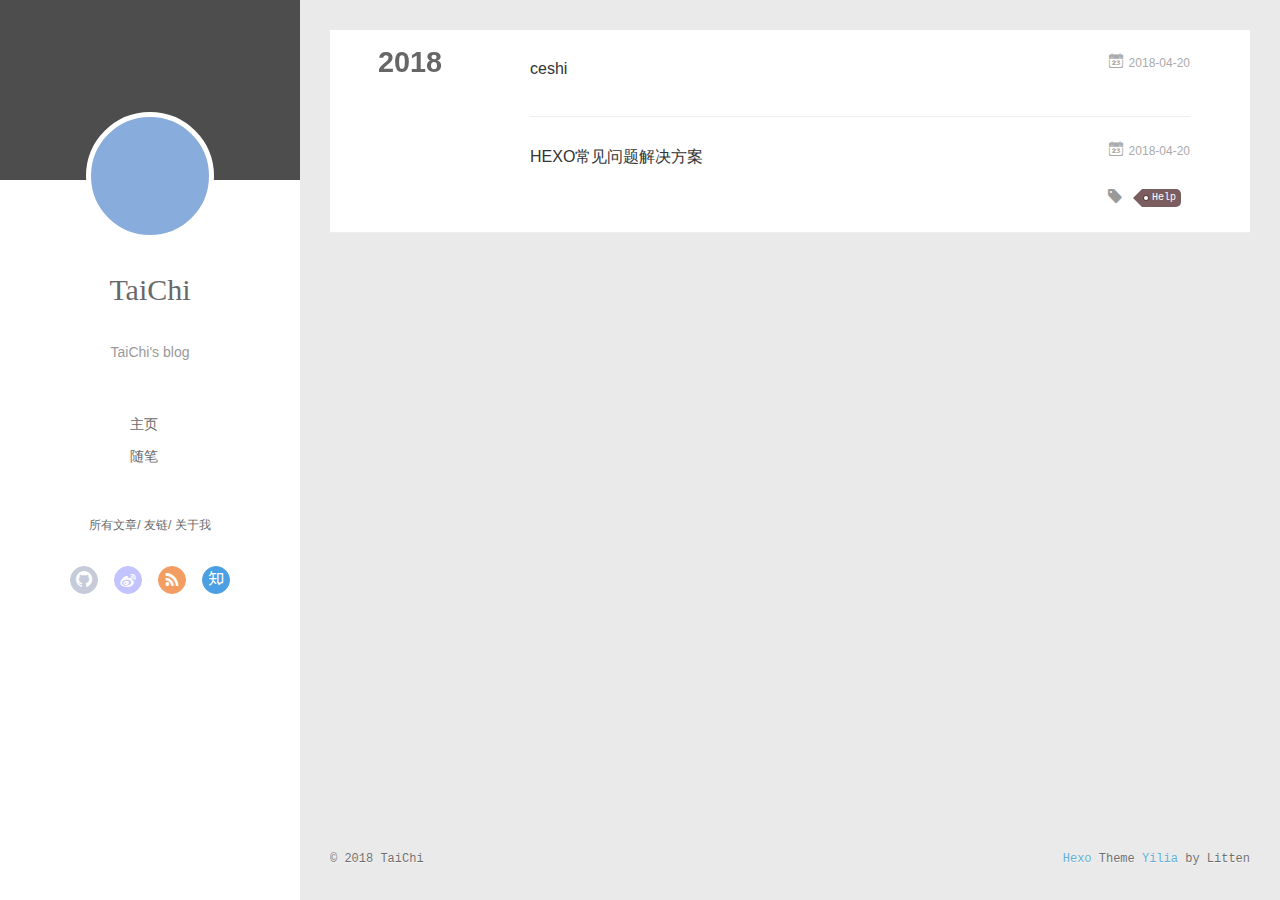
==== commit 2c57e8ca: "blog update" ====
--- a/archives/index.html
+++ b/archives/index.html
@@ -169,6 +169,33 @@
           <a href="/archives/2018" class="archive-year">2018</a>
         </div>
         <div class="archives">
+    
+    <article class="archive-article archive-type-post">
+  <div class="archive-article-inner">
+    <header class="archive-article-header">
+      	<div class="article-meta">
+	      	<a href="/2018/04/20/ceshi/" class="archive-article-date">
+  	<time datetime="2018-04-20T18:23:38.000Z" itemprop="datePublished"><i class="icon-calendar icon"></i>2018-04-20</time>
+</a>
+        </div>
+    	 
+  
+    <h1 itemprop="name">
+      <a class="archive-article-title" href="/2018/04/20/ceshi/">ceshi</a>
+    </h1>
+  
+
+        <div class="article-info info-on-right">
+          
+          
+
+        </div>
+        <div class="clearfix"></div>
+    </header>
+  </div>
+</article>
+  
+    
     
     <article class="archive-article archive-type-post">
   <div class="archive-article-inner">
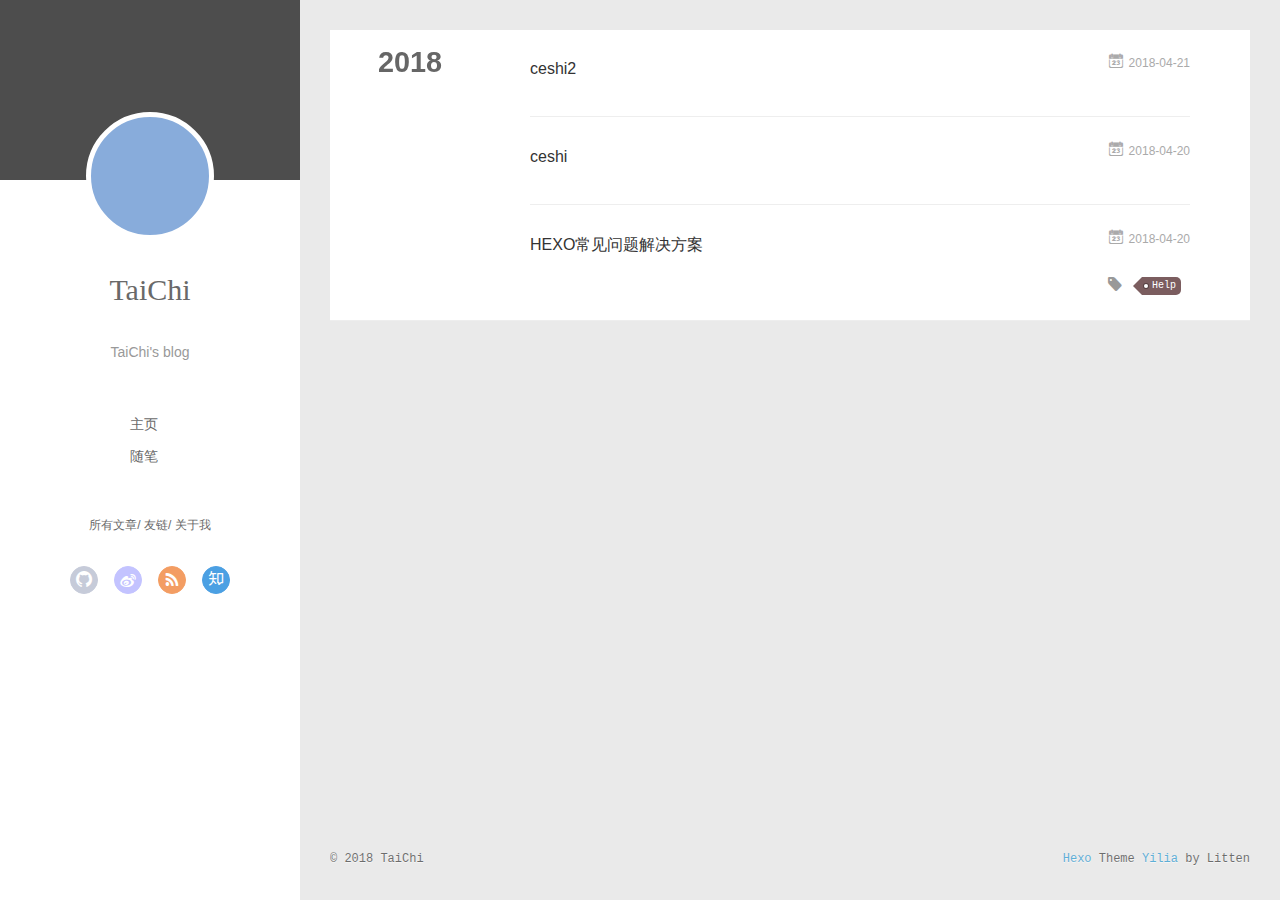
==== commit 51ab6a1f: "blog update" ====
--- a/archives/index.html
+++ b/archives/index.html
@@ -169,6 +169,33 @@
           <a href="/archives/2018" class="archive-year">2018</a>
         </div>
         <div class="archives">
+    
+    <article class="archive-article archive-type-post">
+  <div class="archive-article-inner">
+    <header class="archive-article-header">
+      	<div class="article-meta">
+	      	<a href="/2018/04/21/ceshi2/" class="archive-article-date">
+  	<time datetime="2018-04-21T01:18:15.000Z" itemprop="datePublished"><i class="icon-calendar icon"></i>2018-04-21</time>
+</a>
+        </div>
+    	 
+  
+    <h1 itemprop="name">
+      <a class="archive-article-title" href="/2018/04/21/ceshi2/">ceshi2</a>
+    </h1>
+  
+
+        <div class="article-info info-on-right">
+          
+          
+
+        </div>
+        <div class="clearfix"></div>
+    </header>
+  </div>
+</article>
+  
+    
     
     <article class="archive-article archive-type-post">
   <div class="archive-article-inner">
